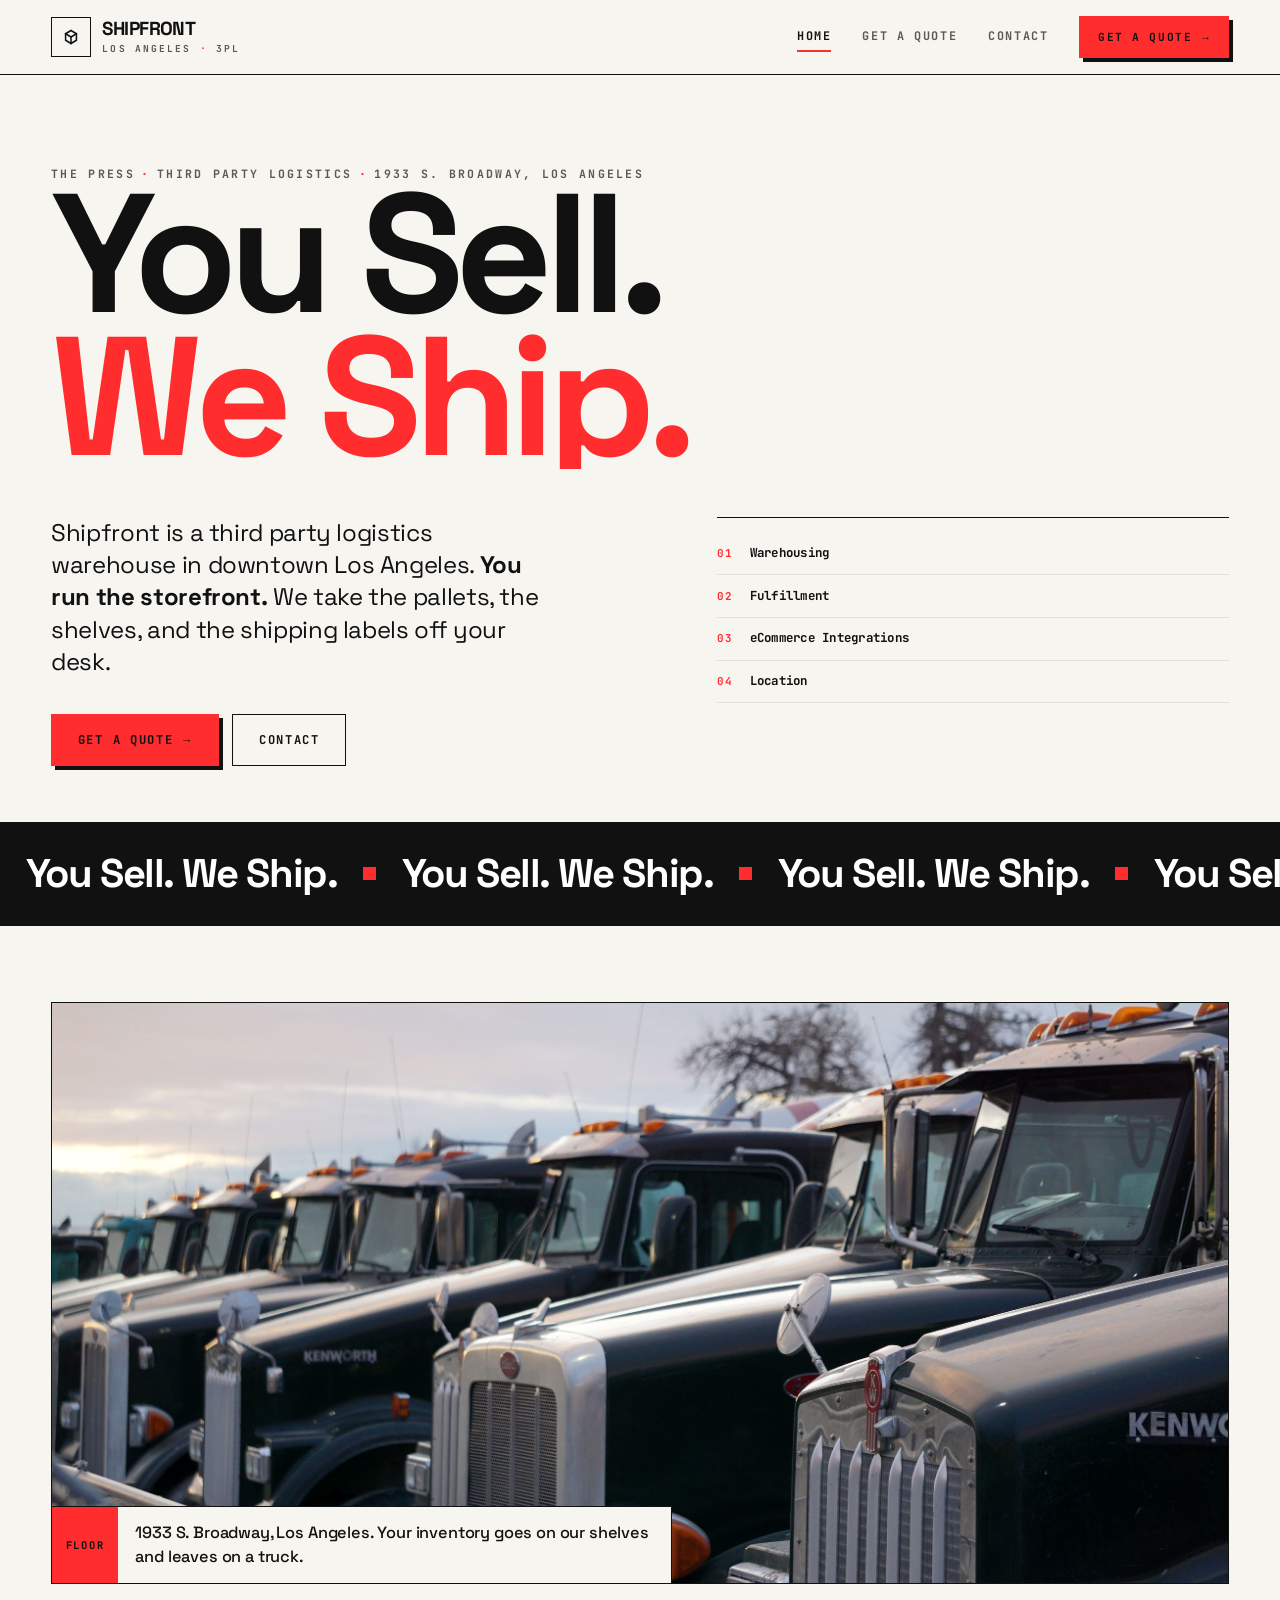
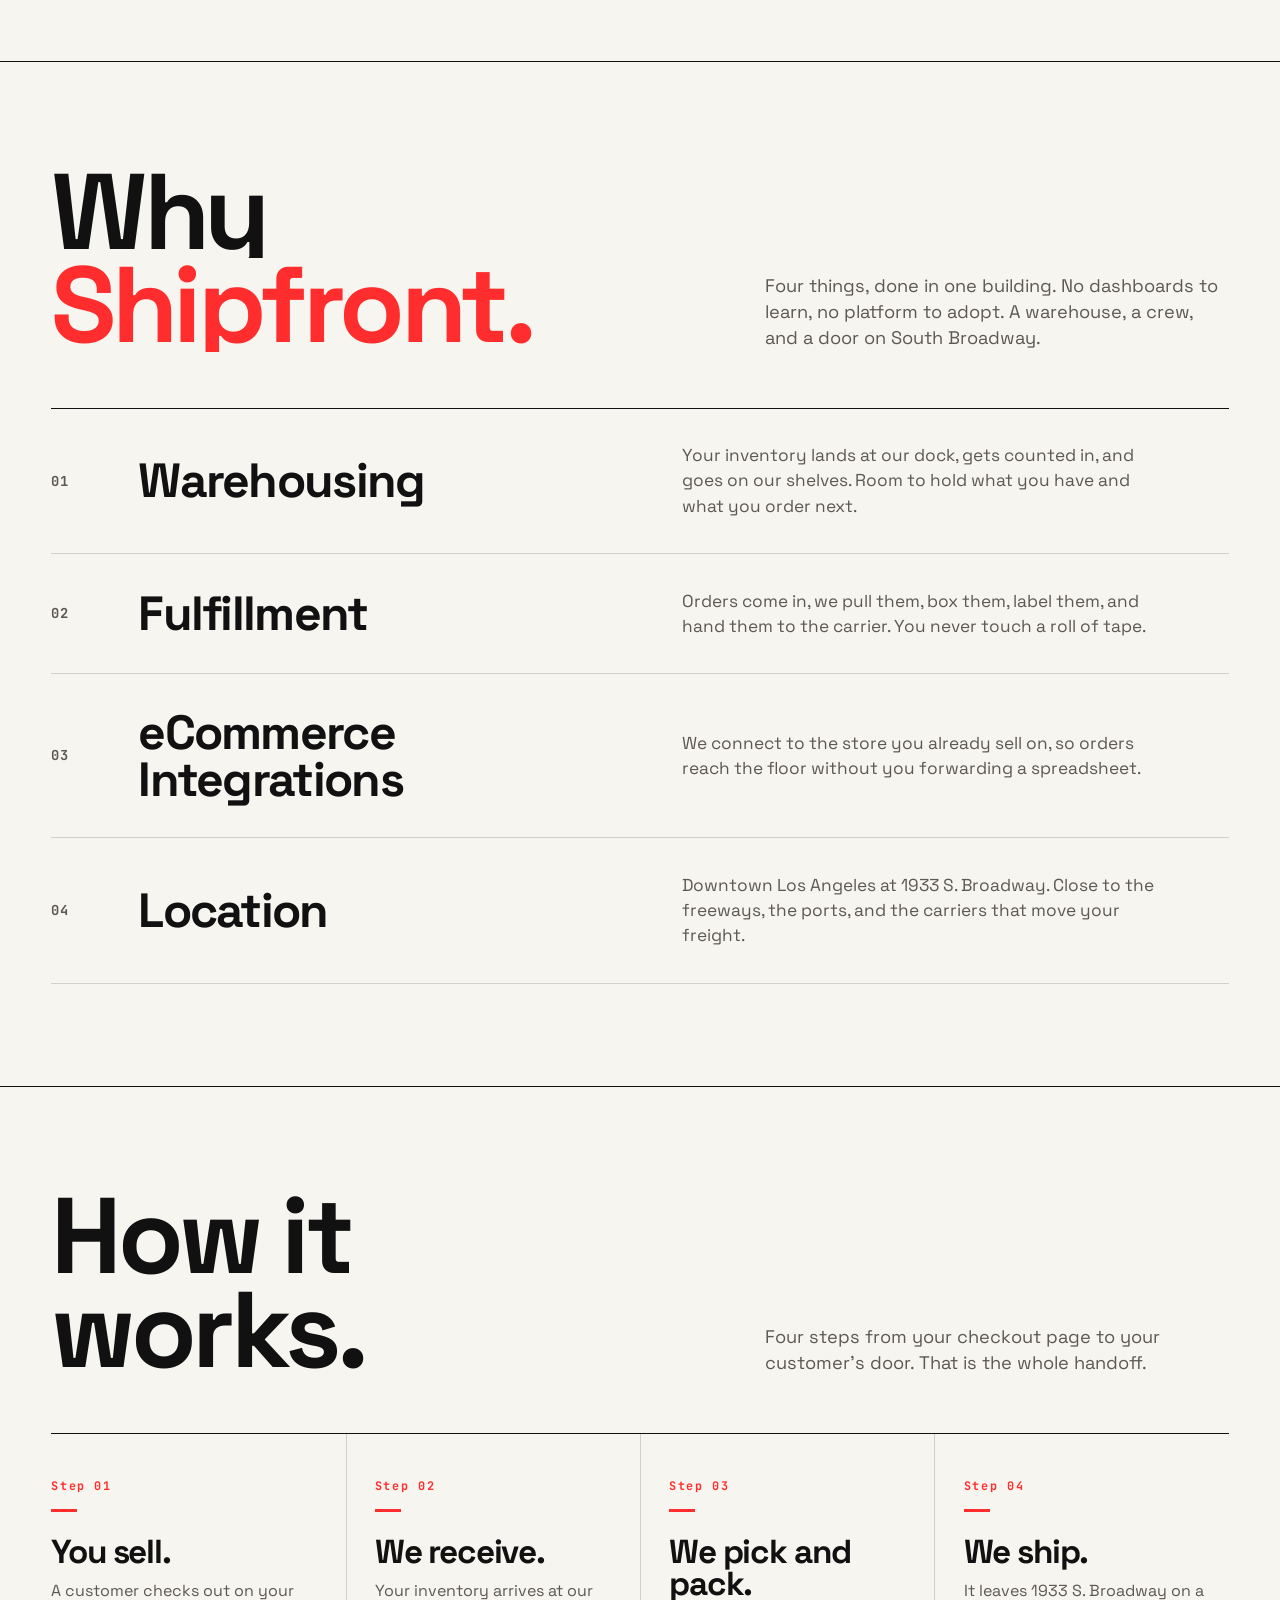
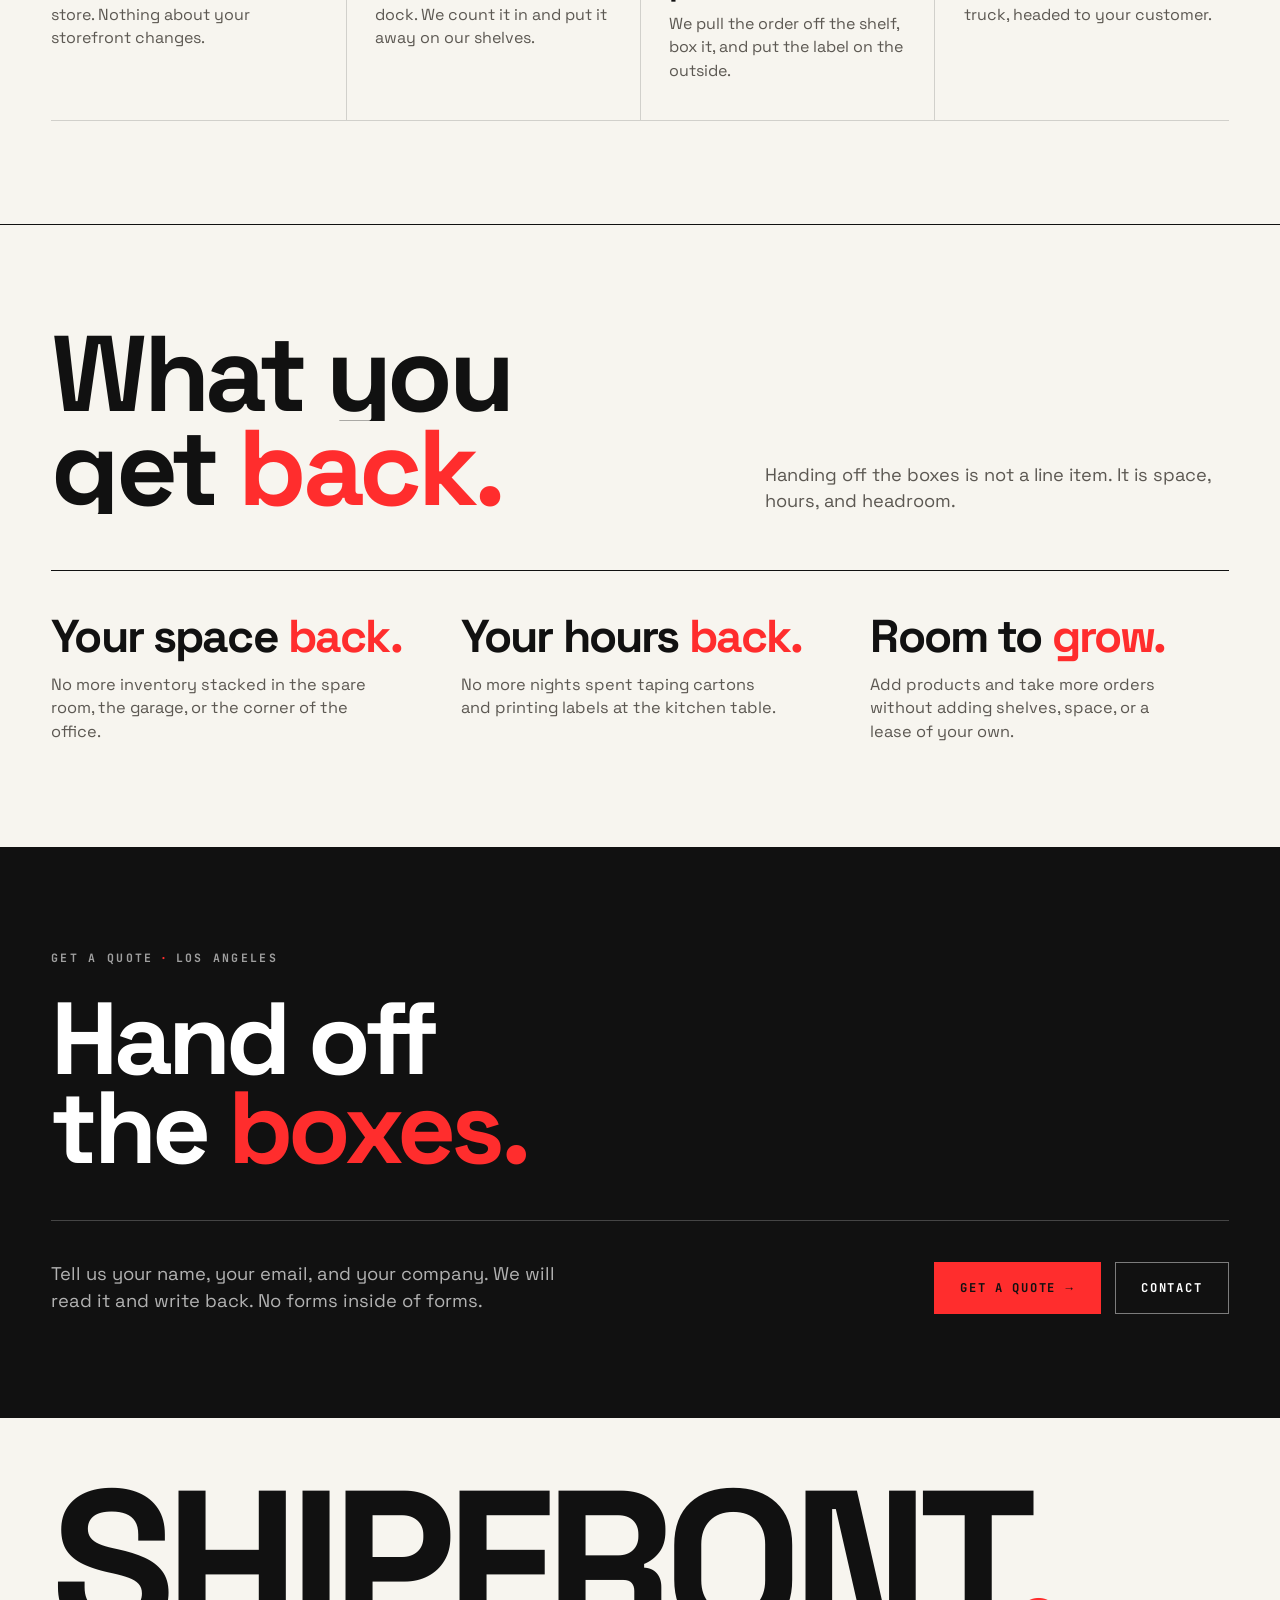
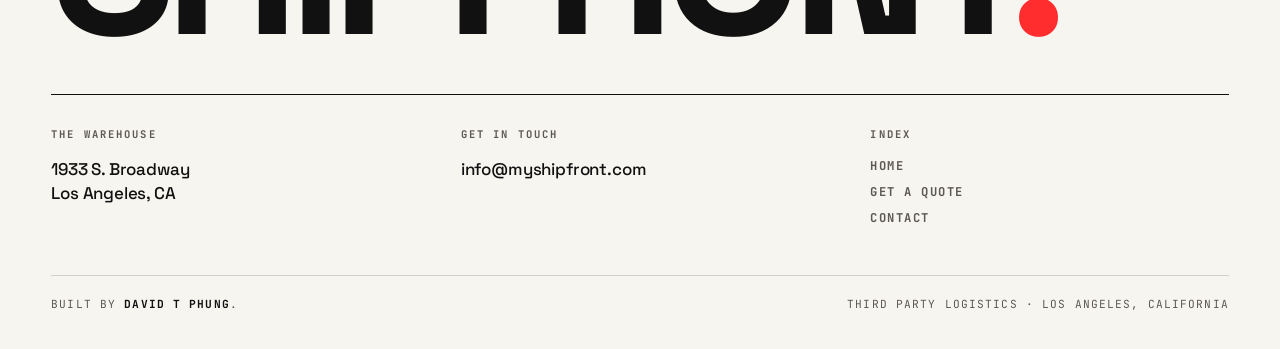
==== index.html @ 4981dfe9 "Add verified static site files [skip ci]" ====
<!doctype html>
<html lang="en">
  <head>
    <meta charset="utf-8" />
    <meta name="viewport" content="width=device-width, initial-scale=1" />
    <title>Shipfront &middot; You Sell. We Ship.</title>
    <meta
      name="description"
      content="Shipfront is a third party logistics warehouse at 1933 S. Broadway in Los Angeles. Warehousing, fulfillment, and eCommerce integrations. You sell. We ship."
    />
    <meta name="theme-color" content="#F7F5EF" />

    <meta property="og:type" content="website" />
    <meta property="og:title" content="Shipfront &middot; You Sell. We Ship." />
    <meta
      property="og:description"
      content="A third party logistics warehouse at 1933 S. Broadway, Los Angeles."
    />
    <meta property="og:image" content="images/logistics.jpg" />
    <meta name="twitter:card" content="summary_large_image" />

    <!-- Motion is opt-in: only hide pre-reveal content if scripting is alive. -->
    <script>
      (function (root) {
        root.setAttribute("data-js", "on");
        setTimeout(function () {
          if (root.getAttribute("data-ready") !== "true") {
            root.setAttribute("data-js", "off");
          }
        }, 2000);
      })(document.documentElement);
    </script>

    <link rel="preload" as="font" type="font/woff2" href="fonts/space-grotesk-var-latin.woff2" crossorigin />
    <link rel="preload" as="font" type="font/woff2" href="fonts/jetbrains-mono-var-latin.woff2" crossorigin />
    <link rel="stylesheet" href="css/press.css" />
    <link rel="icon" href="favicon.svg" type="image/svg+xml" />
  </head>

  <body>
    <a class="skip" href="#main">Skip to content</a>

    <!-- ================= MASTHEAD ================= -->
    <header class="masthead">
      <div class="wrap masthead__in">
        <a class="brand" href="index.html" aria-label="Shipfront, home">
          <span class="stamp" aria-hidden="true">
            <svg viewBox="0 0 24 24" role="presentation" focusable="false">
              <path d="M7 9 L12 6 L17 9 L17 15 L12 18 L7 15 Z" />
              <path d="M7 9 L12 12 L17 9" />
              <path d="M12 12 L12 18" />
            </svg>
          </span>
          <span class="brand__type">
            <span class="brand__name">Shipfront</span>
            <span class="brand__tag">Los Angeles <b>&middot;</b> 3PL</span>
          </span>
        </a>

        <nav class="nav nav--desk" aria-label="Primary">
          <a class="nav__link" href="index.html" aria-current="page">Home</a>
          <a class="nav__link" href="quote.html">Get a Quote</a>
          <a class="nav__link" href="contact.html">Contact</a>
          <a class="btn btn--signal btn--sm nav__cta" href="quote.html">
            Get a Quote <span class="btn__arrow" aria-hidden="true">&rarr;</span>
          </a>
        </nav>

        <button class="burger" type="button" data-burger aria-expanded="false" aria-controls="drawer">
          <span class="burger__bars" aria-hidden="true"><i></i><i></i><i></i></span>
          Menu
        </button>
      </div>
    </header>

    <div class="drawer" id="drawer" data-open="false">
      <div class="wrap drawer__in">
        <a href="index.html">Home</a>
        <a href="quote.html">Get a Quote</a>
        <a href="contact.html">Contact</a>
        <a class="btn btn--signal" href="quote.html">
          Get a Quote <span class="btn__arrow" aria-hidden="true">&rarr;</span>
        </a>
      </div>
    </div>

    <main id="main">
      <!-- ================= HERO ================= -->
      <section class="hero">
        <div class="wrap">
          <p class="eyebrow" data-rise>
            The Press<span class="dot">&middot;</span>Third Party Logistics<span class="dot">&middot;</span>1933 S. Broadway, Los Angeles
          </p>

          <h1 class="h1">
            <span class="line" data-clip><span>You Sell.</span></span>
            <span class="line" data-clip><span><em>We Ship.</em></span></span>
          </h1>

          <div class="hero__grid">
            <div>
              <p class="lede" data-rise>
                Shipfront is a third party logistics warehouse in downtown Los Angeles.
                <strong>You run the storefront.</strong> We take the pallets, the shelves,
                and the shipping labels off your desk.
              </p>
              <div class="hero__acts" data-stagger="80">
                <a class="btn btn--signal" href="quote.html" data-rise>
                  Get a Quote <span class="btn__arrow" aria-hidden="true">&rarr;</span>
                </a>
                <a class="btn btn--ghost" href="contact.html" data-rise>Contact</a>
              </div>
            </div>

            <ul class="hero__index" data-stagger="60">
              <li data-rise><b>01</b><span>Warehousing</span></li>
              <li data-rise><b>02</b><span>Fulfillment</span></li>
              <li data-rise><b>03</b><span>eCommerce Integrations</span></li>
              <li data-rise><b>04</b><span>Location</span></li>
            </ul>
          </div>
        </div>
      </section>

      <!-- ================= TICKER ================= -->
      <div class="ticker">
        <div class="ticker__track">
          <div class="ticker__set">
            <span>You Sell. We Ship.</span><i></i>
            <span>You Sell. We Ship.</span><i></i>
            <span>You Sell. We Ship.</span><i></i>
            <span>You Sell. We Ship.</span><i></i>
          </div>
          <div class="ticker__set" aria-hidden="true">
            <span>You Sell. We Ship.</span><i></i>
            <span>You Sell. We Ship.</span><i></i>
            <span>You Sell. We Ship.</span><i></i>
            <span>You Sell. We Ship.</span><i></i>
          </div>
        </div>
      </div>

      <!-- ================= PLATE ================= -->
      <section class="plate">
        <div class="wrap">
          <figure class="plate__frame" data-rise>
            <img
              class="plate__img"
              src="images/logistics.jpg"
              width="1600"
              height="900"
              alt="A freight truck on the road, hauling goods for delivery."
              loading="lazy"
              decoding="async"
            />
            <figcaption class="plate__tag">
              <b>Floor</b>
              <p>1933 S. Broadway, Los Angeles. Your inventory goes on our shelves and leaves on a truck.</p>
            </figcaption>
          </figure>
        </div>
      </section>

      <!-- ================= WHY ================= -->
      <section class="sec sec--rule" id="why">
        <div class="wrap">
          <div class="sec__head">
            <h2 class="h2">
              <span class="line" data-clip><span>Why</span></span>
              <span class="line" data-clip><span><em>Shipfront.</em></span></span>
            </h2>
            <p class="sec__note" data-rise>
              Four things, done in one building. No dashboards to learn, no platform to
              adopt. A warehouse, a crew, and a door on South Broadway.
            </p>
          </div>

          <ul class="rows" data-stagger="70">
            <li class="row" data-rise>
              <span class="row__no">01</span>
              <h3 class="row__title">Warehousing</h3>
              <p class="row__body">
                Your inventory lands at our dock, gets counted in, and goes on our shelves.
                Room to hold what you have and what you order next.
              </p>
              <span class="row__mark" aria-hidden="true">&rarr;</span>
            </li>
            <li class="row" data-rise>
              <span class="row__no">02</span>
              <h3 class="row__title">Fulfillment</h3>
              <p class="row__body">
                Orders come in, we pull them, box them, label them, and hand them to the
                carrier. You never touch a roll of tape.
              </p>
              <span class="row__mark" aria-hidden="true">&rarr;</span>
            </li>
            <li class="row" data-rise>
              <span class="row__no">03</span>
              <h3 class="row__title">eCommerce Integrations</h3>
              <p class="row__body">
                We connect to the store you already sell on, so orders reach the floor
                without you forwarding a spreadsheet.
              </p>
              <span class="row__mark" aria-hidden="true">&rarr;</span>
            </li>
            <li class="row" data-rise>
              <span class="row__no">04</span>
              <h3 class="row__title">Location</h3>
              <p class="row__body">
                Downtown Los Angeles at 1933 S. Broadway. Close to the freeways, the ports,
                and the carriers that move your freight.
              </p>
              <span class="row__mark" aria-hidden="true">&rarr;</span>
            </li>
          </ul>
        </div>
      </section>

      <!-- ================= HOW ================= -->
      <section class="sec sec--rule" id="how">
        <div class="wrap">
          <div class="sec__head">
            <h2 class="h2">
              <span class="line" data-clip><span>How it</span></span>
              <span class="line" data-clip><span>works.</span></span>
            </h2>
            <p class="sec__note" data-rise>
              Four steps from your checkout page to your customer's door. That is the whole
              handoff.
            </p>
          </div>

          <ol class="steps" data-stagger="90">
            <li class="step" data-rise>
              <span class="step__no">Step 01</span>
              <h3 class="step__title">You sell.</h3>
              <p class="step__body">
                A customer checks out on your store. Nothing about your storefront changes.
              </p>
            </li>
            <li class="step" data-rise>
              <span class="step__no">Step 02</span>
              <h3 class="step__title">We receive.</h3>
              <p class="step__body">
                Your inventory arrives at our dock. We count it in and put it away on our
                shelves.
              </p>
            </li>
            <li class="step" data-rise>
              <span class="step__no">Step 03</span>
              <h3 class="step__title">We pick and pack.</h3>
              <p class="step__body">
                We pull the order off the shelf, box it, and put the label on the outside.
              </p>
            </li>
            <li class="step" data-rise>
              <span class="step__no">Step 04</span>
              <h3 class="step__title">We ship.</h3>
              <p class="step__body">
                It leaves 1933 S. Broadway on a truck, headed to your customer.
              </p>
            </li>
          </ol>
        </div>
      </section>

      <!-- ================= OUTCOMES ================= -->
      <section class="sec sec--rule" id="outcomes">
        <div class="wrap">
          <div class="sec__head">
            <h2 class="h2">
              <span class="line" data-clip><span>What you</span></span>
              <span class="line" data-clip><span>get <em>back.</em></span></span>
            </h2>
            <p class="sec__note" data-rise>
              Handing off the boxes is not a line item. It is space, hours, and headroom.
            </p>
          </div>

          <div class="outs" data-stagger="90">
            <div data-rise>
              <h3 class="out__title">Your space <span>back.</span></h3>
              <p class="out__body">
                No more inventory stacked in the spare room, the garage, or the corner of
                the office.
              </p>
            </div>
            <div data-rise>
              <h3 class="out__title">Your hours <span>back.</span></h3>
              <p class="out__body">
                No more nights spent taping cartons and printing labels at the kitchen
                table.
              </p>
            </div>
            <div data-rise>
              <h3 class="out__title">Room to <span>grow.</span></h3>
              <p class="out__body">
                Add products and take more orders without adding shelves, space, or a lease
                of your own.
              </p>
            </div>
          </div>
        </div>
      </section>

      <!-- ================= SLAB CTA ================= -->
      <section class="slab">
        <div class="wrap">
          <p class="eyebrow" data-rise>Get a Quote<span class="dot">&middot;</span>Los Angeles</p>
          <h2 class="slab__h">
            <span class="line" data-clip><span>Hand off</span></span>
            <span class="line" data-clip><span>the <em>boxes.</em></span></span>
          </h2>

          <div class="slab__grid">
            <p class="slab__note" data-rise>
              Tell us your name, your email, and your company. We will read it and write
              back. No forms inside of forms.
            </p>
            <div class="slab__acts" data-stagger="80">
              <a class="btn btn--signal" href="quote.html" data-rise>
                Get a Quote <span class="btn__arrow" aria-hidden="true">&rarr;</span>
              </a>
              <a class="btn btn--ghost-invert" href="contact.html" data-rise>Contact</a>
            </div>
          </div>
        </div>
      </section>
    </main>

    <!-- ================= FOOTER ================= -->
    <footer class="foot">
      <div class="wrap">
        <p class="foot__mark" data-clip><span>Shipfront<em>.</em></span></p>

        <div class="foot__grid">
          <div>
            <p class="foot__k">The Warehouse</p>
            <p class="foot__v">
              1933 S. Broadway<br />
              Los Angeles, CA
            </p>
          </div>
          <div>
            <p class="foot__k">Get in Touch</p>
            <p class="foot__v">
              <a href="mailto:info@myshipfront.com">info@myshipfront.com</a>
            </p>
          </div>
          <div>
            <p class="foot__k">Index</p>
            <nav class="foot__nav" aria-label="Footer">
              <a href="index.html">Home</a>
              <a href="quote.html">Get a Quote</a>
              <a href="contact.html">Contact</a>
            </nav>
          </div>
        </div>

        <div class="foot__base">
          <p>Built by <b>David T Phung</b>.</p>
          <p>Third Party Logistics <span aria-hidden="true">&middot;</span> Los Angeles, California</p>
        </div>
      </div>
    </footer>

    <script src="js/press.js" defer></script>
  </body>
</html>
---- css/press.css ----
/* ==========================================================================
   SHIPFRONT / THE PRESS
   Bold editorial paper. Ink on newsprint, one red signal.
   ========================================================================== */

/* --- Faces ---------------------------------------------------------------- */

@font-face {
  font-family: "Space Grotesk";
  font-style: normal;
  font-weight: 300 700;
  font-display: swap;
  src: url("../fonts/space-grotesk-var-latin.woff2") format("woff2");
  unicode-range: U+0000-00FF, U+0131, U+0152-0153, U+02BB-02BC, U+02C6, U+02DA,
    U+02DC, U+0304, U+0308, U+0329, U+2000-206F, U+20AC, U+2122, U+2191, U+2193,
    U+2212, U+2215, U+FEFF, U+FFFD;
}

@font-face {
  font-family: "Space Grotesk";
  font-style: normal;
  font-weight: 300 700;
  font-display: swap;
  src: url("../fonts/space-grotesk-var-latin-ext.woff2") format("woff2");
  unicode-range: U+0100-02BA, U+02BD-02C5, U+02C7-02CC, U+02CE-02D7, U+02DD-02FF,
    U+0304, U+0308, U+0329, U+1D00-1DBF, U+1E00-1E9F, U+1EF2-1EFF, U+2020,
    U+20A0-20AB, U+20AD-20C0, U+2113, U+2C60-2C7F, U+A720-A7FF;
}

@font-face {
  font-family: "JetBrains Mono";
  font-style: normal;
  font-weight: 100 800;
  font-display: swap;
  src: url("../fonts/jetbrains-mono-var-latin.woff2") format("woff2");
  unicode-range: U+0000-00FF, U+0131, U+0152-0153, U+02BB-02BC, U+02C6, U+02DA,
    U+02DC, U+0304, U+0308, U+0329, U+2000-206F, U+20AC, U+2122, U+2191, U+2193,
    U+2212, U+2215, U+FEFF, U+FFFD;
}

@font-face {
  font-family: "JetBrains Mono";
  font-style: normal;
  font-weight: 100 800;
  font-display: swap;
  src: url("../fonts/jetbrains-mono-var-latin-ext.woff2") format("woff2");
  unicode-range: U+0100-02BA, U+02BD-02C5, U+02C7-02CC, U+02CE-02D7, U+02DD-02FF,
    U+0304, U+0308, U+0329, U+1D00-1DBF, U+1E00-1E9F, U+1EF2-1EFF, U+2020,
    U+20A0-20AB, U+20AD-20C0, U+2113, U+2C60-2C7F, U+A720-A7FF;
}

/* --- Tokens --------------------------------------------------------------- */

:root {
  --paper: #f7f5ef;
  --sheet: #ffffff;
  --ink: #111111;
  --mute: #5c5852;
  --signal: #ff2d2d;

  --rule: rgba(17, 17, 17, 0.16);
  --rule-soft: rgba(17, 17, 17, 0.09);
  --rule-invert: rgba(255, 255, 255, 0.22);

  --display: "Space Grotesk", "Helvetica Neue", Arial, sans-serif;
  --mono: "JetBrains Mono", ui-monospace, "SF Mono", Menlo, monospace;

  --gut: clamp(1.25rem, 4vw, 4.5rem);
  --max: 1440px;
  --r: 0px;

  --fast: 160ms;
  --beat: 220ms;
  --ease: cubic-bezier(0.2, 0.7, 0.2, 1);
}

*,
*::before,
*::after {
  box-sizing: border-box;
}

html {
  -webkit-text-size-adjust: 100%;
  scroll-behavior: smooth;
}

body {
  margin: 0;
  background: var(--paper);
  color: var(--ink);
  font-family: var(--display);
  font-weight: 400;
  font-size: 17px;
  line-height: 1.5;
  -webkit-font-smoothing: antialiased;
  text-rendering: optimizeLegibility;
  overflow-x: hidden;
}

img {
  display: block;
  max-width: 100%;
}

a {
  color: inherit;
  text-decoration: none;
}

h1,
h2,
h3,
h4,
p,
figure,
blockquote {
  margin: 0;
}

ul,
ol {
  margin: 0;
  padding: 0;
  list-style: none;
}

button,
input,
textarea,
select {
  font: inherit;
  color: inherit;
}

::selection {
  background: var(--signal);
  color: var(--sheet);
}

:focus-visible {
  outline: 2px solid var(--signal);
  outline-offset: 3px;
}

.skip {
  position: absolute;
  left: -9999px;
  top: 0;
  z-index: 999;
  background: var(--ink);
  color: var(--sheet);
  padding: 0.75rem 1rem;
  font-family: var(--mono);
  font-size: 0.72rem;
  letter-spacing: 0.14em;
  text-transform: uppercase;
}

.skip:focus {
  left: 0;
}

/* --- Layout --------------------------------------------------------------- */

.wrap {
  width: 100%;
  max-width: var(--max);
  margin-inline: auto;
  padding-inline: var(--gut);
}

.rule-top {
  border-top: 1px solid var(--rule);
}

.rule-red {
  height: 6px;
  background: var(--signal);
}

.eyebrow {
  font-family: var(--mono);
  font-size: clamp(0.62rem, 1.1vw, 0.72rem);
  font-weight: 700;
  letter-spacing: 0.2em;
  text-transform: uppercase;
  color: var(--mute);
}

.eyebrow .dot {
  color: var(--signal);
  margin-inline: 0.55em;
}

/* --- Masthead ------------------------------------------------------------- */

.masthead {
  position: sticky;
  top: 0;
  z-index: 90;
  background: var(--paper);
  border-bottom: 1px solid var(--ink);
}

.masthead__in {
  display: flex;
  align-items: center;
  justify-content: space-between;
  gap: 1rem;
  min-height: 74px;
}

/* Mark: a press stamp, not a lightbox */
.brand {
  display: inline-flex;
  align-items: center;
  gap: 0.7rem;
}

.stamp {
  width: 40px;
  height: 40px;
  display: grid;
  place-items: center;
  border: 1px solid var(--ink);
  background: transparent;
  transition: transform var(--beat) var(--ease),
    border-color var(--beat) var(--ease), background-color var(--beat) var(--ease);
}

.stamp svg {
  width: 26px;
  height: 26px;
  display: block;
}

.stamp path {
  stroke: var(--ink);
  stroke-width: 1.4;
  stroke-linecap: square;
  stroke-linejoin: miter;
  fill: none;
  transition: stroke var(--beat) var(--ease);
}

.brand:hover .stamp,
.brand:focus-visible .stamp {
  transform: translateY(1px);
  border-color: var(--signal);
}

.brand:hover .stamp path,
.brand:focus-visible .stamp path {
  stroke: var(--signal);
}

.brand__type {
  display: flex;
  flex-direction: column;
  line-height: 1;
}

.brand__name {
  font-weight: 700;
  font-size: 1.18rem;
  letter-spacing: -0.03em;
  text-transform: uppercase;
}

.brand__tag {
  font-family: var(--mono);
  font-size: 0.6rem;
  font-weight: 700;
  letter-spacing: 0.22em;
  text-transform: uppercase;
  color: var(--mute);
  margin-top: 0.32rem;
}

.brand__tag b {
  color: var(--signal);
}

.nav {
  display: flex;
  align-items: center;
  gap: clamp(1rem, 2.4vw, 2.2rem);
}

.nav__link {
  font-family: var(--mono);
  font-size: 0.74rem;
  font-weight: 700;
  letter-spacing: 0.14em;
  text-transform: uppercase;
  padding: 0.4rem 0;
  position: relative;
  color: var(--mute);
  transition: color var(--beat) var(--ease);
}

.nav__link::after {
  content: "";
  position: absolute;
  left: 0;
  right: 100%;
  bottom: 0;
  height: 2px;
  background: var(--signal);
  transition: right var(--beat) var(--ease);
}

.nav__link:hover,
.nav__link[aria-current="page"] {
  color: var(--ink);
}

.nav__link:hover::after,
.nav__link[aria-current="page"]::after {
  right: 0;
}

.nav__cta {
  display: none;
}

@media (min-width: 900px) {
  .nav__cta {
    display: inline-flex;
  }
}

/* Mobile drawer */
.burger {
  display: inline-flex;
  align-items: center;
  gap: 0.5rem;
  background: none;
  border: 1px solid var(--ink);
  padding: 0.5rem 0.7rem;
  cursor: pointer;
  font-family: var(--mono);
  font-size: 0.68rem;
  font-weight: 700;
  letter-spacing: 0.16em;
  text-transform: uppercase;
}

.burger__bars {
  display: grid;
  gap: 3px;
}

.burger__bars i {
  display: block;
  width: 16px;
  height: 2px;
  background: var(--ink);
}

@media (min-width: 760px) {
  .burger {
    display: none;
  }
}

.drawer {
  display: none;
  border-bottom: 1px solid var(--ink);
  background: var(--paper);
}

.drawer[data-open="true"] {
  display: block;
}

@media (min-width: 760px) {
  .drawer,
  .drawer[data-open="true"] {
    display: none;
  }
}

.drawer__in {
  padding-block: 0.5rem 1.5rem;
  display: grid;
}

.drawer a {
  padding: 1rem 0;
  border-bottom: 1px solid var(--rule-soft);
  font-size: 1.5rem;
  font-weight: 700;
  letter-spacing: -0.02em;
}

.drawer .btn {
  margin-top: 1.35rem;
  border-bottom: 0;
  justify-content: center;
}

.nav--desk {
  display: none;
}

@media (min-width: 760px) {
  .nav--desk {
    display: flex;
  }
}

/* --- Buttons -------------------------------------------------------------- */

.btn {
  display: inline-flex;
  align-items: center;
  gap: 0.6rem;
  border: 1px solid transparent;
  border-radius: var(--r);
  padding: 1rem 1.6rem;
  font-family: var(--mono);
  font-size: 0.76rem;
  font-weight: 700;
  letter-spacing: 0.14em;
  text-transform: uppercase;
  cursor: pointer;
  transition: transform var(--beat) var(--ease),
    background-color var(--beat) var(--ease), color var(--beat) var(--ease),
    border-color var(--beat) var(--ease), box-shadow var(--beat) var(--ease);
}

.btn--sm {
  padding: 0.72rem 1.1rem;
  font-size: 0.7rem;
}

.btn__arrow {
  transition: transform var(--beat) var(--ease);
}

.btn:hover .btn__arrow {
  transform: translateX(4px);
}

/* Primary: ink on red */
.btn--signal {
  background: var(--signal);
  color: var(--ink);
  border-color: var(--signal);
  box-shadow: 4px 4px 0 var(--ink);
}

.btn--signal:hover {
  transform: translate(-2px, -2px);
  box-shadow: 6px 6px 0 var(--ink);
}

.btn--signal:active {
  transform: translate(2px, 2px);
  box-shadow: 1px 1px 0 var(--ink);
}

/* Ghost on paper */
.btn--ghost {
  background: transparent;
  color: var(--ink);
  border-color: var(--ink);
}

.btn--ghost:hover {
  background: var(--ink);
  color: var(--sheet);
}

/* Ghost on ink: white on black */
.btn--ghost-invert {
  background: transparent;
  color: var(--sheet);
  border-color: rgba(255, 255, 255, 0.45);
}

.btn--ghost-invert:hover {
  background: var(--sheet);
  color: var(--ink);
  border-color: var(--sheet);
}

/* --- Hero ----------------------------------------------------------------- */

.hero {
  padding-block: clamp(2.5rem, 7vw, 6rem) clamp(2rem, 5vw, 3.5rem);
}

.hero__meta {
  display: flex;
  flex-wrap: wrap;
  align-items: baseline;
  gap: 0.2rem 0.4rem;
  padding-bottom: clamp(1.5rem, 4vw, 2.75rem);
}

.h1 {
  font-weight: 700;
  font-size: clamp(3.6rem, 13.2vw, 12.5rem);
  line-height: 0.85;
  letter-spacing: -0.045em;
  text-transform: none;
}

.h1 .line {
  display: block;
}

.h1 em {
  font-style: normal;
  color: var(--signal);
}

.hero__grid {
  display: grid;
  gap: clamp(1.75rem, 4vw, 3rem);
  padding-top: clamp(1.75rem, 4vw, 3rem);
  align-items: start;
}

@media (min-width: 1000px) {
  .hero__grid {
    grid-template-columns: minmax(0, 1.15fr) minmax(0, 1fr);
    gap: clamp(2rem, 6vw, 5rem);
  }
}

.lede {
  font-size: clamp(1.15rem, 2vw, 1.5rem);
  line-height: 1.34;
  letter-spacing: -0.015em;
  max-width: 34ch;
}

.lede strong {
  font-weight: 700;
}

.hero__acts {
  display: flex;
  flex-wrap: wrap;
  gap: 0.85rem;
  margin-top: clamp(1.5rem, 3vw, 2.25rem);
}

.hero__index {
  border-top: 1px solid var(--ink);
  padding-top: 0.9rem;
}

.hero__index li {
  display: flex;
  align-items: baseline;
  gap: 1rem;
  padding: 0.72rem 0;
  border-bottom: 1px solid var(--rule-soft);
  font-family: var(--mono);
  font-size: 0.78rem;
  letter-spacing: 0.02em;
  color: var(--mute);
}

.hero__index li b {
  color: var(--signal);
  font-weight: 700;
  font-size: 0.68rem;
  letter-spacing: 0.1em;
  min-width: 2.4ch;
}

.hero__index li span {
  color: var(--ink);
  font-weight: 700;
}

/* --- Ticker: repeat a real line ------------------------------------------ */

.ticker {
  background: var(--ink);
  color: var(--sheet);
  overflow: hidden;
  border-block: 1px solid var(--ink);
  padding-block: clamp(0.9rem, 2vw, 1.3rem);
}

.ticker__track {
  display: flex;
  width: max-content;
  animation: slide 26s linear infinite;
}

.ticker__set {
  display: flex;
  align-items: center;
  flex: none;
}

.ticker__set span {
  font-weight: 700;
  font-size: clamp(1.4rem, 3.4vw, 2.5rem);
  letter-spacing: -0.035em;
  white-space: nowrap;
  padding-inline: clamp(0.9rem, 2vw, 1.6rem);
}

.ticker__set i {
  width: clamp(9px, 1.2vw, 13px);
  height: clamp(9px, 1.2vw, 13px);
  background: var(--signal);
  flex: none;
}

@keyframes slide {
  from {
    transform: translate3d(0, 0, 0);
  }
  to {
    transform: translate3d(-50%, 0, 0);
  }
}

.ticker:hover .ticker__track {
  animation-play-state: paused;
}

/* --- Plate (truck) -------------------------------------------------------- */

.plate {
  padding-block: clamp(2.5rem, 6vw, 5rem);
}

.plate__frame {
  position: relative;
  border: 1px solid var(--ink);
  background: var(--sheet);
  overflow: hidden;
}

.plate__img {
  width: 100%;
  height: clamp(260px, 46vw, 580px);
  object-fit: cover;
  object-position: center 58%;
  filter: contrast(1.04) saturate(0.92);
}

.plate__tag {
  position: absolute;
  left: 0;
  bottom: 0;
  display: flex;
  align-items: stretch;
  background: var(--paper);
  border-top: 1px solid var(--ink);
  border-right: 1px solid var(--ink);
  max-width: min(92%, 620px);
}

.plate__tag b {
  background: var(--signal);
  color: var(--ink);
  font-family: var(--mono);
  font-size: 0.66rem;
  font-weight: 700;
  letter-spacing: 0.16em;
  text-transform: uppercase;
  padding: 0.85rem 0.85rem;
  display: grid;
  place-items: center;
}

.plate__tag p {
  padding: 0.85rem 1.1rem;
  font-size: clamp(0.86rem, 1.5vw, 1.02rem);
  font-weight: 500;
  letter-spacing: -0.01em;
}

/* --- Section furniture ---------------------------------------------------- */

.sec {
  padding-block: clamp(3rem, 8vw, 7rem);
}

.sec--rule {
  border-top: 1px solid var(--ink);
}

.sec__head {
  display: grid;
  gap: clamp(1rem, 2.5vw, 1.5rem);
  padding-bottom: clamp(2rem, 5vw, 3.5rem);
}

@media (min-width: 1000px) {
  .sec__head {
    grid-template-columns: minmax(0, 1.4fr) minmax(0, 1fr);
    align-items: end;
    gap: clamp(2rem, 5vw, 4rem);
  }
}

.h2 {
  font-weight: 700;
  font-size: clamp(2.6rem, 8.4vw, 7.5rem);
  line-height: 0.87;
  letter-spacing: -0.042em;
}

.h2 em {
  font-style: normal;
  color: var(--signal);
}

.sec__note {
  font-size: clamp(1rem, 1.5vw, 1.14rem);
  line-height: 1.44;
  color: var(--mute);
  max-width: 42ch;
}

/* --- Numbered hairline rows ---------------------------------------------- */

.rows {
  border-top: 1px solid var(--ink);
}

.row {
  display: grid;
  grid-template-columns: 3.4ch minmax(0, 1fr);
  gap: 0.75rem 1.25rem;
  align-items: start;
  padding: clamp(1.35rem, 3vw, 2.15rem) 0;
  border-bottom: 1px solid var(--rule);
  transition: padding-left var(--beat) var(--ease),
    background-color var(--beat) var(--ease);
}

@media (min-width: 900px) {
  .row {
    grid-template-columns: 5ch minmax(0, 1.05fr) minmax(0, 1fr) 2.5ch;
    gap: 2rem;
    align-items: center;
  }
}

.row__no {
  font-family: var(--mono);
  font-size: clamp(0.72rem, 1.2vw, 0.86rem);
  font-weight: 700;
  letter-spacing: 0.08em;
  color: var(--mute);
  transition: color var(--beat) var(--ease);
}

.row__title {
  font-weight: 700;
  font-size: clamp(1.55rem, 4vw, 3rem);
  line-height: 0.98;
  letter-spacing: -0.035em;
}

.row__body {
  color: var(--mute);
  font-size: clamp(0.98rem, 1.4vw, 1.08rem);
  line-height: 1.46;
  max-width: 46ch;
}

.row__mark {
  display: none;
  justify-self: end;
  color: var(--signal);
  font-family: var(--mono);
  font-weight: 700;
  opacity: 0;
  transform: translateX(-6px);
  transition: opacity var(--beat) var(--ease), transform var(--beat) var(--ease);
}

@media (min-width: 900px) {
  .row__mark {
    display: block;
  }
}

.row:hover {
  background: rgba(255, 45, 45, 0.045);
}

.row:hover .row__no {
  color: var(--signal);
}

.row:hover .row__mark {
  opacity: 1;
  transform: translateX(0);
}

@media (min-width: 900px) {
  .row:hover {
    padding-left: 0.9rem;
  }
}

/* --- Steps ---------------------------------------------------------------- */

.steps {
  display: grid;
  gap: 0;
  border-top: 1px solid var(--ink);
}

@media (min-width: 760px) {
  .steps {
    grid-template-columns: repeat(2, minmax(0, 1fr));
  }
}

@media (min-width: 1120px) {
  .steps {
    grid-template-columns: repeat(4, minmax(0, 1fr));
  }
}

.step {
  padding: clamp(1.5rem, 3vw, 2.3rem) 0;
  border-bottom: 1px solid var(--rule);
  position: relative;
}

@media (min-width: 760px) {
  .step {
    padding: clamp(1.75rem, 3vw, 2.5rem) clamp(1.1rem, 2.2vw, 2rem);
  }

  .step:first-child {
    padding-left: 0;
  }

  .step + .step {
    border-left: 1px solid var(--rule);
  }
}

@media (min-width: 1120px) {
  .step:last-child {
    padding-right: 0;
  }
}

.step__no {
  font-family: var(--mono);
  font-size: 0.74rem;
  font-weight: 700;
  letter-spacing: 0.14em;
  color: var(--signal);
}

.step__no::after {
  content: "";
  display: block;
  width: 26px;
  height: 3px;
  background: var(--signal);
  margin-top: 0.7rem;
}

.step__title {
  font-weight: 700;
  font-size: clamp(1.5rem, 2.6vw, 2.1rem);
  line-height: 0.98;
  letter-spacing: -0.035em;
  margin-top: clamp(1.1rem, 2vw, 1.5rem);
}

.step__body {
  color: var(--mute);
  font-size: 1rem;
  line-height: 1.46;
  margin-top: 0.7rem;
  max-width: 34ch;
}

/* --- Outcomes ------------------------------------------------------------- */

.outs {
  display: grid;
  gap: clamp(1.5rem, 3vw, 2.5rem);
  border-top: 1px solid var(--ink);
  padding-top: clamp(1.75rem, 3.5vw, 2.75rem);
}

@media (min-width: 880px) {
  .outs {
    grid-template-columns: repeat(3, minmax(0, 1fr));
    gap: clamp(2rem, 4vw, 4rem);
  }
}

.out__title {
  font-weight: 700;
  font-size: clamp(1.9rem, 3.6vw, 3.1rem);
  line-height: 0.95;
  letter-spacing: -0.04em;
}

.out__title span {
  color: var(--signal);
}

.out__body {
  color: var(--mute);
  font-size: 1.02rem;
  line-height: 1.46;
  margin-top: 0.85rem;
  max-width: 32ch;
}

/* --- Ink slab CTA --------------------------------------------------------- */

.slab {
  background: var(--ink);
  color: var(--sheet);
  padding-block: clamp(3rem, 8vw, 6.5rem);
}

.slab .eyebrow {
  color: rgba(255, 255, 255, 0.6);
}

.slab__h {
  font-weight: 700;
  font-size: clamp(2.6rem, 8vw, 7rem);
  line-height: 0.87;
  letter-spacing: -0.045em;
  margin-top: clamp(1.25rem, 2.5vw, 1.75rem);
}

.slab__h em {
  font-style: normal;
  color: var(--signal);
}

.slab__grid {
  display: grid;
  gap: clamp(1.75rem, 4vw, 3rem);
  margin-top: clamp(2rem, 4vw, 3rem);
  padding-top: clamp(1.75rem, 3.5vw, 2.5rem);
  border-top: 1px solid var(--rule-invert);
}

@media (min-width: 900px) {
  .slab__grid {
    grid-template-columns: minmax(0, 1fr) auto;
    align-items: center;
    gap: clamp(2rem, 5vw, 4rem);
  }
}

.slab__note {
  color: rgba(255, 255, 255, 0.68);
  font-size: clamp(1rem, 1.5vw, 1.15rem);
  line-height: 1.46;
  max-width: 44ch;
}

.slab__acts {
  display: flex;
  flex-wrap: wrap;
  gap: 0.85rem;
}

/* --- Page hero (Quote / Contact) ----------------------------------------- */

.phero {
  padding-block: clamp(2.5rem, 6vw, 5rem) clamp(2rem, 4vw, 3rem);
}

.phero__h {
  font-weight: 700;
  font-size: clamp(3.1rem, 11vw, 9.5rem);
  line-height: 0.85;
  letter-spacing: -0.045em;
  margin-top: clamp(1.25rem, 3vw, 2rem);
}

.phero__h em {
  font-style: normal;
  color: var(--signal);
}

.phero__note {
  font-size: clamp(1.1rem, 1.8vw, 1.4rem);
  line-height: 1.36;
  letter-spacing: -0.015em;
  max-width: 40ch;
  margin-top: clamp(1.5rem, 3vw, 2rem);
}

/* --- Form ----------------------------------------------------------------- */

.formwrap {
  display: grid;
  gap: clamp(2rem, 5vw, 3.5rem);
  border-top: 1px solid var(--ink);
  padding-top: clamp(2rem, 4vw, 3rem);
}

@media (min-width: 980px) {
  .formwrap {
    grid-template-columns: minmax(0, 1.1fr) minmax(0, 0.9fr);
    gap: clamp(2.5rem, 6vw, 5.5rem);
  }
}

.form {
  display: grid;
  gap: clamp(1.1rem, 2vw, 1.5rem);
  max-width: 640px;
}

.field {
  display: grid;
  gap: 0.55rem;
}

.field label {
  font-family: var(--mono);
  font-size: 0.7rem;
  font-weight: 700;
  letter-spacing: 0.16em;
  text-transform: uppercase;
  color: var(--mute);
}

.field label .req {
  color: var(--signal);
}

.field input {
  width: 100%;
  background: var(--sheet);
  border: 1px solid var(--ink);
  border-radius: var(--r);
  padding: 1.05rem 1.05rem;
  font-size: 1.06rem;
  font-weight: 500;
  letter-spacing: -0.01em;
  transition: box-shadow var(--beat) var(--ease),
    border-color var(--beat) var(--ease);
}

.field input::placeholder {
  color: rgba(92, 88, 82, 0.65);
  font-weight: 400;
}

.field input:hover {
  box-shadow: 3px 3px 0 var(--rule);
}

.field input:focus {
  outline: none;
  border-color: var(--signal);
  box-shadow: 4px 4px 0 var(--signal);
}

.field[data-bad="true"] input {
  border-color: var(--signal);
}

.field__err {
  font-family: var(--mono);
  font-size: 0.7rem;
  font-weight: 700;
  letter-spacing: 0.08em;
  text-transform: uppercase;
  color: var(--signal);
  min-height: 0;
  display: none;
}

.field[data-bad="true"] .field__err {
  display: block;
}

.form__foot {
  display: flex;
  flex-wrap: wrap;
  align-items: center;
  gap: 1rem 1.5rem;
  margin-top: 0.5rem;
}

.form__fine {
  font-family: var(--mono);
  font-size: 0.7rem;
  letter-spacing: 0.06em;
  color: var(--mute);
  max-width: 30ch;
  line-height: 1.6;
}

/* Success */
.done {
  display: none;
  border: 1px solid var(--ink);
  background: var(--sheet);
  padding: clamp(1.5rem, 3vw, 2.25rem);
  max-width: 640px;
}

.done[data-on="true"] {
  display: block;
}

.form[data-off="true"] {
  display: none;
}

.done__flag {
  display: inline-block;
  background: var(--signal);
  color: var(--ink);
  font-family: var(--mono);
  font-size: 0.66rem;
  font-weight: 700;
  letter-spacing: 0.18em;
  text-transform: uppercase;
  padding: 0.4rem 0.65rem;
}

.done__h {
  font-weight: 700;
  font-size: clamp(1.8rem, 3.6vw, 2.6rem);
  line-height: 0.98;
  letter-spacing: -0.035em;
  margin-top: 1.1rem;
}

.done__b {
  color: var(--mute);
  margin-top: 0.85rem;
  line-height: 1.5;
  max-width: 42ch;
}

.done__b a {
  color: var(--ink);
  font-weight: 700;
  border-bottom: 2px solid var(--signal);
}

/* --- Aside cards ---------------------------------------------------------- */

.aside {
  display: grid;
  gap: 0;
  align-content: start;
  border-top: 1px solid var(--ink);
}

@media (min-width: 980px) {
  .aside {
    border-top: 0;
  }
}

.card {
  padding: clamp(1.35rem, 2.6vw, 1.85rem) 0;
  border-bottom: 1px solid var(--rule);
}

.aside .card:first-child {
  padding-top: clamp(1.35rem, 2.6vw, 1.85rem);
}

@media (min-width: 980px) {
  .aside .card:first-child {
    padding-top: 0;
  }
}

.card__k {
  font-family: var(--mono);
  font-size: 0.68rem;
  font-weight: 700;
  letter-spacing: 0.18em;
  text-transform: uppercase;
  color: var(--signal);
}

.card__v {
  font-weight: 700;
  font-size: clamp(1.2rem, 2.2vw, 1.6rem);
  line-height: 1.14;
  letter-spacing: -0.03em;
  margin-top: 0.7rem;
}

.card__v a {
  border-bottom: 2px solid var(--signal);
}

.card__v a:hover {
  color: var(--signal);
}

.card__b {
  color: var(--mute);
  font-size: 0.98rem;
  line-height: 1.46;
  margin-top: 0.6rem;
  max-width: 38ch;
}

/* --- Contact big links ---------------------------------------------------- */

.blinks {
  border-top: 1px solid var(--ink);
}

.blink {
  display: flex;
  align-items: center;
  justify-content: space-between;
  gap: 1.5rem;
  padding: clamp(1.5rem, 3.4vw, 2.6rem) 0;
  border-bottom: 1px solid var(--rule);
  transition: padding-left var(--beat) var(--ease),
    background-color var(--beat) var(--ease);
}

.blink__t {
  display: block;
  font-weight: 700;
  font-size: clamp(1.7rem, 5.4vw, 4rem);
  line-height: 0.94;
  letter-spacing: -0.04em;
  word-break: break-word;
}

.blink__k {
  font-family: var(--mono);
  font-size: 0.68rem;
  font-weight: 700;
  letter-spacing: 0.18em;
  text-transform: uppercase;
  color: var(--mute);
  margin-bottom: 0.85rem;
  display: block;
}

.blink__arrow {
  font-family: var(--mono);
  font-weight: 700;
  font-size: clamp(1.2rem, 2.4vw, 1.9rem);
  color: var(--signal);
  flex: none;
  transition: transform var(--beat) var(--ease);
}

a.blink:hover {
  background: rgba(255, 45, 45, 0.045);
}

@media (min-width: 900px) {
  a.blink:hover {
    padding-left: 0.9rem;
  }
}

a.blink:hover .blink__arrow {
  transform: translateX(6px);
}

/* --- Footer --------------------------------------------------------------- */

.foot {
  border-top: 1px solid var(--ink);
  padding-block: clamp(2.5rem, 5vw, 4rem) clamp(1.5rem, 3vw, 2.25rem);
}

.foot__mark {
  font-weight: 700;
  font-size: clamp(3.2rem, 16vw, 13rem);
  line-height: 0.8;
  letter-spacing: -0.05em;
  text-transform: uppercase;
  color: var(--ink);
}

.foot__mark em {
  font-style: normal;
  color: var(--signal);
}

.foot__grid {
  display: grid;
  gap: clamp(1.5rem, 3vw, 2.5rem);
  margin-top: clamp(2rem, 4vw, 3rem);
  padding-top: clamp(1.5rem, 3vw, 2rem);
  border-top: 1px solid var(--ink);
}

@media (min-width: 820px) {
  .foot__grid {
    grid-template-columns: repeat(3, minmax(0, 1fr));
    gap: clamp(2rem, 4vw, 3.5rem);
  }
}

.foot__k {
  font-family: var(--mono);
  font-size: 0.66rem;
  font-weight: 700;
  letter-spacing: 0.2em;
  text-transform: uppercase;
  color: var(--mute);
}

.foot__v {
  margin-top: 0.85rem;
  font-size: 1.06rem;
  font-weight: 500;
  line-height: 1.45;
  letter-spacing: -0.01em;
}

.foot__v a {
  border-bottom: 2px solid transparent;
  transition: border-color var(--beat) var(--ease), color var(--beat) var(--ease);
}

.foot__v a:hover {
  border-color: var(--signal);
  color: var(--signal);
}

.foot__nav {
  display: grid;
  gap: 0.5rem;
  margin-top: 0.85rem;
}

.foot__nav a {
  font-family: var(--mono);
  font-size: 0.76rem;
  font-weight: 700;
  letter-spacing: 0.12em;
  text-transform: uppercase;
  color: var(--mute);
  transition: color var(--beat) var(--ease);
  width: fit-content;
}

.foot__nav a:hover {
  color: var(--signal);
}

.foot__base {
  display: flex;
  flex-wrap: wrap;
  justify-content: space-between;
  gap: 0.75rem 1.5rem;
  margin-top: clamp(2rem, 4vw, 3rem);
  padding-top: 1.25rem;
  border-top: 1px solid var(--rule);
  font-family: var(--mono);
  font-size: 0.7rem;
  letter-spacing: 0.1em;
  text-transform: uppercase;
  color: var(--mute);
}

.foot__base b {
  color: var(--ink);
  font-weight: 700;
}

/* --- Motion: clip up + stagger ------------------------------------------- */

/* The pre-reveal state is gated on [data-js="on"], which the inline head script
   sets and then clears if press.js never boots. Without it every headline and
   section renders in its final position, so a script failure costs the motion
   and nothing else. */

[data-clip] {
  display: block;
  overflow: hidden;
}

[data-clip] > * {
  display: block;
}

[data-js="on"] [data-clip] > * {
  transform: translateY(102%);
  transition: transform 780ms var(--ease);
  transition-delay: var(--d, 0ms);
}

[data-js="on"] [data-clip].is-in > * {
  transform: translateY(0);
}

[data-js="on"] [data-rise] {
  opacity: 0;
  transform: translateY(18px);
  transition: opacity 620ms var(--ease), transform 620ms var(--ease);
  transition-delay: var(--d, 0ms);
}

[data-js="on"] [data-rise].is-in {
  opacity: 1;
  transform: none;
}

@media (prefers-reduced-motion: reduce) {
  html {
    scroll-behavior: auto;
  }

  [data-clip] > *,
  [data-rise],
  [data-js="on"] [data-clip] > *,
  [data-js="on"] [data-rise] {
    transform: none !important;
    opacity: 1 !important;
    transition: none !important;
  }

  .ticker__track {
    animation: none !important;
  }

  .btn,
  .btn__arrow,
  .row,
  .blink,
  .stamp,
  .field input {
    transition: none !important;
  }

  .btn--signal:hover,
  .btn--signal:active {
    transform: none;
  }
}
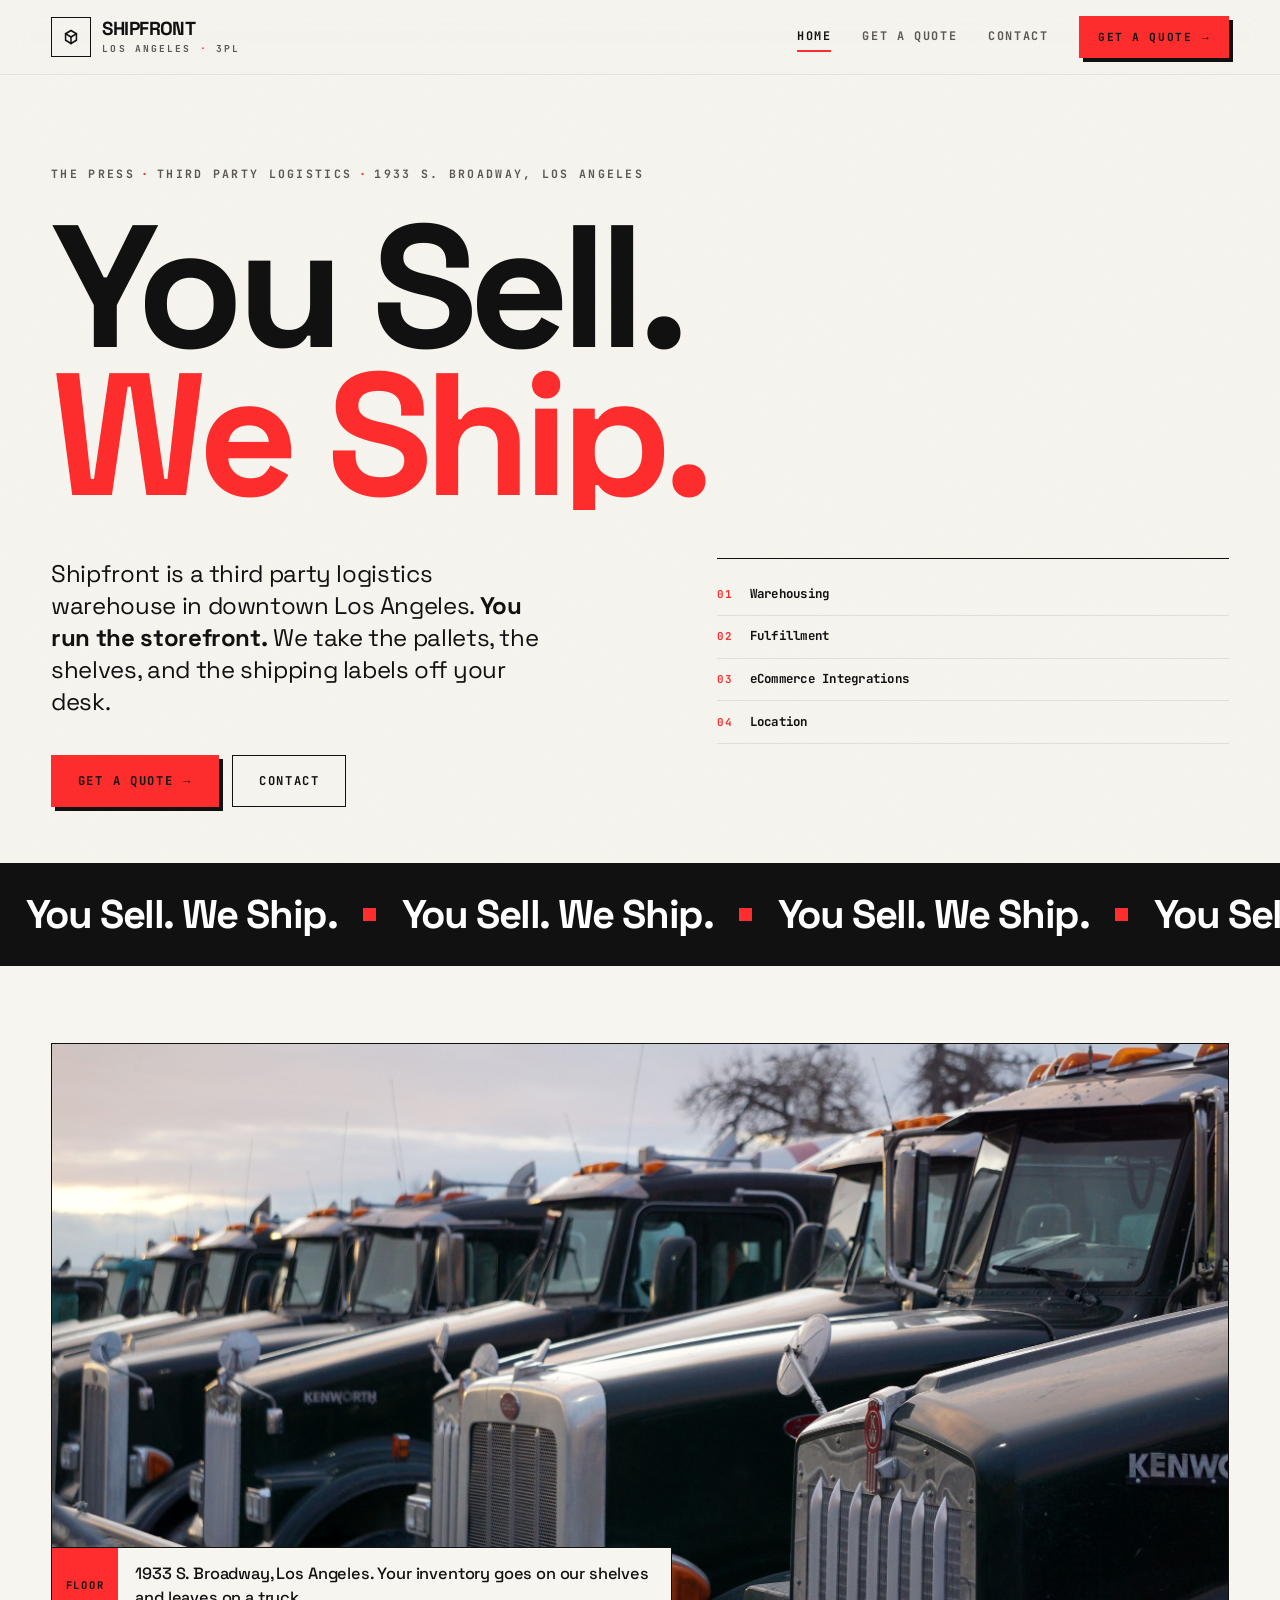
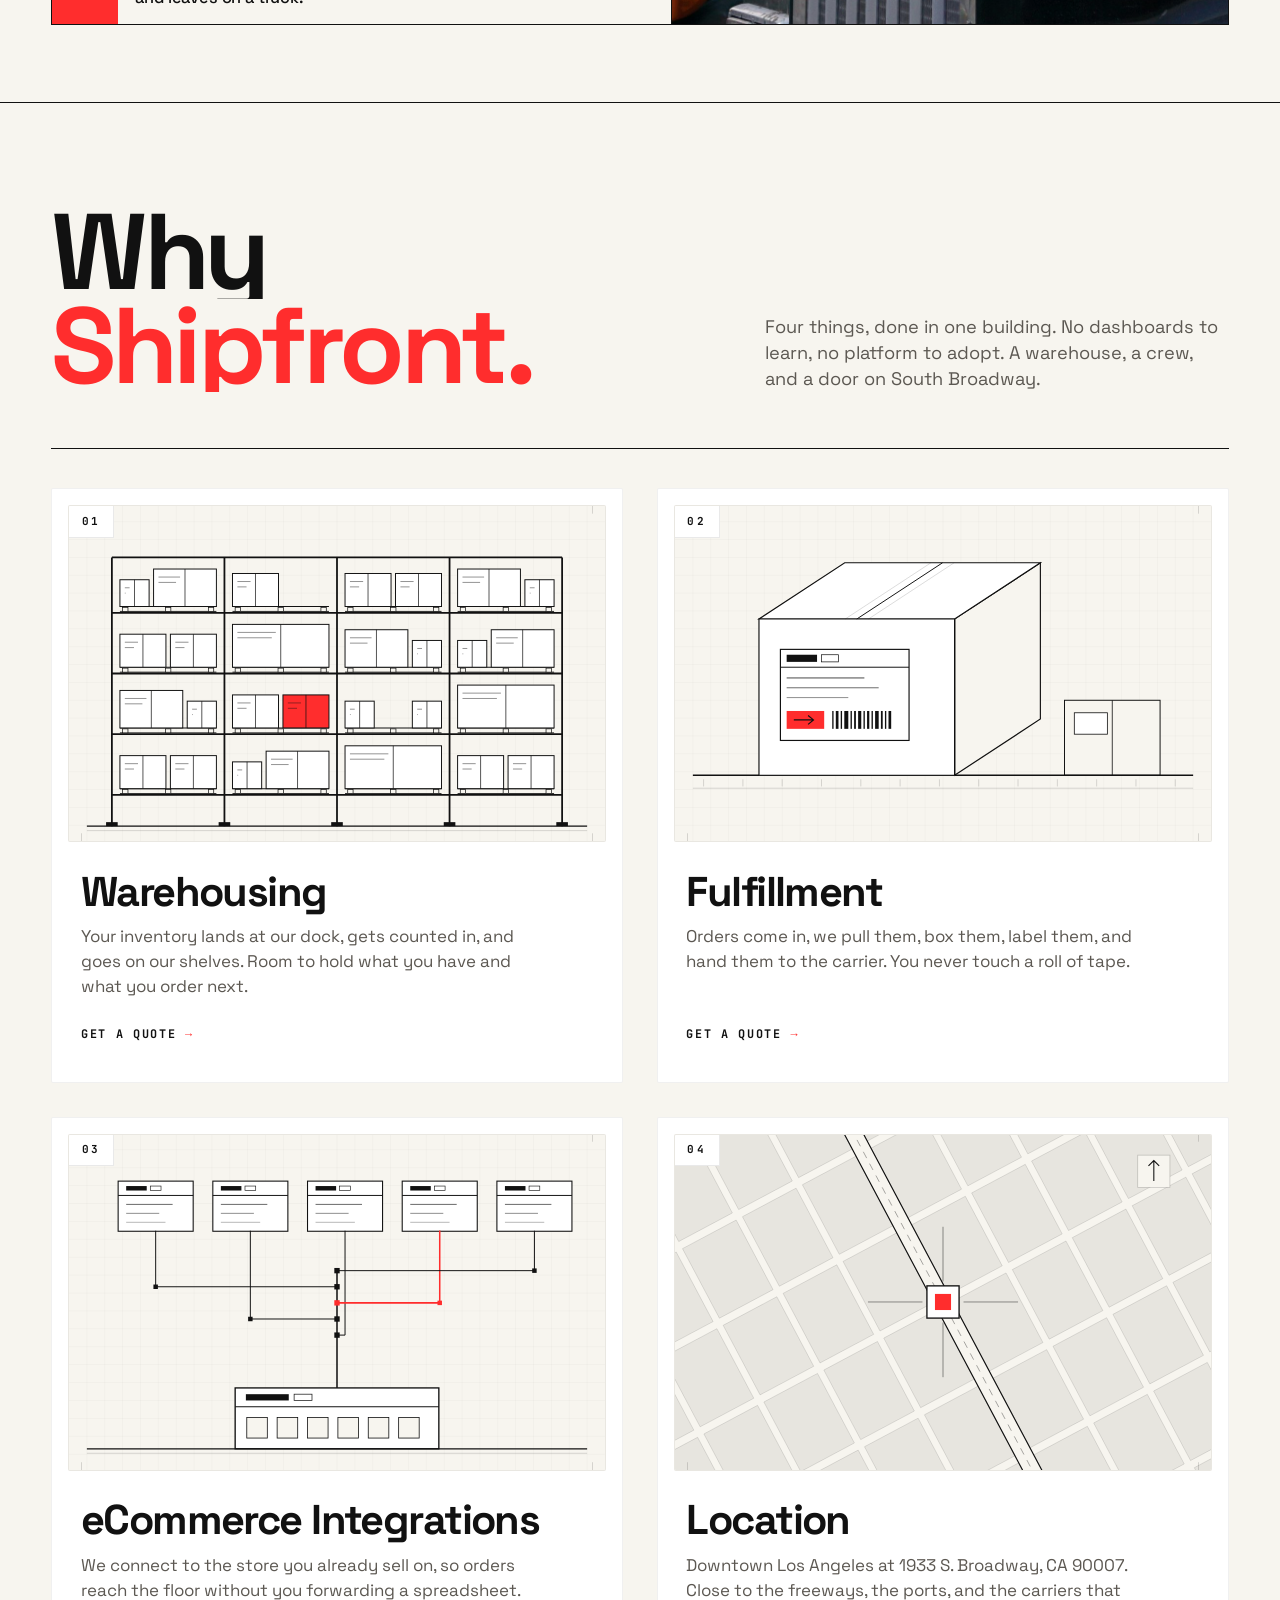
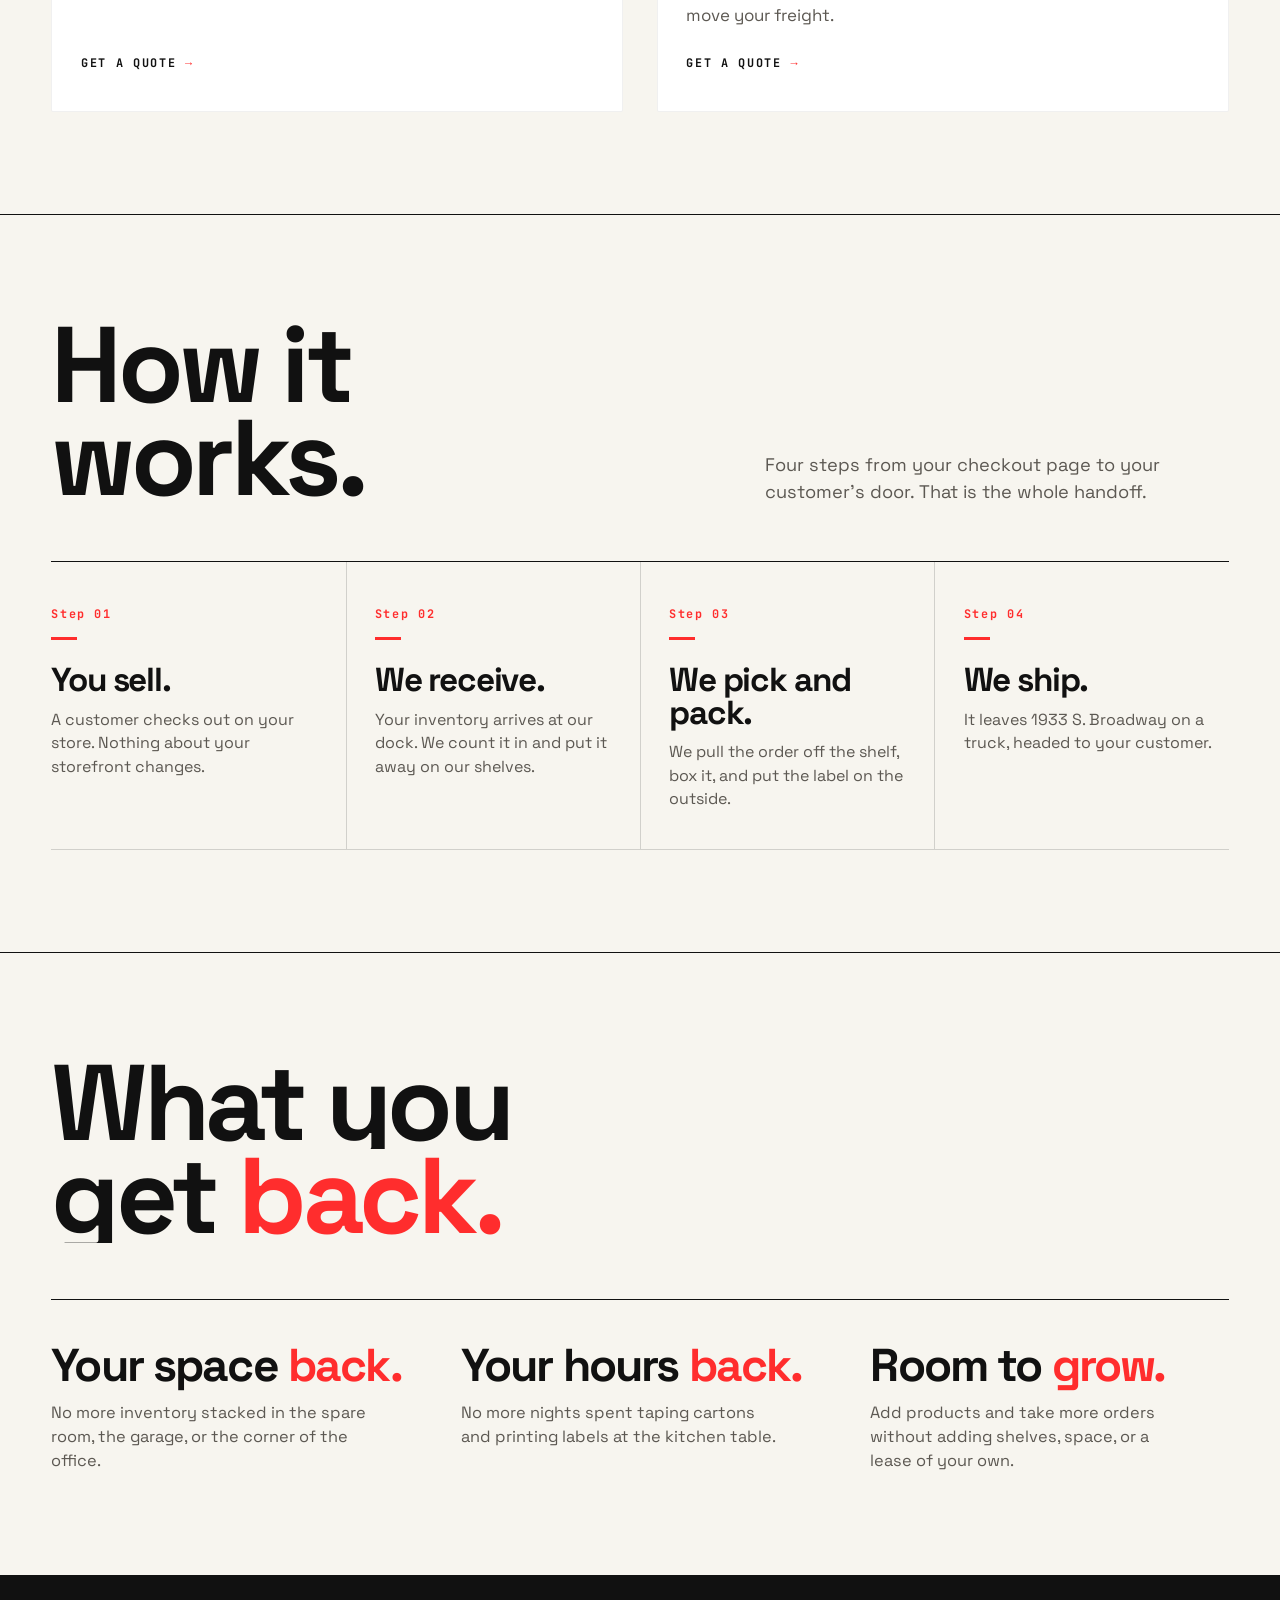
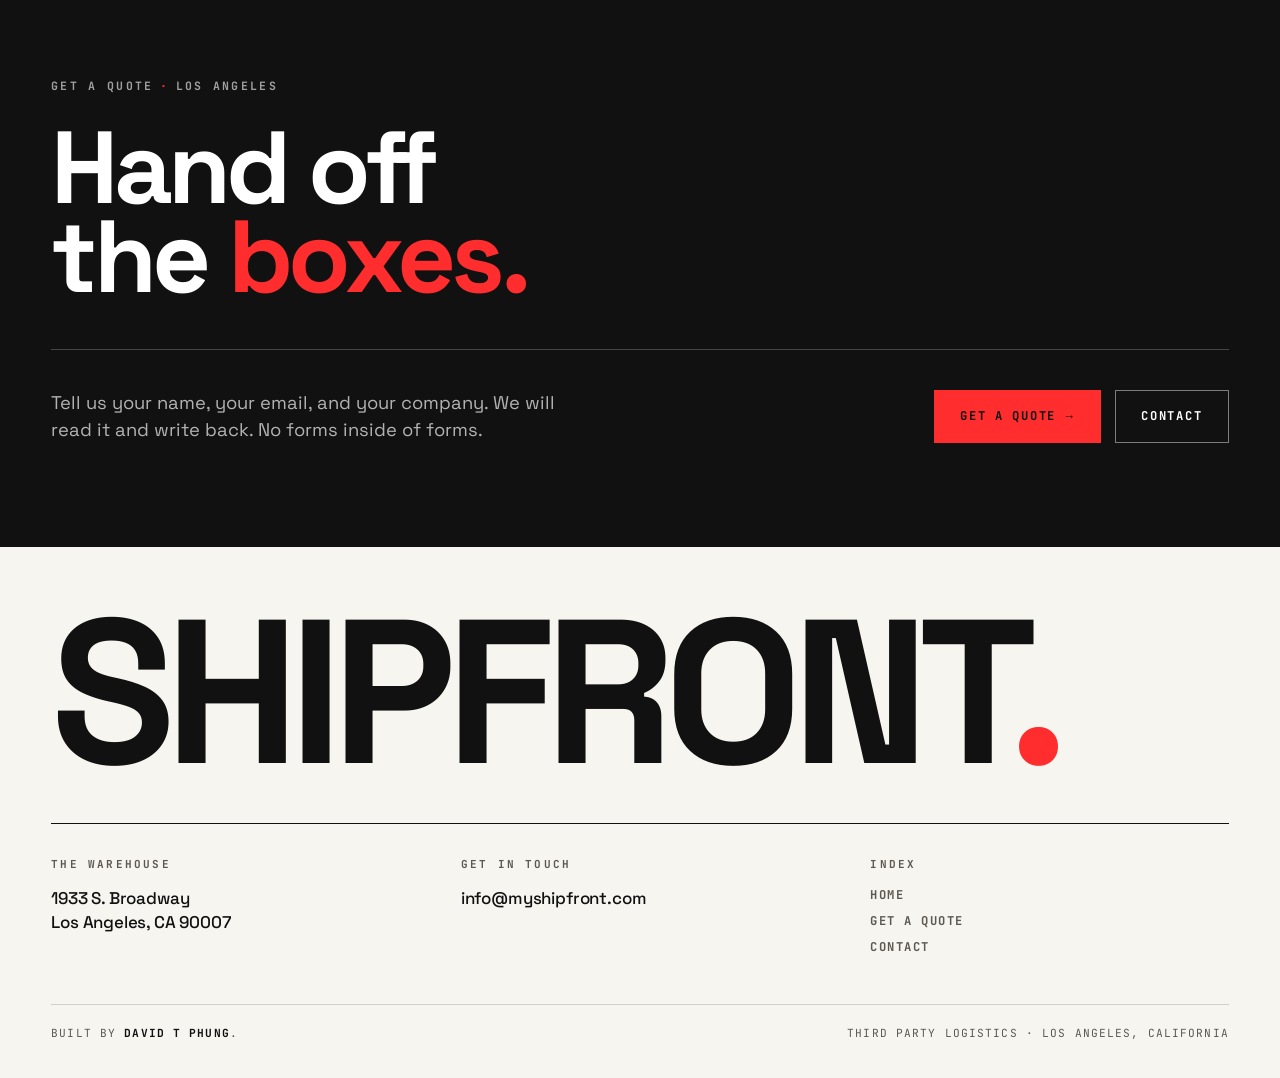
==== commit 26bf2e3c: "Recut THE PRESS around capability tiles and a spring driven motion layer Home  The four things Shipf" ====
--- a/index.html
+++ b/index.html
@@ -14,7 +14,7 @@
     <meta property="og:title" content="Shipfront &middot; You Sell. We Ship." />
     <meta
       property="og:description"
-      content="A third party logistics warehouse at 1933 S. Broadway, Los Angeles."
+      content="A third party logistics warehouse at 1933 S. Broadway, Los Angeles, CA 90007."
     />
     <meta property="og:image" content="images/logistics.jpg" />
     <meta name="twitter:card" content="summary_large_image" />
@@ -37,11 +37,11 @@
     <link rel="icon" href="favicon.svg" type="image/svg+xml" />
   </head>
 
-  <body>
+  <body data-sheet="closed">
     <a class="skip" href="#main">Skip to content</a>
 
     <!-- ================= MASTHEAD ================= -->
-    <header class="masthead">
+    <header class="masthead" data-settled="false">
       <div class="wrap masthead__in">
         <a class="brand" href="index.html" aria-label="Shipfront, home">
           <span class="stamp" aria-hidden="true">
@@ -66,22 +66,51 @@
           </a>
         </nav>
 
-        <button class="burger" type="button" data-burger aria-expanded="false" aria-controls="drawer">
+        <button
+          class="burger"
+          type="button"
+          data-sheet-open
+          aria-expanded="false"
+          aria-controls="sheet"
+        >
           <span class="burger__bars" aria-hidden="true"><i></i><i></i><i></i></span>
           Menu
         </button>
       </div>
+      <span class="masthead__read" data-read aria-hidden="true"></span>
     </header>
 
-    <div class="drawer" id="drawer" data-open="false">
-      <div class="wrap drawer__in">
-        <a href="index.html">Home</a>
-        <a href="quote.html">Get a Quote</a>
-        <a href="contact.html">Contact</a>
-        <a class="btn btn--signal" href="quote.html">
-          Get a Quote <span class="btn__arrow" aria-hidden="true">&rarr;</span>
-        </a>
+    <!-- ================= SHEET ================= -->
+    <div class="sheet" id="sheet" data-sheet data-open="false" data-live="false">
+      <div
+        class="sheet__panel"
+        data-sheet-panel
+        role="dialog"
+        aria-modal="true"
+        aria-label="Menu"
+      >
+        <div class="wrap sheet__in">
+          <div class="sheet__head">
+            <p class="plate-k sheet__k">Shipfront <span aria-hidden="true">&middot;</span> Index</p>
+            <button class="sheet__x" type="button" data-sheet-close>Close</button>
+          </div>
+          <a class="sheet__link" href="index.html" aria-current="page"><b>01</b> Home</a>
+          <a class="sheet__link" href="quote.html"><b>02</b> Get a Quote</a>
+          <a class="sheet__link" href="contact.html"><b>03</b> Contact</a>
+          <a class="btn btn--signal" href="quote.html">
+            Get a Quote <span class="btn__arrow" aria-hidden="true">&rarr;</span>
+          </a>
+          <span class="sheet__rail" aria-hidden="true"></span>
+        </div>
       </div>
+      <button
+        class="sheet__scrim"
+        type="button"
+        data-sheet-scrim
+        data-sheet-close
+        tabindex="-1"
+        aria-label="Close menu"
+      ></button>
     </div>
 
     <main id="main">
@@ -149,7 +178,7 @@
               src="images/logistics.jpg"
               width="1600"
               height="900"
-              alt="A freight truck on the road, hauling goods for delivery."
+              alt="A row of freight trucks lined up in a yard, waiting to be loaded."
               loading="lazy"
               decoding="async"
             />
@@ -161,7 +190,7 @@
         </div>
       </section>
 
-      <!-- ================= WHY ================= -->
+      <!-- ================= WHY: CAPABILITY TILES ================= -->
       <section class="sec sec--rule" id="why">
         <div class="wrap">
           <div class="sec__head">
@@ -175,42 +204,109 @@
             </p>
           </div>
 
-          <ul class="rows" data-stagger="70">
-            <li class="row" data-rise>
-              <span class="row__no">01</span>
-              <h3 class="row__title">Warehousing</h3>
-              <p class="row__body">
-                Your inventory lands at our dock, gets counted in, and goes on our shelves.
-                Room to hold what you have and what you order next.
-              </p>
-              <span class="row__mark" aria-hidden="true">&rarr;</span>
-            </li>
-            <li class="row" data-rise>
-              <span class="row__no">02</span>
-              <h3 class="row__title">Fulfillment</h3>
-              <p class="row__body">
-                Orders come in, we pull them, box them, label them, and hand them to the
-                carrier. You never touch a roll of tape.
-              </p>
-              <span class="row__mark" aria-hidden="true">&rarr;</span>
-            </li>
-            <li class="row" data-rise>
-              <span class="row__no">03</span>
-              <h3 class="row__title">eCommerce Integrations</h3>
-              <p class="row__body">
-                We connect to the store you already sell on, so orders reach the floor
-                without you forwarding a spreadsheet.
-              </p>
-              <span class="row__mark" aria-hidden="true">&rarr;</span>
-            </li>
-            <li class="row" data-rise>
-              <span class="row__no">04</span>
-              <h3 class="row__title">Location</h3>
-              <p class="row__body">
-                Downtown Los Angeles at 1933 S. Broadway. Close to the freeways, the ports,
-                and the carriers that move your freight.
-              </p>
-              <span class="row__mark" aria-hidden="true">&rarr;</span>
+          <ul class="tiles" data-stagger="90">
+            <li>
+              <a class="tile" href="quote.html" data-rise-plate>
+                <div class="tile__still">
+                  <img
+                    src="images/plate-warehousing.svg"
+                    width="1200"
+                    height="840"
+                    alt="Drawing of a four bay pallet rack loaded with cartons, one carton marked in red."
+                    loading="lazy"
+                    decoding="async"
+                  />
+                  <span class="plate-k tile__no">01</span>
+                </div>
+                <div class="tile__body">
+                  <h3 class="tile__t">Warehousing</h3>
+                  <p class="tile__b">
+                    Your inventory lands at our dock, gets counted in, and goes on our
+                    shelves. Room to hold what you have and what you order next.
+                  </p>
+                  <span class="tile__cta">
+                    Get a Quote <i aria-hidden="true">&rarr;</i>
+                  </span>
+                </div>
+              </a>
+            </li>
+
+            <li>
+              <a class="tile" href="quote.html" data-rise-plate>
+                <div class="tile__still">
+                  <img
+                    src="images/plate-fulfillment.svg"
+                    width="1200"
+                    height="840"
+                    alt="Drawing of a packed carton on a belt carrying a shipping label, with a red route stamp."
+                    loading="lazy"
+                    decoding="async"
+                  />
+                  <span class="plate-k tile__no">02</span>
+                </div>
+                <div class="tile__body">
+                  <h3 class="tile__t">Fulfillment</h3>
+                  <p class="tile__b">
+                    Orders come in, we pull them, box them, label them, and hand them to
+                    the carrier. You never touch a roll of tape.
+                  </p>
+                  <span class="tile__cta">
+                    Get a Quote <i aria-hidden="true">&rarr;</i>
+                  </span>
+                </div>
+              </a>
+            </li>
+
+            <li>
+              <a class="tile" href="quote.html" data-rise-plate>
+                <div class="tile__still">
+                  <img
+                    src="images/plate-integrations.svg"
+                    width="1200"
+                    height="840"
+                    alt="Drawing of five storefronts wired down into one receiving dock, with one route in red."
+                    loading="lazy"
+                    decoding="async"
+                  />
+                  <span class="plate-k tile__no">03</span>
+                </div>
+                <div class="tile__body">
+                  <h3 class="tile__t">eCommerce Integrations</h3>
+                  <p class="tile__b">
+                    We connect to the store you already sell on, so orders reach the floor
+                    without you forwarding a spreadsheet.
+                  </p>
+                  <span class="tile__cta">
+                    Get a Quote <i aria-hidden="true">&rarr;</i>
+                  </span>
+                </div>
+              </a>
+            </li>
+
+            <li>
+              <a class="tile" href="quote.html" data-rise-plate>
+                <div class="tile__still">
+                  <img
+                    src="images/plate-location.svg"
+                    width="1200"
+                    height="840"
+                    alt="Drawing of the downtown Los Angeles street plan with the warehouse door marked in red on South Broadway."
+                    loading="lazy"
+                    decoding="async"
+                  />
+                  <span class="plate-k tile__no">04</span>
+                </div>
+                <div class="tile__body">
+                  <h3 class="tile__t">Location</h3>
+                  <p class="tile__b">
+                    Downtown Los Angeles at 1933 S. Broadway, CA 90007. Close to the
+                    freeways, the ports, and the carriers that move your freight.
+                  </p>
+                  <span class="tile__cta">
+                    Get a Quote <i aria-hidden="true">&rarr;</i>
+                  </span>
+                </div>
+              </a>
             </li>
           </ul>
         </div>
@@ -338,7 +434,7 @@
             <p class="foot__k">The Warehouse</p>
             <p class="foot__v">
               1933 S. Broadway<br />
-              Los Angeles, CA
+              Los Angeles, CA 90007
             </p>
           </div>
           <div>
--- a/css/press.css
+++ b/css/press.css
@@ -1,6 +1,14 @@
 /* ==========================================================================
    SHIPFRONT / THE PRESS
-   Bold editorial paper. Ink on newsprint, one red signal.
+   Bold editorial paper. Ink on newsprint, one red signal, radius zero.
+
+   Motion contract, in one place so it is hard to break:
+   - Springs live in js/press.js and own `transform` on anything pressable and
+     on the sheet. CSS never animates transform on those elements, or the two
+     fight over the same property.
+   - CSS owns hover colour, hairlines, and box-shadow. 220ms.
+   - Stills do not move at rest. A capability tile settles its chrome on hover,
+     never the image.
    ========================================================================== */
 
 /* --- Faces ---------------------------------------------------------------- */
@@ -62,16 +70,25 @@
   --rule-soft: rgba(17, 17, 17, 0.09);
   --rule-invert: rgba(255, 255, 255, 0.22);
 
+  /* The plate hairline. Every white or paper plate is bounded by this. */
+  --hair-plate: rgba(0, 0, 0, 0.06);
+
   --display: "Space Grotesk", "Helvetica Neue", Arial, sans-serif;
-  --mono: "JetBrains Mono", ui-monospace, "SF Mono", Menlo, monospace;
+  --mono: "JetBrains Mono", ui-monospace, Menlo, monospace;
 
   --gut: clamp(1.25rem, 4vw, 4.5rem);
   --max: 1440px;
   --r: 0px;
+  --r-plate: 2px;
 
   --fast: 160ms;
   --beat: 220ms;
   --ease: cubic-bezier(0.2, 0.7, 0.2, 1);
+
+  /* Written by js/press.js. --settle is the settling nav, 0 at the top of the
+     page and 1 once the masthead has landed. --read is scroll progress. */
+  --settle: 1;
+  --read: 0;
 }
 
 *,
@@ -98,7 +115,25 @@
   overflow-x: hidden;
 }
 
-img {
+/* Press grain. Paper is never perfectly flat. */
+body::after {
+  content: "";
+  position: fixed;
+  inset: 0;
+  z-index: 400;
+  pointer-events: none;
+  opacity: 0.05;
+  mix-blend-mode: multiply;
+  background-image: url("data:image/svg+xml,%3Csvg xmlns='http://www.w3.org/2000/svg' width='260' height='260'%3E%3Cfilter id='g'%3E%3CfeTurbulence type='fractalNoise' baseFrequency='.86' numOctaves='3' stitchTiles='stitch'/%3E%3C/filter%3E%3Crect width='260' height='260' filter='url(%23g)'/%3E%3C/svg%3E");
+  background-size: 260px 260px;
+}
+
+body[data-sheet="open"] {
+  overflow: hidden;
+}
+
+img,
+svg {
   display: block;
   max-width: 100%;
 }
@@ -170,15 +205,6 @@
   padding-inline: var(--gut);
 }
 
-.rule-top {
-  border-top: 1px solid var(--rule);
-}
-
-.rule-red {
-  height: 6px;
-  background: var(--signal);
-}
-
 .eyebrow {
   font-family: var(--mono);
   font-size: clamp(0.62rem, 1.1vw, 0.72rem);
@@ -193,14 +219,65 @@
   margin-inline: 0.55em;
 }
 
+/* The 11px caps label that sits on every plate. */
+.plate-k {
+  font-family: var(--mono);
+  font-size: 11px;
+  font-weight: 700;
+  letter-spacing: 0.2em;
+  text-transform: uppercase;
+  line-height: 1;
+}
+
 /* --- Masthead ------------------------------------------------------------- */
+
+/* Settling nav. At the top of the page the bar is bare type sitting on the
+   paper. Once it has been scrolled past it settles: the ink rule draws in,
+   a light paper material comes up under it, and the read rule appears.
+
+   --settle defaults to 1 so a page with no scripting gets the landed, solid
+   masthead rather than a transparent one. press.js takes it to 0 on boot and
+   springs it from there. Nothing here changes layout, so settling can never
+   shift the page under a pointer. */
 
 .masthead {
   position: sticky;
   top: 0;
   z-index: 90;
   background: var(--paper);
+  background: rgb(247 245 239 / var(--settle));
   border-bottom: 1px solid var(--ink);
+  border-bottom-color: rgb(17 17 17 / var(--settle));
+}
+
+@supports (backdrop-filter: blur(1px)) or (-webkit-backdrop-filter: blur(1px)) {
+  .masthead {
+    background: transparent;
+  }
+
+  .masthead::before {
+    content: "";
+    position: absolute;
+    inset: 0;
+    z-index: -1;
+    opacity: var(--settle);
+    background: rgb(247 245 239 / 0.78);
+    -webkit-backdrop-filter: saturate(1.06) blur(14px);
+    backdrop-filter: saturate(1.06) blur(14px);
+  }
+}
+
+/* Read rule. Scroll progress in the one signal colour, transform only. */
+.masthead__read {
+  position: absolute;
+  left: 0;
+  right: 0;
+  bottom: -1px;
+  height: 2px;
+  background: var(--signal);
+  transform: scaleX(var(--read));
+  transform-origin: 0 50%;
+  pointer-events: none;
 }
 
 .masthead__in {
@@ -225,14 +302,12 @@
   place-items: center;
   border: 1px solid var(--ink);
   background: transparent;
-  transition: transform var(--beat) var(--ease),
-    border-color var(--beat) var(--ease), background-color var(--beat) var(--ease);
+  transition: border-color var(--beat) var(--ease);
 }
 
 .stamp svg {
   width: 26px;
   height: 26px;
-  display: block;
 }
 
 .stamp path {
@@ -246,7 +321,6 @@
 
 .brand:hover .stamp,
 .brand:focus-visible .stamp {
-  transform: translateY(1px);
   border-color: var(--signal);
 }
 
@@ -304,11 +378,13 @@
   content: "";
   position: absolute;
   left: 0;
-  right: 100%;
+  right: 0;
   bottom: 0;
   height: 2px;
   background: var(--signal);
-  transition: right var(--beat) var(--ease);
+  transform: scaleX(0);
+  transform-origin: 0 50%;
+  transition: transform var(--beat) var(--ease);
 }
 
 .nav__link:hover,
@@ -318,7 +394,7 @@
 
 .nav__link:hover::after,
 .nav__link[aria-current="page"]::after {
-  right: 0;
+  transform: scaleX(1);
 }
 
 .nav__cta {
@@ -331,13 +407,25 @@
   }
 }
 
-/* Mobile drawer */
+.nav--desk {
+  display: none;
+}
+
+@media (min-width: 760px) {
+  .nav--desk {
+    display: flex;
+  }
+}
+
+/* --- Sheet trigger -------------------------------------------------------- */
+
 .burger {
   display: inline-flex;
   align-items: center;
   gap: 0.5rem;
   background: none;
   border: 1px solid var(--ink);
+  border-radius: var(--r);
   padding: 0.5rem 0.7rem;
   cursor: pointer;
   font-family: var(--mono);
@@ -365,53 +453,120 @@
   }
 }
 
-.drawer {
-  display: none;
+/* --- Sheet ---------------------------------------------------------------- */
+
+/* An interruptible sheet, not a toggled block. The panel is always in the
+   tree so the spring in press.js has something to hold at any fraction; it is
+   made inert and unfocusable while it is fully closed. */
+
+.sheet {
+  position: fixed;
+  inset: 0;
+  z-index: 120;
+  display: grid;
+  grid-template-rows: auto 1fr;
+  pointer-events: none;
+  visibility: hidden;
+}
+
+.sheet[data-live="true"] {
+  pointer-events: auto;
+  visibility: visible;
+}
+
+.sheet__scrim {
+  position: absolute;
+  inset: 0;
+  background: rgba(17, 17, 17, 0.42);
+  opacity: 0;
+  border: 0;
+  padding: 0;
+  cursor: pointer;
+}
+
+.sheet__panel {
+  position: relative;
+  z-index: 1;
+  background: var(--paper);
   border-bottom: 1px solid var(--ink);
-  background: var(--paper);
-}
-
-.drawer[data-open="true"] {
-  display: block;
-}
-
-@media (min-width: 760px) {
-  .drawer,
-  .drawer[data-open="true"] {
-    display: none;
-  }
-}
-
-.drawer__in {
-  padding-block: 0.5rem 1.5rem;
+  transform: translate3d(0, -100%, 0);
+  will-change: transform;
+  padding-bottom: env(safe-area-inset-bottom, 0px);
+}
+
+.sheet__in {
   display: grid;
-}
-
-.drawer a {
-  padding: 1rem 0;
+  padding-block: 1rem 1.75rem;
+}
+
+.sheet__head {
+  display: flex;
+  align-items: center;
+  justify-content: space-between;
+  gap: 1rem;
+  min-height: 74px;
+  border-bottom: 1px solid var(--rule);
+  margin-bottom: 0.5rem;
+}
+
+.sheet__k {
+  color: var(--mute);
+}
+
+.sheet__x {
+  background: none;
+  border: 1px solid var(--ink);
+  border-radius: var(--r);
+  padding: 0.5rem 0.7rem;
+  cursor: pointer;
+  font-family: var(--mono);
+  font-size: 0.68rem;
+  font-weight: 700;
+  letter-spacing: 0.16em;
+  text-transform: uppercase;
+}
+
+.sheet__link {
+  display: flex;
+  align-items: baseline;
+  gap: 1rem;
+  padding: 1.05rem 0;
   border-bottom: 1px solid var(--rule-soft);
-  font-size: 1.5rem;
-  font-weight: 700;
-  letter-spacing: -0.02em;
-}
-
-.drawer .btn {
+  font-size: clamp(1.5rem, 7vw, 2.2rem);
+  font-weight: 700;
+  letter-spacing: -0.03em;
+}
+
+.sheet__link b {
+  font-family: var(--mono);
+  font-size: 0.66rem;
+  font-weight: 700;
+  letter-spacing: 0.16em;
+  color: var(--signal);
+}
+
+.sheet__link[aria-current="page"] {
+  color: var(--signal);
+}
+
+.sheet .btn {
   margin-top: 1.35rem;
-  border-bottom: 0;
   justify-content: center;
 }
 
-.nav--desk {
-  display: none;
-}
-
-@media (min-width: 760px) {
-  .nav--desk {
-    display: flex;
-  }
+/* The grab rail. It says the sheet can be thrown, and it is the only thing
+   that hints at drag. */
+.sheet__rail {
+  width: 46px;
+  height: 3px;
+  background: var(--rule);
+  margin: 0.75rem auto 0;
 }
 
 /* --- Buttons -------------------------------------------------------------- */
+
+/* transform belongs to the spring in press.js. Everything below is colour,
+   hairline, and shadow, which is why none of these rules mention transform. */
 
 .btn {
   display: inline-flex;
@@ -426,9 +581,11 @@
   letter-spacing: 0.14em;
   text-transform: uppercase;
   cursor: pointer;
-  transition: transform var(--beat) var(--ease),
-    background-color var(--beat) var(--ease), color var(--beat) var(--ease),
-    border-color var(--beat) var(--ease), box-shadow var(--beat) var(--ease);
+  touch-action: manipulation;
+  -webkit-tap-highlight-color: transparent;
+  transition: background-color var(--beat) var(--ease),
+    color var(--beat) var(--ease), border-color var(--beat) var(--ease),
+    box-shadow var(--beat) var(--ease);
 }
 
 .btn--sm {
@@ -444,7 +601,7 @@
   transform: translateX(4px);
 }
 
-/* Primary: ink on red */
+/* Primary: ink on red. Never white on red. */
 .btn--signal {
   background: var(--signal);
   color: var(--ink);
@@ -453,13 +610,12 @@
 }
 
 .btn--signal:hover {
-  transform: translate(-2px, -2px);
-  box-shadow: 6px 6px 0 var(--ink);
-}
-
-.btn--signal:active {
-  transform: translate(2px, 2px);
-  box-shadow: 1px 1px 0 var(--ink);
+  box-shadow: 7px 7px 0 var(--ink);
+}
+
+.btn--signal:active,
+.btn--signal[data-press="down"] {
+  box-shadow: 2px 2px 0 var(--ink);
 }
 
 /* Ghost on paper */
@@ -474,7 +630,7 @@
   color: var(--sheet);
 }
 
-/* Ghost on ink: white on black */
+/* Ghost on ink */
 .btn--ghost-invert {
   background: transparent;
   color: var(--sheet);
@@ -493,20 +649,12 @@
   padding-block: clamp(2.5rem, 7vw, 6rem) clamp(2rem, 5vw, 3.5rem);
 }
 
-.hero__meta {
-  display: flex;
-  flex-wrap: wrap;
-  align-items: baseline;
-  gap: 0.2rem 0.4rem;
-  padding-bottom: clamp(1.5rem, 4vw, 2.75rem);
-}
-
 .h1 {
   font-weight: 700;
-  font-size: clamp(3.6rem, 13.2vw, 12.5rem);
+  font-size: clamp(4.1rem, 13.6vw, 12.5rem);
   line-height: 0.85;
   letter-spacing: -0.045em;
-  text-transform: none;
+  margin-top: clamp(1.25rem, 3vw, 2rem);
 }
 
 .h1 .line {
@@ -671,7 +819,7 @@
   font-weight: 700;
   letter-spacing: 0.16em;
   text-transform: uppercase;
-  padding: 0.85rem 0.85rem;
+  padding: 0.85rem;
   display: grid;
   place-items: center;
 }
@@ -724,6 +872,156 @@
   line-height: 1.44;
   color: var(--mute);
   max-width: 42ch;
+}
+
+/* --- Capability tiles ----------------------------------------------------- */
+
+/* Image first. The still is the rest state and it does not move. Hover and
+   focus settle the chrome around it: the number takes the signal, the plate
+   lifts off paper onto sheet, the rule under the call to action draws in. */
+
+.tiles {
+  display: grid;
+  gap: clamp(1.25rem, 2.6vw, 2.25rem);
+  border-top: 1px solid var(--ink);
+  padding-top: clamp(1.5rem, 3vw, 2.5rem);
+}
+
+@media (min-width: 880px) {
+  .tiles {
+    grid-template-columns: repeat(2, minmax(0, 1fr));
+  }
+}
+
+/* A white plate on the paper, hairline bounded, corners square. */
+.tile {
+  display: flex;
+  flex-direction: column;
+  height: 100%;
+  background: var(--sheet);
+  border: 1px solid var(--hair-plate);
+  border-radius: var(--r-plate);
+  padding: clamp(0.75rem, 1.4vw, 1rem);
+  touch-action: manipulation;
+  -webkit-tap-highlight-color: transparent;
+  transition: border-color var(--beat) var(--ease),
+    box-shadow var(--beat) var(--ease);
+}
+
+.tile:hover,
+.tile:focus-visible {
+  border-color: var(--rule);
+  box-shadow: 0 2px 0 var(--rule-soft);
+}
+
+.tile__still {
+  position: relative;
+  overflow: hidden;
+  border-radius: var(--r-plate);
+  background: var(--paper);
+  border: 1px solid var(--hair-plate);
+  transition: border-color var(--beat) var(--ease);
+}
+
+.tile:hover .tile__still,
+.tile:focus-visible .tile__still {
+  border-color: var(--rule);
+}
+
+.tile__still img {
+  width: 100%;
+  height: auto;
+  aspect-ratio: 16 / 10;
+  object-fit: cover;
+  object-position: center;
+}
+
+.tile__no {
+  position: absolute;
+  top: 0;
+  left: 0;
+  background: var(--sheet);
+  color: var(--ink);
+  padding: 0.62rem 0.8rem;
+  border-right: 1px solid var(--rule-soft);
+  border-bottom: 1px solid var(--rule-soft);
+  transition: color var(--beat) var(--ease),
+    background-color var(--beat) var(--ease);
+}
+
+.tile:hover .tile__no,
+.tile:focus-visible .tile__no {
+  background: var(--signal);
+  color: var(--ink);
+}
+
+.tile__body {
+  display: flex;
+  flex-direction: column;
+  flex: 1;
+  padding: clamp(1.35rem, 2.4vw, 1.85rem) clamp(0.5rem, 1vw, 0.9rem)
+    clamp(0.6rem, 1.1vw, 0.9rem);
+}
+
+.tile__t {
+  font-weight: 700;
+  font-size: clamp(1.75rem, 3.6vw, 2.6rem);
+  line-height: 0.96;
+  letter-spacing: -0.038em;
+}
+
+.tile__b {
+  color: var(--mute);
+  font-size: clamp(0.98rem, 1.4vw, 1.06rem);
+  line-height: 1.46;
+  margin-top: 0.8rem;
+  max-width: 42ch;
+  flex: 1;
+}
+
+.tile__cta {
+  display: inline-flex;
+  align-items: center;
+  gap: 0.55rem;
+  align-self: flex-start;
+  position: relative;
+  margin-top: clamp(1.25rem, 2.4vw, 1.75rem);
+  padding-bottom: 0.5rem;
+  font-family: var(--mono);
+  font-size: 0.74rem;
+  font-weight: 700;
+  letter-spacing: 0.14em;
+  text-transform: uppercase;
+  color: var(--ink);
+}
+
+.tile__cta::after {
+  content: "";
+  position: absolute;
+  left: 0;
+  right: 0;
+  bottom: 0;
+  height: 2px;
+  background: var(--signal);
+  transform: scaleX(0);
+  transform-origin: 0 50%;
+  transition: transform var(--beat) var(--ease);
+}
+
+.tile:hover .tile__cta::after,
+.tile:focus-visible .tile__cta::after {
+  transform: scaleX(1);
+}
+
+.tile__cta i {
+  font-style: normal;
+  color: var(--signal);
+  transition: transform var(--beat) var(--ease);
+}
+
+.tile:hover .tile__cta i,
+.tile:focus-visible .tile__cta i {
+  transform: translateX(4px);
 }
 
 /* --- Numbered hairline rows ---------------------------------------------- */
@@ -1050,7 +1348,7 @@
   background: var(--sheet);
   border: 1px solid var(--ink);
   border-radius: var(--r);
-  padding: 1.05rem 1.05rem;
+  padding: 1.05rem;
   font-size: 1.06rem;
   font-weight: 500;
   letter-spacing: -0.01em;
@@ -1084,7 +1382,6 @@
   letter-spacing: 0.08em;
   text-transform: uppercase;
   color: var(--signal);
-  min-height: 0;
   display: none;
 }
 
@@ -1159,7 +1456,7 @@
   border-bottom: 2px solid var(--signal);
 }
 
-/* --- Aside cards ---------------------------------------------------------- */
+/* --- Aside plates --------------------------------------------------------- */
 
 .aside {
   display: grid;
@@ -1191,9 +1488,9 @@
 
 .card__k {
   font-family: var(--mono);
-  font-size: 0.68rem;
-  font-weight: 700;
-  letter-spacing: 0.18em;
+  font-size: 11px;
+  font-weight: 700;
+  letter-spacing: 0.2em;
   text-transform: uppercase;
   color: var(--signal);
 }
@@ -1235,6 +1532,8 @@
   gap: 1.5rem;
   padding: clamp(1.5rem, 3.4vw, 2.6rem) 0;
   border-bottom: 1px solid var(--rule);
+  touch-action: manipulation;
+  -webkit-tap-highlight-color: transparent;
   transition: padding-left var(--beat) var(--ease),
     background-color var(--beat) var(--ease);
 }
@@ -1250,9 +1549,9 @@
 
 .blink__k {
   font-family: var(--mono);
-  font-size: 0.68rem;
-  font-weight: 700;
-  letter-spacing: 0.18em;
+  font-size: 11px;
+  font-weight: 700;
+  letter-spacing: 0.2em;
   text-transform: uppercase;
   color: var(--mute);
   margin-bottom: 0.85rem;
@@ -1320,7 +1619,7 @@
 
 .foot__k {
   font-family: var(--mono);
-  font-size: 0.66rem;
+  font-size: 11px;
   font-weight: 700;
   letter-spacing: 0.2em;
   text-transform: uppercase;
@@ -1333,6 +1632,7 @@
   font-weight: 500;
   line-height: 1.45;
   letter-spacing: -0.01em;
+  font-style: normal;
 }
 
 .foot__v a {
@@ -1386,7 +1686,7 @@
   font-weight: 700;
 }
 
-/* --- Motion: clip up + stagger ------------------------------------------- */
+/* --- Reveal --------------------------------------------------------------- */
 
 /* The pre-reveal state is gated on [data-js="on"], which the inline head script
    sets and then clears if press.js never boots. Without it every headline and
@@ -1404,7 +1704,7 @@
 
 [data-js="on"] [data-clip] > * {
   transform: translateY(102%);
-  transition: transform 780ms var(--ease);
+  transition: transform 760ms var(--ease);
   transition-delay: var(--d, 0ms);
 }
 
@@ -1414,8 +1714,8 @@
 
 [data-js="on"] [data-rise] {
   opacity: 0;
-  transform: translateY(18px);
-  transition: opacity 620ms var(--ease), transform 620ms var(--ease);
+  transform: translate3d(0, 18px, 0);
+  transition: opacity 600ms var(--ease), transform 600ms var(--ease);
   transition-delay: var(--d, 0ms);
 }
 
@@ -1424,6 +1724,56 @@
   transform: none;
 }
 
+/* Tiles arrive a touch further and a touch smaller, then settle. */
+[data-js="on"] [data-rise-plate] {
+  opacity: 0;
+  transform: translate3d(0, 24px, 0) scale(0.98);
+  transform-origin: 50% 100%;
+  transition: opacity 680ms var(--ease), transform 680ms var(--ease);
+  transition-delay: var(--d, 0ms);
+}
+
+[data-js="on"] [data-rise-plate].is-in {
+  opacity: 1;
+  transform: none;
+}
+
+/* --- prefers-reduced-transparency ---------------------------------------- */
+
+/* Paper may carry a light material. It may never become grey glass, and when
+   the reader has asked for less transparency it goes solid. */
+
+@media (prefers-reduced-transparency: reduce) {
+  .masthead,
+  .masthead::before {
+    background: #f7f5ef;
+    opacity: 1;
+    -webkit-backdrop-filter: none;
+    backdrop-filter: none;
+  }
+
+  .masthead {
+    border-bottom-color: var(--ink);
+  }
+
+  .sheet__panel {
+    background: var(--paper);
+  }
+
+  .sheet__scrim {
+    background: var(--ink);
+  }
+
+  body::after {
+    display: none;
+  }
+}
+
+/* --- prefers-reduced-motion ----------------------------------------------- */
+
+/* Motion drops to an opacity cross fade. Scale and overshoot are removed, the
+   sheet still opens and closes, and no content is ever left hidden. */
+
 @media (prefers-reduced-motion: reduce) {
   html {
     scroll-behavior: auto;
@@ -1431,8 +1781,10 @@
 
   [data-clip] > *,
   [data-rise],
+  [data-rise-plate],
   [data-js="on"] [data-clip] > *,
-  [data-js="on"] [data-rise] {
+  [data-js="on"] [data-rise],
+  [data-js="on"] [data-rise-plate] {
     transform: none !important;
     opacity: 1 !important;
     transition: none !important;
@@ -1442,17 +1794,39 @@
     animation: none !important;
   }
 
-  .btn,
   .btn__arrow,
+  .tile__cta i,
   .row,
+  .row__mark,
   .blink,
+  .blink__arrow,
   .stamp,
-  .field input {
+  .field input,
+  .nav__link::after,
+  .tile__cta::after {
     transition: none !important;
-  }
-
-  .btn--signal:hover,
-  .btn--signal:active {
-    transform: none;
-  }
-}
+    transform: none !important;
+  }
+
+  .masthead__read {
+    transition: none !important;
+  }
+
+  .sheet__panel {
+    transform: none !important;
+    opacity: 0;
+    transition: opacity 140ms linear;
+  }
+
+  .sheet[data-open="true"] .sheet__panel {
+    opacity: 1;
+  }
+
+  .sheet__scrim {
+    transition: opacity 140ms linear;
+  }
+
+  .sheet__rail {
+    display: none;
+  }
+}
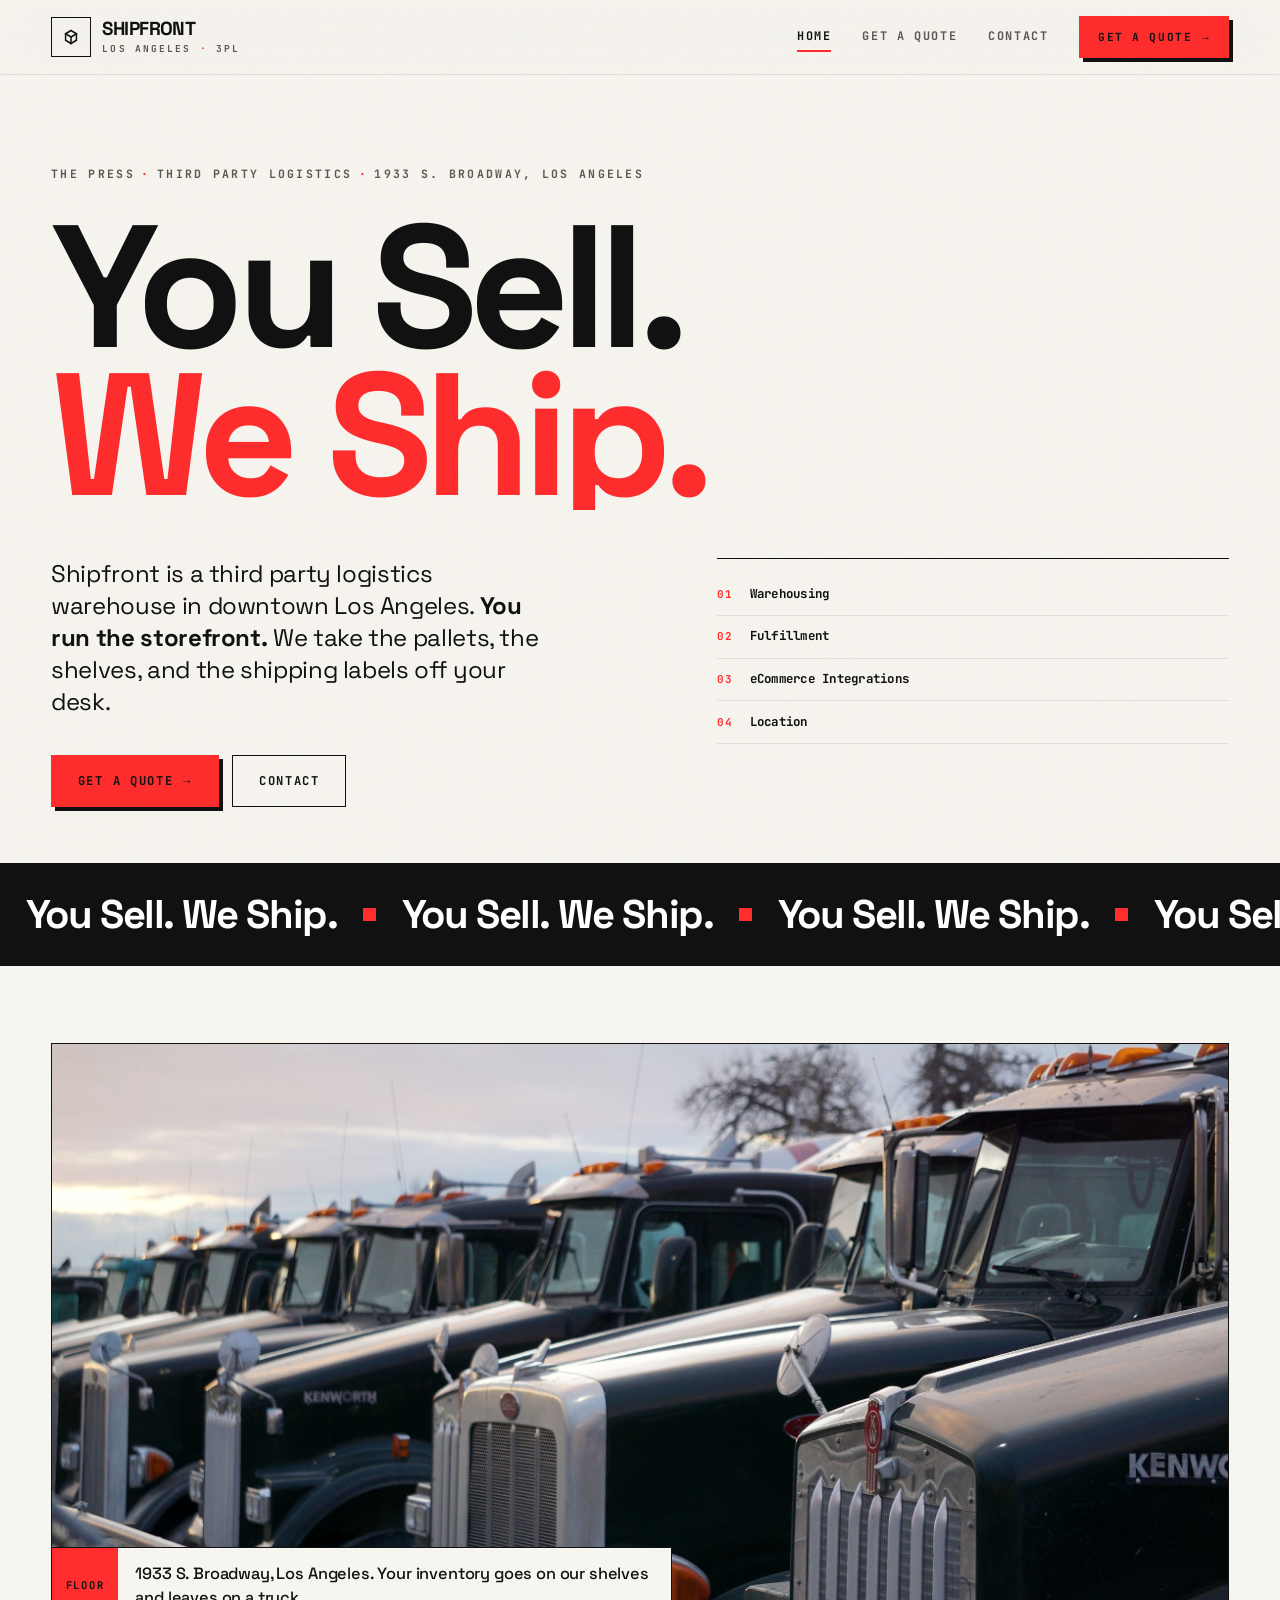
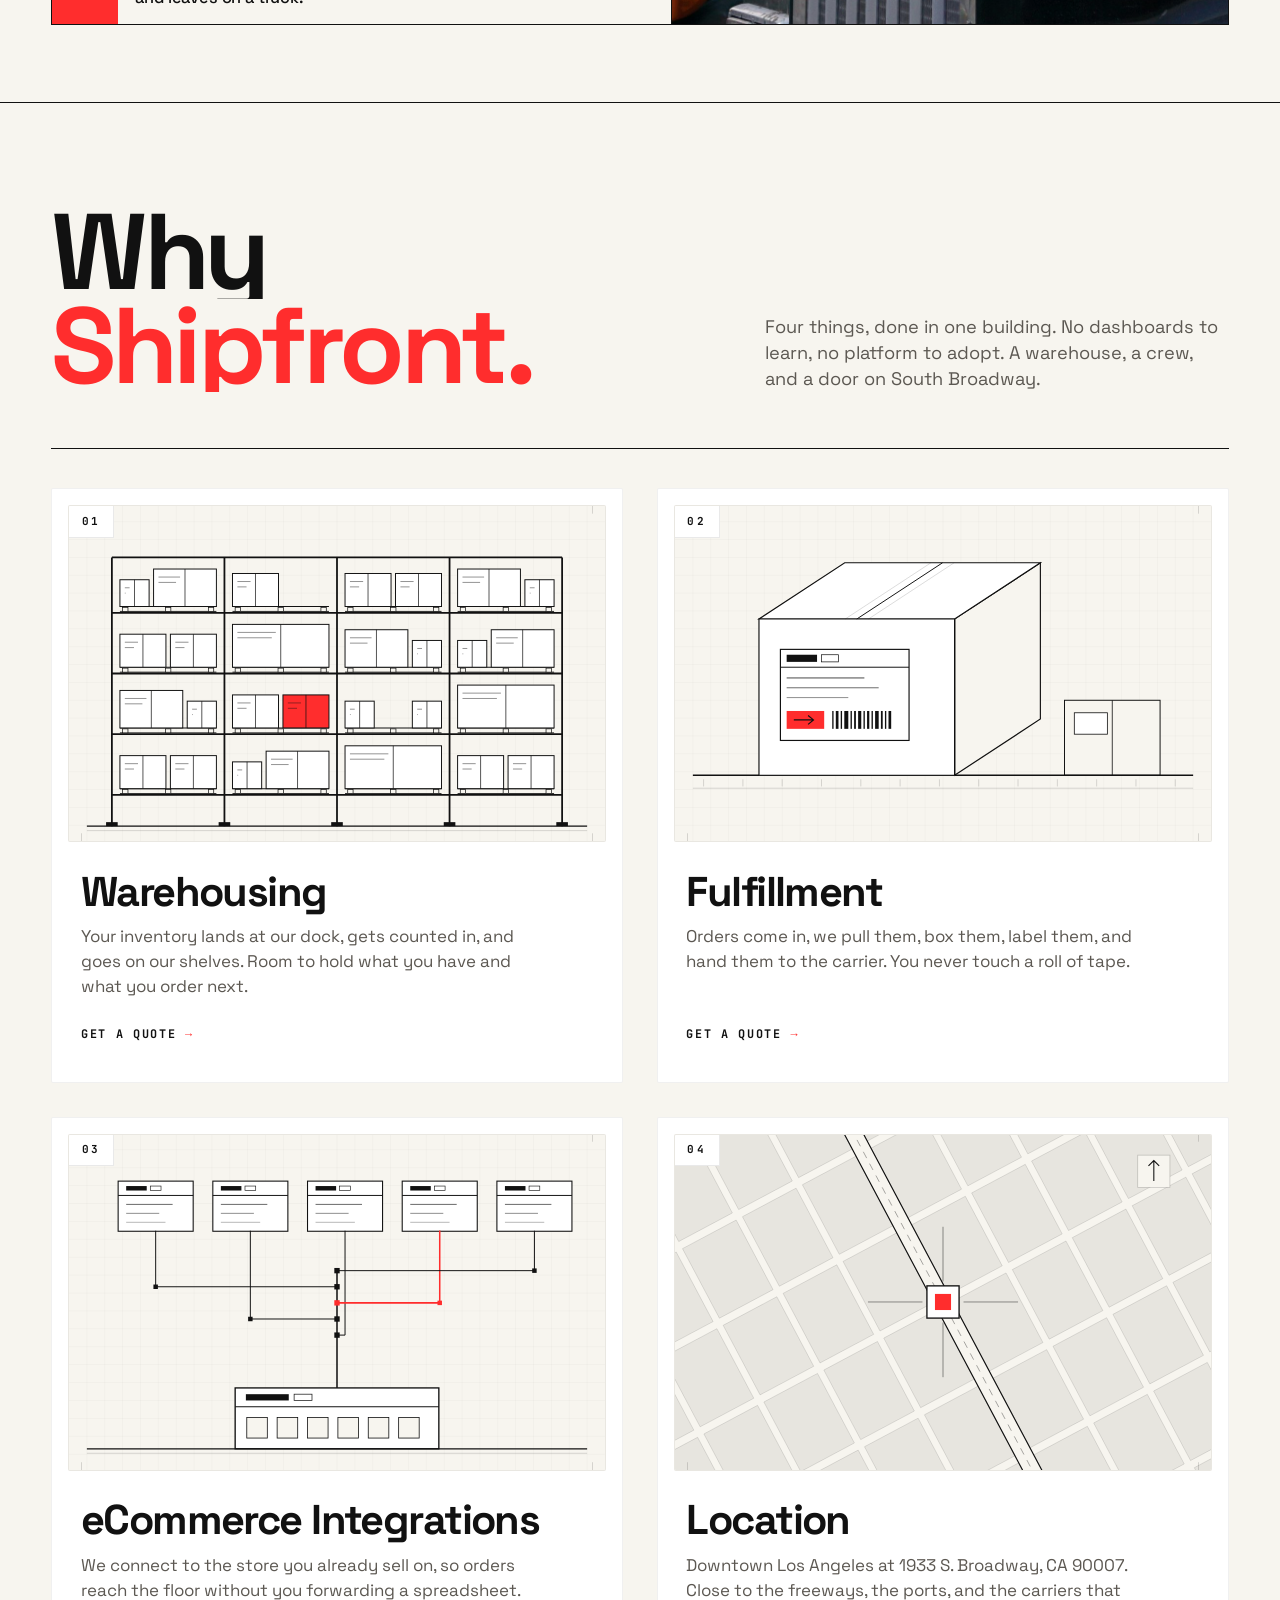
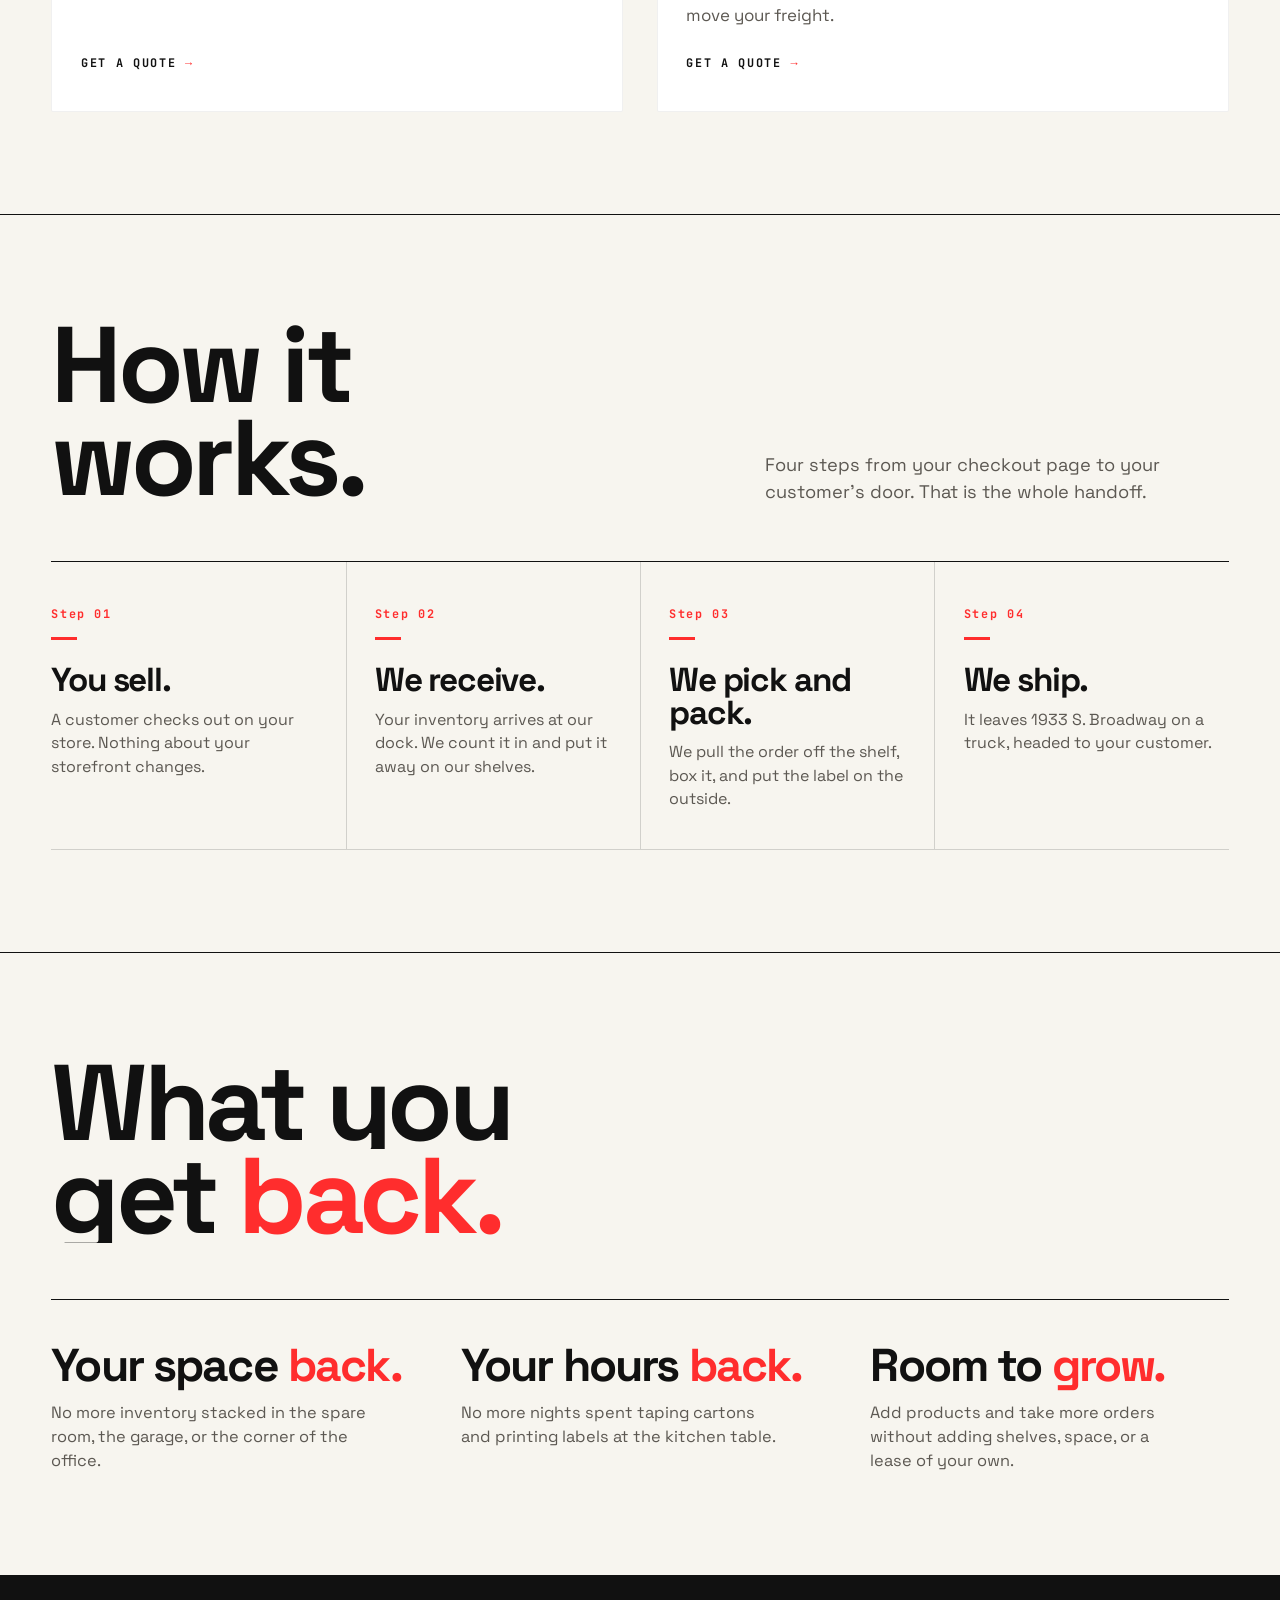
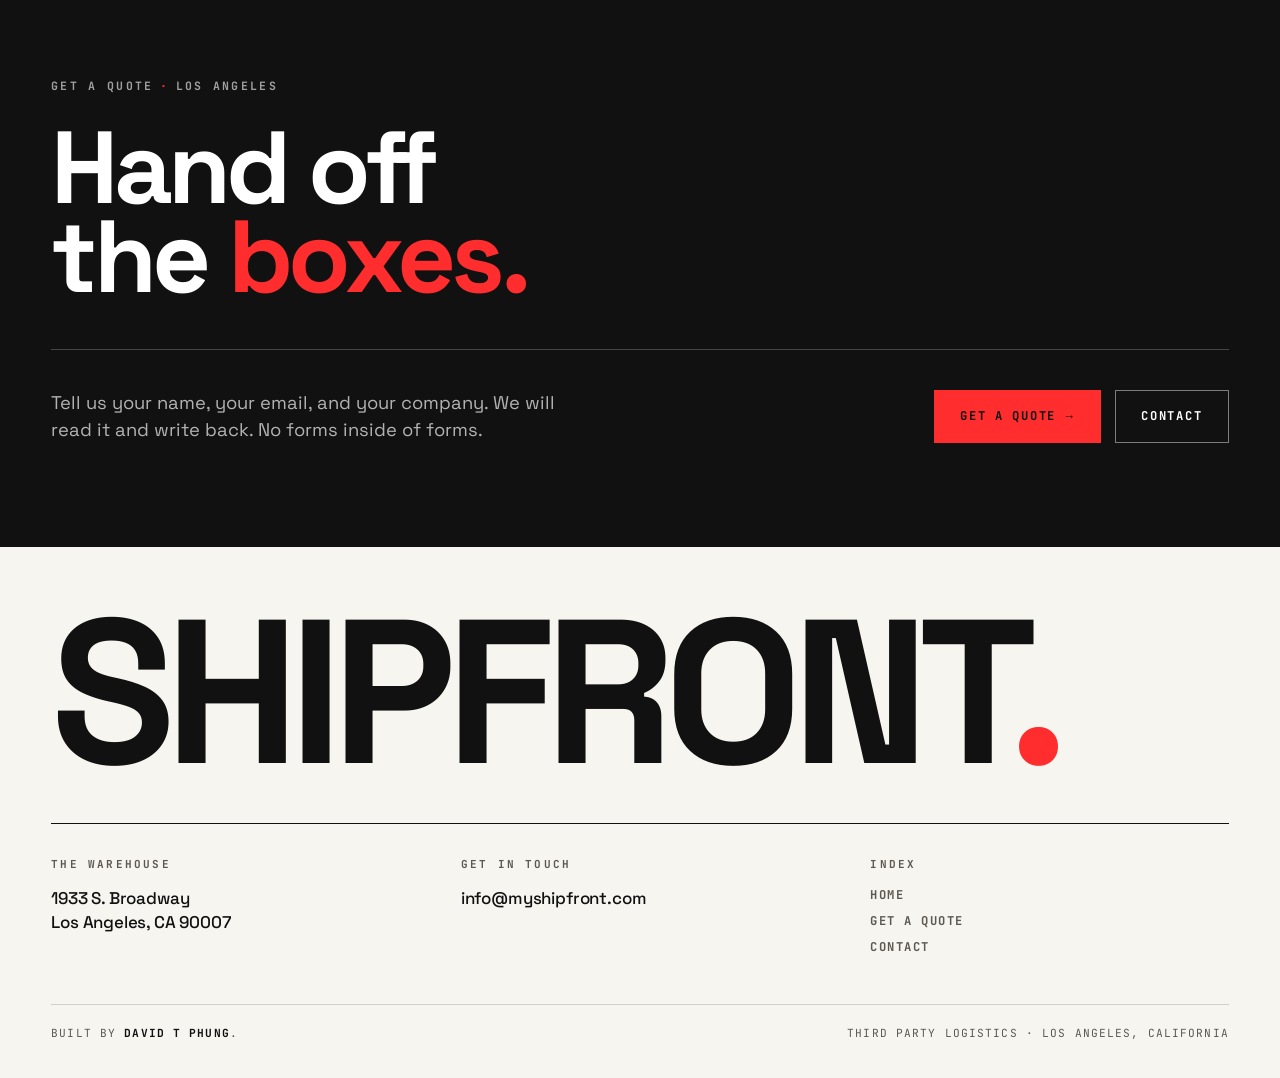
==== commit 49e7538e: "Stop the reveal transition from fighting the press spring Three faults found by driving the pages in" ====
--- a/index.html
+++ b/index.html
@@ -81,7 +81,7 @@
     </header>
 
     <!-- ================= SHEET ================= -->
-    <div class="sheet" id="sheet" data-sheet data-open="false" data-live="false">
+    <div class="sheet" id="sheet" data-sheet-host data-open="false" data-live="false">
       <div
         class="sheet__panel"
         data-sheet-panel
--- a/css/press.css
+++ b/css/press.css
@@ -1712,30 +1712,42 @@
   transform: translateY(0);
 }
 
+/* Reveals move with the individual translate and scale properties rather than
+   with transform. Buttons, tiles, and big links are also pressable, and the
+   spring in press.js owns their transform. If the reveal used transform too,
+   its 600ms transition would sit on the same property and drag every press.
+   translate and scale compose with transform, so the two never collide.
+
+   A browser without the individual properties drops those declarations and
+   keeps the opacity fade, which is a fine reveal on its own. */
+
 [data-js="on"] [data-rise] {
   opacity: 0;
-  transform: translate3d(0, 18px, 0);
-  transition: opacity 600ms var(--ease), transform 600ms var(--ease);
+  translate: 0 18px;
+  transition: opacity 600ms var(--ease), translate 600ms var(--ease);
   transition-delay: var(--d, 0ms);
 }
 
 [data-js="on"] [data-rise].is-in {
   opacity: 1;
-  transform: none;
+  translate: none;
 }
 
 /* Tiles arrive a touch further and a touch smaller, then settle. */
 [data-js="on"] [data-rise-plate] {
   opacity: 0;
-  transform: translate3d(0, 24px, 0) scale(0.98);
+  translate: 0 24px;
+  scale: 0.98;
   transform-origin: 50% 100%;
-  transition: opacity 680ms var(--ease), transform 680ms var(--ease);
+  transition: opacity 680ms var(--ease), translate 680ms var(--ease),
+    scale 680ms var(--ease);
   transition-delay: var(--d, 0ms);
 }
 
 [data-js="on"] [data-rise-plate].is-in {
   opacity: 1;
-  transform: none;
+  translate: none;
+  scale: none;
 }
 
 /* --- prefers-reduced-transparency ---------------------------------------- */
@@ -1786,6 +1798,8 @@
   [data-js="on"] [data-rise],
   [data-js="on"] [data-rise-plate] {
     transform: none !important;
+    translate: none !important;
+    scale: none !important;
     opacity: 1 !important;
     transition: none !important;
   }
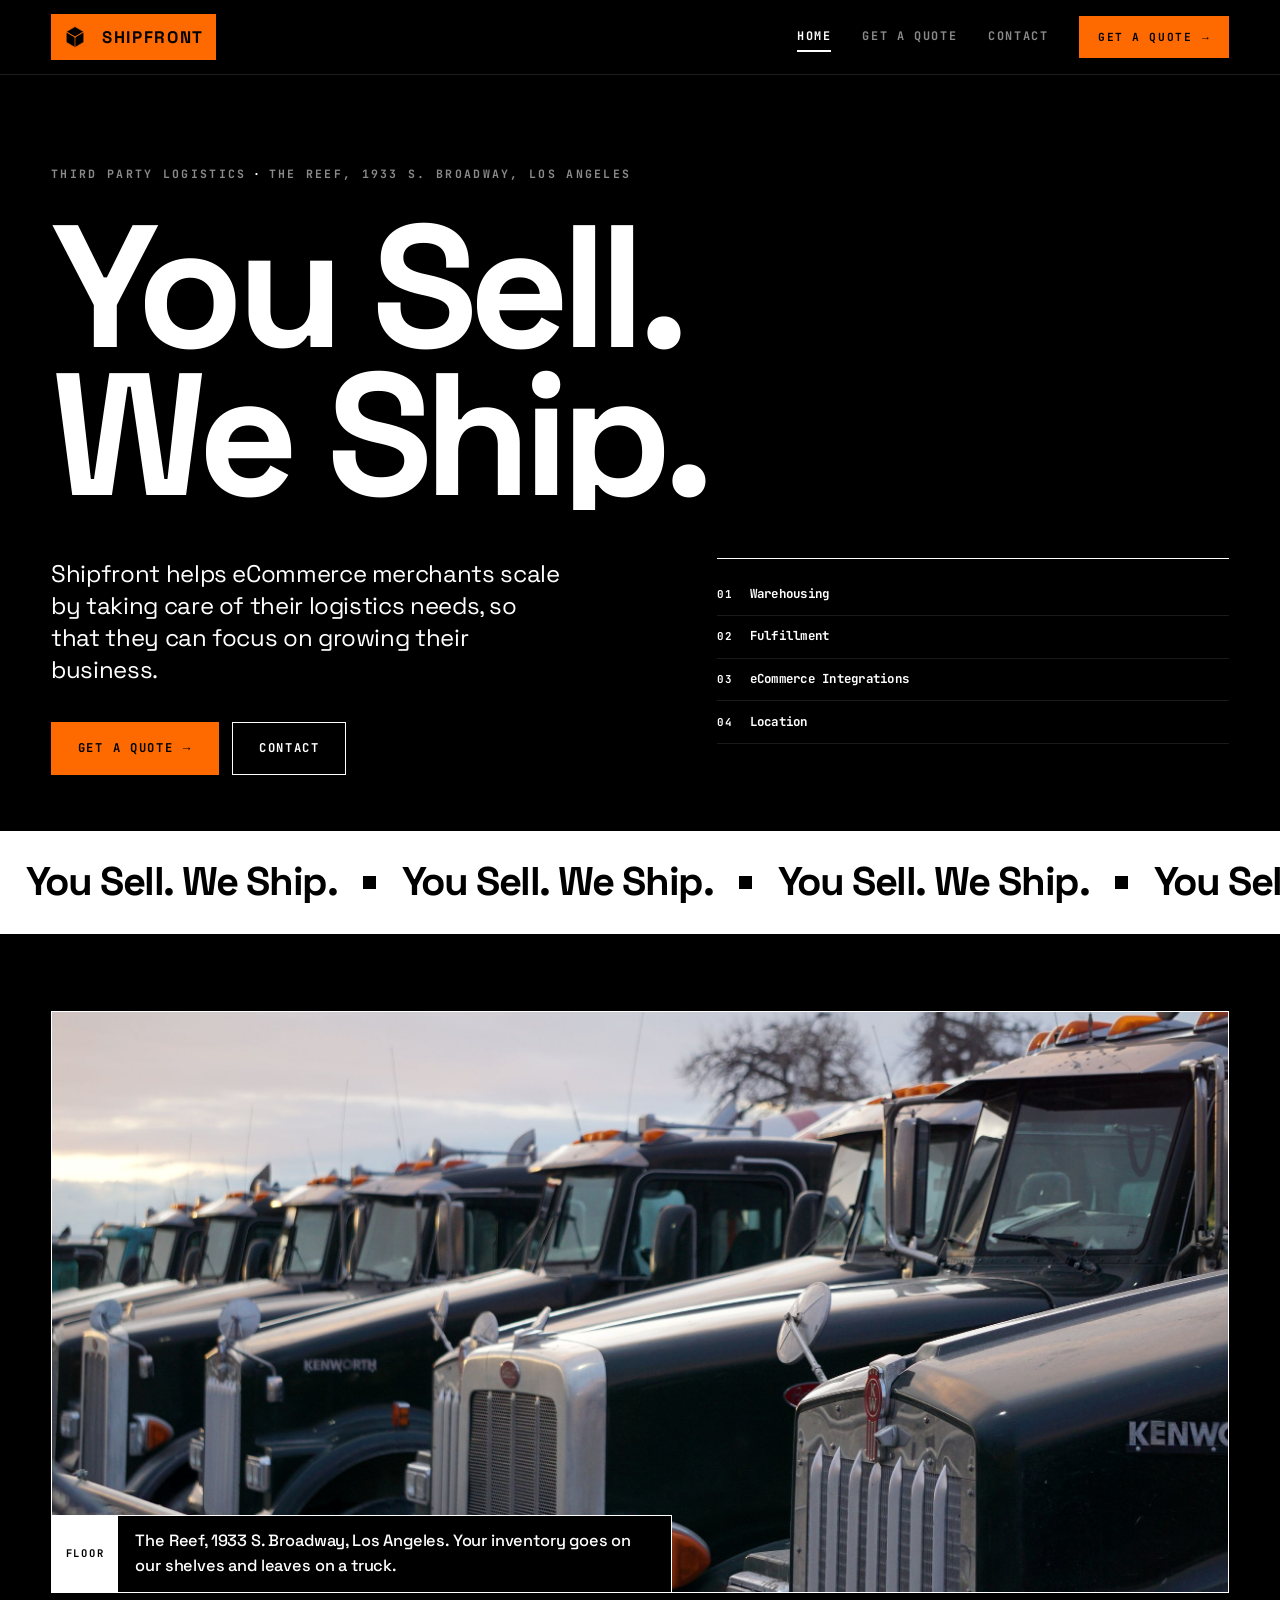
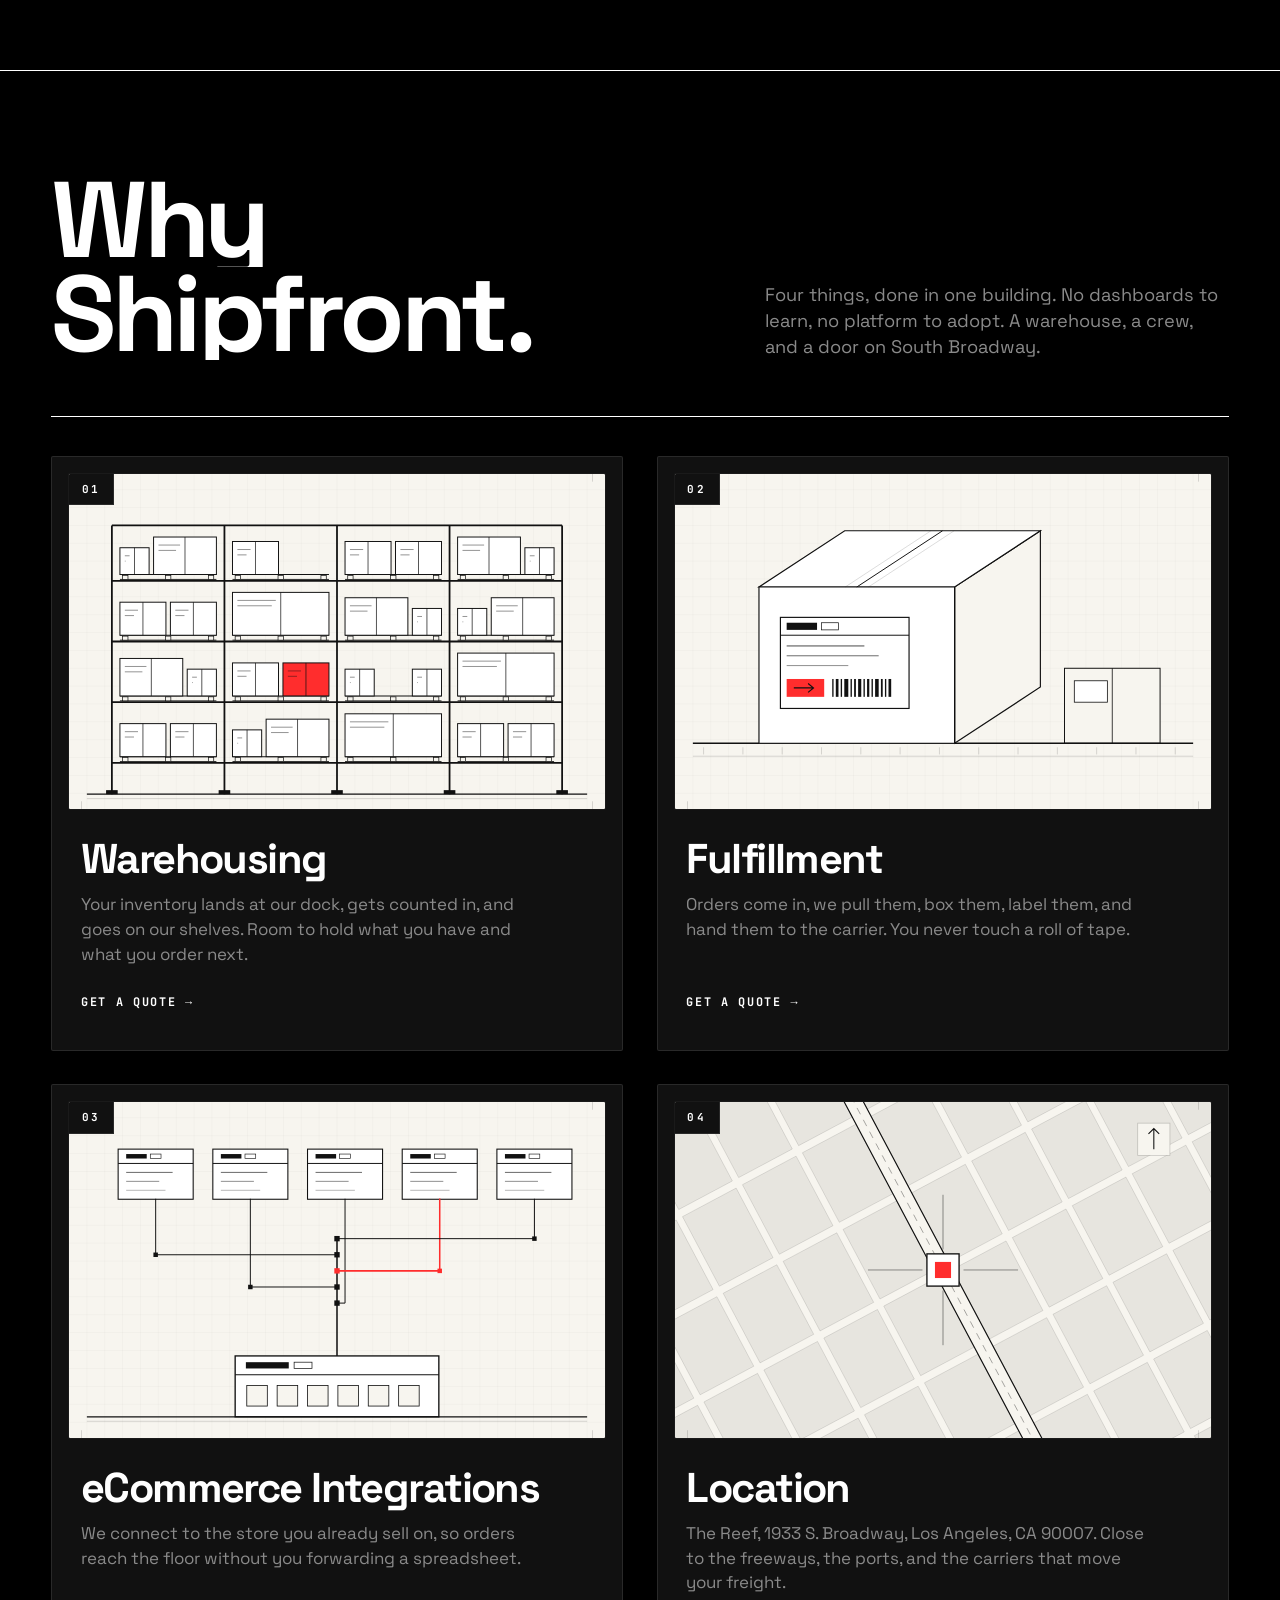
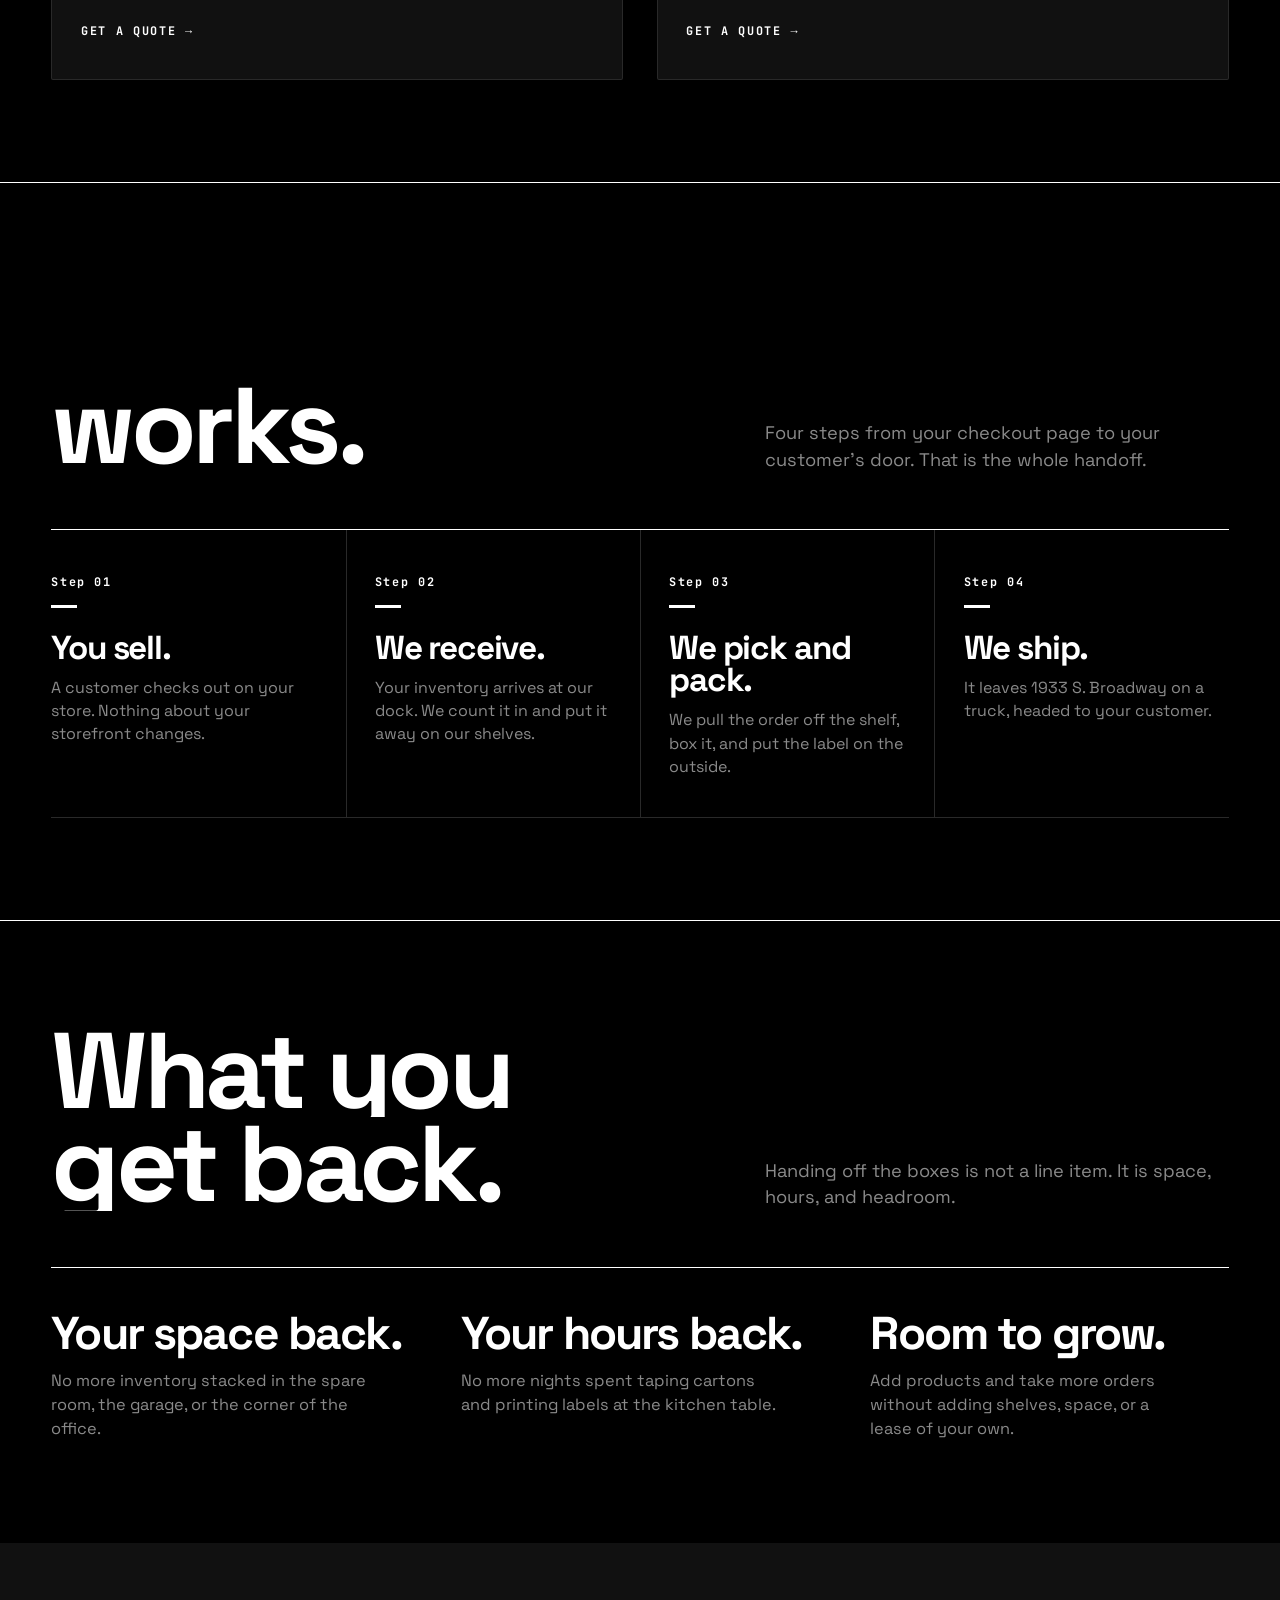
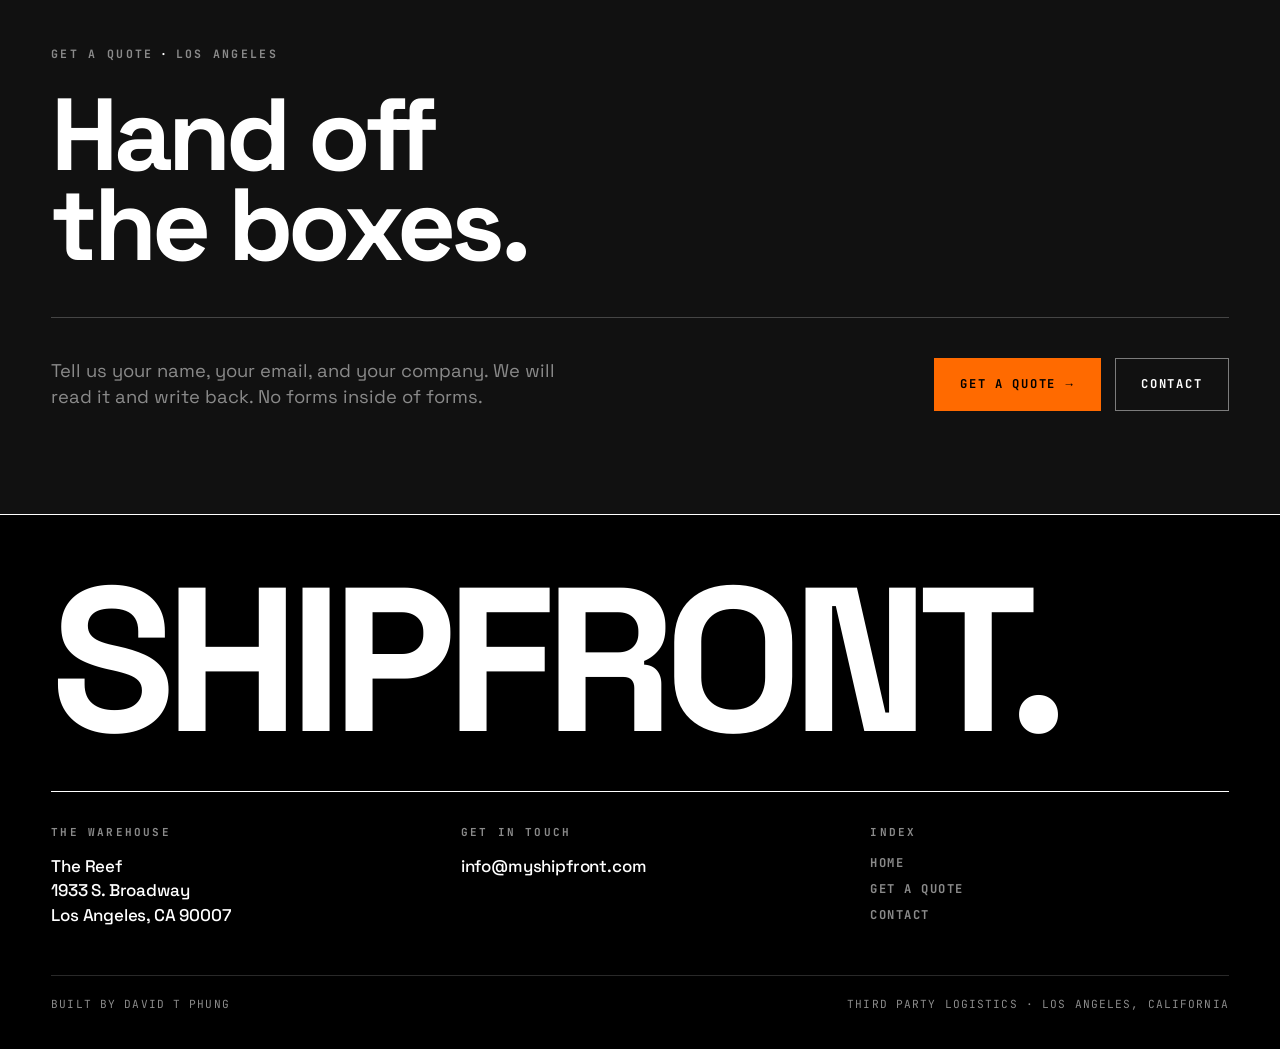
==== commit 942fa9e1: "Recut the three-pager to the Friday Terminal lock Black ground, white type, Kunal hex plus inner Y. " ====
--- a/index.html
+++ b/index.html
@@ -8,7 +8,7 @@
       name="description"
       content="Shipfront is a third party logistics warehouse at 1933 S. Broadway in Los Angeles. Warehousing, fulfillment, and eCommerce integrations. You sell. We ship."
     />
-    <meta name="theme-color" content="#F7F5EF" />
+    <meta name="theme-color" content="#000000" />
 
     <meta property="og:type" content="website" />
     <meta property="og:title" content="Shipfront &middot; You Sell. We Ship." />
@@ -44,16 +44,22 @@
     <header class="masthead" data-settled="false">
       <div class="wrap masthead__in">
         <a class="brand" href="index.html" aria-label="Shipfront, home">
-          <span class="stamp" aria-hidden="true">
-            <svg viewBox="0 0 24 24" role="presentation" focusable="false">
-              <path d="M7 9 L12 6 L17 9 L17 15 L12 18 L7 15 Z" />
-              <path d="M7 9 L12 12 L17 9" />
-              <path d="M12 12 L12 18" />
-            </svg>
-          </span>
-          <span class="brand__type">
-            <span class="brand__name">Shipfront</span>
-            <span class="brand__tag">Los Angeles <b>&middot;</b> 3PL</span>
+          <span class="wordmark-bar">
+            <span class="cube" aria-hidden="true">
+              <svg viewBox="0 0 80 80" role="presentation" focusable="false">
+                <polygon points="40,14 62,27 40,40 18,27" fill="#000" />
+                <polygon points="18,27 40,40 40,66 18,53" fill="#000" />
+                <polygon points="62,27 40,40 40,66 62,53" fill="#000" />
+                <g fill="none" stroke="#FF6A00" stroke-width="1.75" stroke-linejoin="miter" stroke-linecap="square">
+                  <polyline points="40,14 62,27 40,40 18,27 40,14" />
+                  <polyline points="18,27 18,53 40,66 62,53 62,27" />
+                  <line x1="40" y1="40" x2="40" y2="66" />
+                  <line x1="40" y1="40" x2="18" y2="27" />
+                  <line x1="40" y1="40" x2="62" y2="27" />
+                </g>
+              </svg>
+            </span>
+            <span class="brand__name">SHIPFRONT</span>
           </span>
         </a>
 
@@ -118,7 +124,7 @@
       <section class="hero">
         <div class="wrap">
           <p class="eyebrow" data-rise>
-            The Press<span class="dot">&middot;</span>Third Party Logistics<span class="dot">&middot;</span>1933 S. Broadway, Los Angeles
+            Third Party Logistics<span class="dot">&middot;</span>The Reef, 1933 S. Broadway, Los Angeles
           </p>
 
           <h1 class="h1">
@@ -129,9 +135,8 @@
           <div class="hero__grid">
             <div>
               <p class="lede" data-rise>
-                Shipfront is a third party logistics warehouse in downtown Los Angeles.
-                <strong>You run the storefront.</strong> We take the pallets, the shelves,
-                and the shipping labels off your desk.
+                Shipfront helps eCommerce merchants scale by taking care of their logistics
+                needs, so that they can focus on growing their business.
               </p>
               <div class="hero__acts" data-stagger="80">
                 <a class="btn btn--signal" href="quote.html" data-rise>
@@ -184,7 +189,7 @@
             />
             <figcaption class="plate__tag">
               <b>Floor</b>
-              <p>1933 S. Broadway, Los Angeles. Your inventory goes on our shelves and leaves on a truck.</p>
+              <p>The Reef, 1933 S. Broadway, Los Angeles. Your inventory goes on our shelves and leaves on a truck.</p>
             </figcaption>
           </figure>
         </div>
@@ -299,7 +304,7 @@
                 <div class="tile__body">
                   <h3 class="tile__t">Location</h3>
                   <p class="tile__b">
-                    Downtown Los Angeles at 1933 S. Broadway, CA 90007. Close to the
+                    The Reef, 1933 S. Broadway, Los Angeles, CA 90007. Close to the
                     freeways, the ports, and the carriers that move your freight.
                   </p>
                   <span class="tile__cta">
@@ -433,6 +438,7 @@
           <div>
             <p class="foot__k">The Warehouse</p>
             <p class="foot__v">
+              The Reef<br />
               1933 S. Broadway<br />
               Los Angeles, CA 90007
             </p>
@@ -454,7 +460,7 @@
         </div>
 
         <div class="foot__base">
-          <p>Built by <b>David T Phung</b>.</p>
+          <p>Built by David T Phung</p>
           <p>Third Party Logistics <span aria-hidden="true">&middot;</span> Los Angeles, California</p>
         </div>
       </div>
--- a/css/press.css
+++ b/css/press.css
@@ -1,6 +1,7 @@
 /* ==========================================================================
-   SHIPFRONT / THE PRESS
-   Bold editorial paper. Ink on newsprint, one red signal, radius zero.
+   SHIPFRONT / TERMINAL
+   Black ground, white type, Kunal cube, one accent. Orange #FF6A00 only on
+   the wordmark bar and Get a Quote. CTA label is #000 on the accent.
 
    Motion contract, in one place so it is hard to break:
    - Springs live in js/press.js and own `transform` on anything pressable and
@@ -8,7 +9,7 @@
      fight over the same property.
    - CSS owns hover colour, hairlines, and box-shadow. 220ms.
    - Stills do not move at rest. A capability tile settles its chrome on hover,
-     never the image.
+     never the image. Do not generate or replace stills.
    ========================================================================== */
 
 /* --- Faces ---------------------------------------------------------------- */
@@ -60,18 +61,19 @@
 /* --- Tokens --------------------------------------------------------------- */
 
 :root {
-  --paper: #f7f5ef;
-  --sheet: #ffffff;
-  --ink: #111111;
-  --mute: #5c5852;
-  --signal: #ff2d2d;
-
-  --rule: rgba(17, 17, 17, 0.16);
-  --rule-soft: rgba(17, 17, 17, 0.09);
+  --ground: #000000;
+  --sheet: #111111;
+  --ink: #ffffff;
+  --mute: #8a8a8a;
+  --accent: #ff6a00;
+  --cta-ink: #000000;
+
+  --rule: rgba(255, 255, 255, 0.16);
+  --rule-soft: rgba(255, 255, 255, 0.1);
   --rule-invert: rgba(255, 255, 255, 0.22);
 
-  /* The plate hairline. Every white or paper plate is bounded by this. */
-  --hair-plate: rgba(0, 0, 0, 0.06);
+  /* The plate hairline. Every plate is bounded by this. */
+  --hair-plate: rgba(255, 255, 255, 0.1);
 
   --display: "Space Grotesk", "Helvetica Neue", Arial, sans-serif;
   --mono: "JetBrains Mono", ui-monospace, Menlo, monospace;
@@ -104,7 +106,7 @@
 
 body {
   margin: 0;
-  background: var(--paper);
+  background: var(--ground);
   color: var(--ink);
   font-family: var(--display);
   font-weight: 400;
@@ -113,19 +115,7 @@
   -webkit-font-smoothing: antialiased;
   text-rendering: optimizeLegibility;
   overflow-x: hidden;
-}
-
-/* Press grain. Paper is never perfectly flat. */
-body::after {
-  content: "";
-  position: fixed;
-  inset: 0;
-  z-index: 400;
-  pointer-events: none;
-  opacity: 0.05;
-  mix-blend-mode: multiply;
-  background-image: url("data:image/svg+xml,%3Csvg xmlns='http://www.w3.org/2000/svg' width='260' height='260'%3E%3Cfilter id='g'%3E%3CfeTurbulence type='fractalNoise' baseFrequency='.86' numOctaves='3' stitchTiles='stitch'/%3E%3C/filter%3E%3Crect width='260' height='260' filter='url(%23g)'/%3E%3C/svg%3E");
-  background-size: 260px 260px;
+  color-scheme: dark;
 }
 
 body[data-sheet="open"] {
@@ -169,12 +159,12 @@
 }
 
 ::selection {
-  background: var(--signal);
+  background: var(--ink);
   color: var(--sheet);
 }
 
 :focus-visible {
-  outline: 2px solid var(--signal);
+  outline: 2px solid var(--ink);
   outline-offset: 3px;
 }
 
@@ -215,7 +205,7 @@
 }
 
 .eyebrow .dot {
-  color: var(--signal);
+  color: var(--ink);
   margin-inline: 0.55em;
 }
 
@@ -244,10 +234,10 @@
   position: sticky;
   top: 0;
   z-index: 90;
-  background: var(--paper);
-  background: rgb(247 245 239 / var(--settle));
+  background: var(--ground);
+  background: rgb(0 0 0 / var(--settle));
   border-bottom: 1px solid var(--ink);
-  border-bottom-color: rgb(17 17 17 / var(--settle));
+  border-bottom-color: rgb(255 255 255 / var(--settle));
 }
 
 @supports (backdrop-filter: blur(1px)) or (-webkit-backdrop-filter: blur(1px)) {
@@ -261,7 +251,7 @@
     inset: 0;
     z-index: -1;
     opacity: var(--settle);
-    background: rgb(247 245 239 / 0.78);
+    background: rgb(0 0 0 / 0.82);
     -webkit-backdrop-filter: saturate(1.06) blur(14px);
     backdrop-filter: saturate(1.06) blur(14px);
   }
@@ -274,7 +264,7 @@
   right: 0;
   bottom: -1px;
   height: 2px;
-  background: var(--signal);
+  background: var(--ink);
   transform: scaleX(var(--read));
   transform-origin: 0 50%;
   pointer-events: none;
@@ -288,72 +278,43 @@
   min-height: 74px;
 }
 
-/* Mark: a press stamp, not a lightbox */
+/* Wordmark bar. The one place the accent may sit besides Get a Quote. */
 .brand {
   display: inline-flex;
   align-items: center;
+  text-decoration: none;
+}
+
+.wordmark-bar {
+  display: inline-flex;
+  align-items: center;
   gap: 0.7rem;
-}
-
-.stamp {
-  width: 40px;
-  height: 40px;
+  background: var(--accent);
+  color: var(--cta-ink);
+  padding: 0.42rem 0.75rem 0.42rem 0.48rem;
+}
+
+.cube {
+  width: 32px;
+  height: 32px;
   display: grid;
   place-items: center;
-  border: 1px solid var(--ink);
-  background: transparent;
-  transition: border-color var(--beat) var(--ease);
-}
-
-.stamp svg {
-  width: 26px;
-  height: 26px;
-}
-
-.stamp path {
-  stroke: var(--ink);
-  stroke-width: 1.4;
-  stroke-linecap: square;
-  stroke-linejoin: miter;
-  fill: none;
-  transition: stroke var(--beat) var(--ease);
-}
-
-.brand:hover .stamp,
-.brand:focus-visible .stamp {
-  border-color: var(--signal);
-}
-
-.brand:hover .stamp path,
-.brand:focus-visible .stamp path {
-  stroke: var(--signal);
-}
-
-.brand__type {
-  display: flex;
-  flex-direction: column;
+  flex: none;
+}
+
+.cube svg {
+  width: 32px;
+  height: 32px;
+  overflow: visible;
+}
+
+.brand__name {
+  font-weight: 700;
+  font-size: 1.05rem;
+  letter-spacing: 0.1em;
+  text-transform: uppercase;
+  color: var(--cta-ink);
   line-height: 1;
-}
-
-.brand__name {
-  font-weight: 700;
-  font-size: 1.18rem;
-  letter-spacing: -0.03em;
-  text-transform: uppercase;
-}
-
-.brand__tag {
-  font-family: var(--mono);
-  font-size: 0.6rem;
-  font-weight: 700;
-  letter-spacing: 0.22em;
-  text-transform: uppercase;
-  color: var(--mute);
-  margin-top: 0.32rem;
-}
-
-.brand__tag b {
-  color: var(--signal);
 }
 
 .nav {
@@ -381,7 +342,7 @@
   right: 0;
   bottom: 0;
   height: 2px;
-  background: var(--signal);
+  background: var(--ink);
   transform: scaleX(0);
   transform-origin: 0 50%;
   transition: transform var(--beat) var(--ease);
@@ -477,7 +438,7 @@
 .sheet__scrim {
   position: absolute;
   inset: 0;
-  background: rgba(17, 17, 17, 0.42);
+  background: rgba(0, 0, 0, 0.72);
   opacity: 0;
   border: 0;
   padding: 0;
@@ -487,7 +448,7 @@
 .sheet__panel {
   position: relative;
   z-index: 1;
-  background: var(--paper);
+  background: var(--ground);
   border-bottom: 1px solid var(--ink);
   transform: translate3d(0, -100%, 0);
   will-change: transform;
@@ -542,11 +503,11 @@
   font-size: 0.66rem;
   font-weight: 700;
   letter-spacing: 0.16em;
-  color: var(--signal);
+  color: var(--ink);
 }
 
 .sheet__link[aria-current="page"] {
-  color: var(--signal);
+  color: var(--ink);
 }
 
 .sheet .btn {
@@ -601,21 +562,20 @@
   transform: translateX(4px);
 }
 
-/* Primary: ink on red. Never white on red. */
+/* Primary: #000 on the accent. Orange only here and on the wordmark bar. */
 .btn--signal {
-  background: var(--signal);
-  color: var(--ink);
-  border-color: var(--signal);
-  box-shadow: 4px 4px 0 var(--ink);
+  background: var(--accent);
+  color: var(--cta-ink);
+  border-color: var(--accent);
 }
 
 .btn--signal:hover {
-  box-shadow: 7px 7px 0 var(--ink);
+  opacity: 0.92;
 }
 
 .btn--signal:active,
 .btn--signal[data-press="down"] {
-  box-shadow: 2px 2px 0 var(--ink);
+  opacity: 0.84;
 }
 
 /* Ghost on paper */
@@ -633,14 +593,14 @@
 /* Ghost on ink */
 .btn--ghost-invert {
   background: transparent;
-  color: var(--sheet);
+  color: var(--ink);
   border-color: rgba(255, 255, 255, 0.45);
 }
 
 .btn--ghost-invert:hover {
-  background: var(--sheet);
-  color: var(--ink);
-  border-color: var(--sheet);
+  background: var(--ink);
+  color: var(--cta-ink);
+  border-color: var(--ink);
 }
 
 /* --- Hero ----------------------------------------------------------------- */
@@ -663,7 +623,7 @@
 
 .h1 em {
   font-style: normal;
-  color: var(--signal);
+  color: var(--ink);
 }
 
 .hero__grid {
@@ -716,7 +676,7 @@
 }
 
 .hero__index li b {
-  color: var(--signal);
+  color: var(--ink);
   font-weight: 700;
   font-size: 0.68rem;
   letter-spacing: 0.1em;
@@ -732,7 +692,7 @@
 
 .ticker {
   background: var(--ink);
-  color: var(--sheet);
+  color: var(--cta-ink);
   overflow: hidden;
   border-block: 1px solid var(--ink);
   padding-block: clamp(0.9rem, 2vw, 1.3rem);
@@ -761,7 +721,7 @@
 .ticker__set i {
   width: clamp(9px, 1.2vw, 13px);
   height: clamp(9px, 1.2vw, 13px);
-  background: var(--signal);
+  background: var(--cta-ink);
   flex: none;
 }
 
@@ -805,15 +765,15 @@
   bottom: 0;
   display: flex;
   align-items: stretch;
-  background: var(--paper);
+  background: var(--ground);
   border-top: 1px solid var(--ink);
   border-right: 1px solid var(--ink);
   max-width: min(92%, 620px);
 }
 
 .plate__tag b {
-  background: var(--signal);
-  color: var(--ink);
+  background: var(--ink);
+  color: var(--cta-ink);
   font-family: var(--mono);
   font-size: 0.66rem;
   font-weight: 700;
@@ -864,7 +824,7 @@
 
 .h2 em {
   font-style: normal;
-  color: var(--signal);
+  color: var(--ink);
 }
 
 .sec__note {
@@ -918,7 +878,7 @@
   position: relative;
   overflow: hidden;
   border-radius: var(--r-plate);
-  background: var(--paper);
+  background: var(--ground);
   border: 1px solid var(--hair-plate);
   transition: border-color var(--beat) var(--ease);
 }
@@ -951,8 +911,8 @@
 
 .tile:hover .tile__no,
 .tile:focus-visible .tile__no {
-  background: var(--signal);
-  color: var(--ink);
+  background: var(--ink);
+  color: var(--cta-ink);
 }
 
 .tile__body {
@@ -1002,7 +962,7 @@
   right: 0;
   bottom: 0;
   height: 2px;
-  background: var(--signal);
+  background: var(--ink);
   transform: scaleX(0);
   transform-origin: 0 50%;
   transition: transform var(--beat) var(--ease);
@@ -1015,7 +975,7 @@
 
 .tile__cta i {
   font-style: normal;
-  color: var(--signal);
+  color: var(--ink);
   transition: transform var(--beat) var(--ease);
 }
 
@@ -1075,7 +1035,7 @@
 .row__mark {
   display: none;
   justify-self: end;
-  color: var(--signal);
+  color: var(--ink);
   font-family: var(--mono);
   font-weight: 700;
   opacity: 0;
@@ -1090,11 +1050,11 @@
 }
 
 .row:hover {
-  background: rgba(255, 45, 45, 0.045);
+  background: rgba(255, 255, 255, 0.04);
 }
 
 .row:hover .row__no {
-  color: var(--signal);
+  color: var(--ink);
 }
 
 .row:hover .row__mark {
@@ -1159,7 +1119,7 @@
   font-size: 0.74rem;
   font-weight: 700;
   letter-spacing: 0.14em;
-  color: var(--signal);
+  color: var(--ink);
 }
 
 .step__no::after {
@@ -1167,7 +1127,7 @@
   display: block;
   width: 26px;
   height: 3px;
-  background: var(--signal);
+  background: var(--ink);
   margin-top: 0.7rem;
 }
 
@@ -1211,7 +1171,7 @@
 }
 
 .out__title span {
-  color: var(--signal);
+  color: var(--ink);
 }
 
 .out__body {
@@ -1225,13 +1185,13 @@
 /* --- Ink slab CTA --------------------------------------------------------- */
 
 .slab {
-  background: var(--ink);
-  color: var(--sheet);
+  background: var(--sheet);
+  color: var(--ink);
   padding-block: clamp(3rem, 8vw, 6.5rem);
 }
 
 .slab .eyebrow {
-  color: rgba(255, 255, 255, 0.6);
+  color: var(--mute);
 }
 
 .slab__h {
@@ -1244,7 +1204,7 @@
 
 .slab__h em {
   font-style: normal;
-  color: var(--signal);
+  color: var(--ink);
 }
 
 .slab__grid {
@@ -1264,7 +1224,7 @@
 }
 
 .slab__note {
-  color: rgba(255, 255, 255, 0.68);
+  color: var(--mute);
   font-size: clamp(1rem, 1.5vw, 1.15rem);
   line-height: 1.46;
   max-width: 44ch;
@@ -1292,7 +1252,7 @@
 
 .phero__h em {
   font-style: normal;
-  color: var(--signal);
+  color: var(--ink);
 }
 
 .phero__note {
@@ -1340,7 +1300,7 @@
 }
 
 .field label .req {
-  color: var(--signal);
+  color: var(--ink);
 }
 
 .field input {
@@ -1357,7 +1317,7 @@
 }
 
 .field input::placeholder {
-  color: rgba(92, 88, 82, 0.65);
+  color: rgba(138, 138, 138, 0.7);
   font-weight: 400;
 }
 
@@ -1367,12 +1327,12 @@
 
 .field input:focus {
   outline: none;
-  border-color: var(--signal);
-  box-shadow: 4px 4px 0 var(--signal);
+  border-color: var(--ink);
+  box-shadow: 4px 4px 0 var(--ink);
 }
 
 .field[data-bad="true"] input {
-  border-color: var(--signal);
+  border-color: var(--ink);
 }
 
 .field__err {
@@ -1381,7 +1341,7 @@
   font-weight: 700;
   letter-spacing: 0.08em;
   text-transform: uppercase;
-  color: var(--signal);
+  color: var(--ink);
   display: none;
 }
 
@@ -1425,8 +1385,8 @@
 
 .done__flag {
   display: inline-block;
-  background: var(--signal);
-  color: var(--ink);
+  background: var(--ink);
+  color: var(--cta-ink);
   font-family: var(--mono);
   font-size: 0.66rem;
   font-weight: 700;
@@ -1453,7 +1413,7 @@
 .done__b a {
   color: var(--ink);
   font-weight: 700;
-  border-bottom: 2px solid var(--signal);
+  border-bottom: 2px solid var(--ink);
 }
 
 /* --- Aside plates --------------------------------------------------------- */
@@ -1492,7 +1452,7 @@
   font-weight: 700;
   letter-spacing: 0.2em;
   text-transform: uppercase;
-  color: var(--signal);
+  color: var(--ink);
 }
 
 .card__v {
@@ -1504,11 +1464,11 @@
 }
 
 .card__v a {
-  border-bottom: 2px solid var(--signal);
+  border-bottom: 2px solid var(--ink);
 }
 
 .card__v a:hover {
-  color: var(--signal);
+  color: var(--ink);
 }
 
 .card__b {
@@ -1562,13 +1522,13 @@
   font-family: var(--mono);
   font-weight: 700;
   font-size: clamp(1.2rem, 2.4vw, 1.9rem);
-  color: var(--signal);
+  color: var(--ink);
   flex: none;
   transition: transform var(--beat) var(--ease);
 }
 
 a.blink:hover {
-  background: rgba(255, 45, 45, 0.045);
+  background: rgba(255, 255, 255, 0.04);
 }
 
 @media (min-width: 900px) {
@@ -1599,7 +1559,7 @@
 
 .foot__mark em {
   font-style: normal;
-  color: var(--signal);
+  color: var(--ink);
 }
 
 .foot__grid {
@@ -1641,8 +1601,8 @@
 }
 
 .foot__v a:hover {
-  border-color: var(--signal);
-  color: var(--signal);
+  border-color: var(--ink);
+  color: var(--ink);
 }
 
 .foot__nav {
@@ -1663,7 +1623,7 @@
 }
 
 .foot__nav a:hover {
-  color: var(--signal);
+  color: var(--ink);
 }
 
 .foot__base {
@@ -1758,7 +1718,7 @@
 @media (prefers-reduced-transparency: reduce) {
   .masthead,
   .masthead::before {
-    background: #f7f5ef;
+    background: #000000;
     opacity: 1;
     -webkit-backdrop-filter: none;
     backdrop-filter: none;
@@ -1769,16 +1729,13 @@
   }
 
   .sheet__panel {
-    background: var(--paper);
+    background: var(--ground);
   }
 
   .sheet__scrim {
     background: var(--ink);
   }
 
-  body::after {
-    display: none;
-  }
 }
 
 /* --- prefers-reduced-motion ----------------------------------------------- */
@@ -1814,7 +1771,8 @@
   .row__mark,
   .blink,
   .blink__arrow,
-  .stamp,
+  .cube,
+  .wordmark-bar,
   .field input,
   .nav__link::after,
   .tile__cta::after {
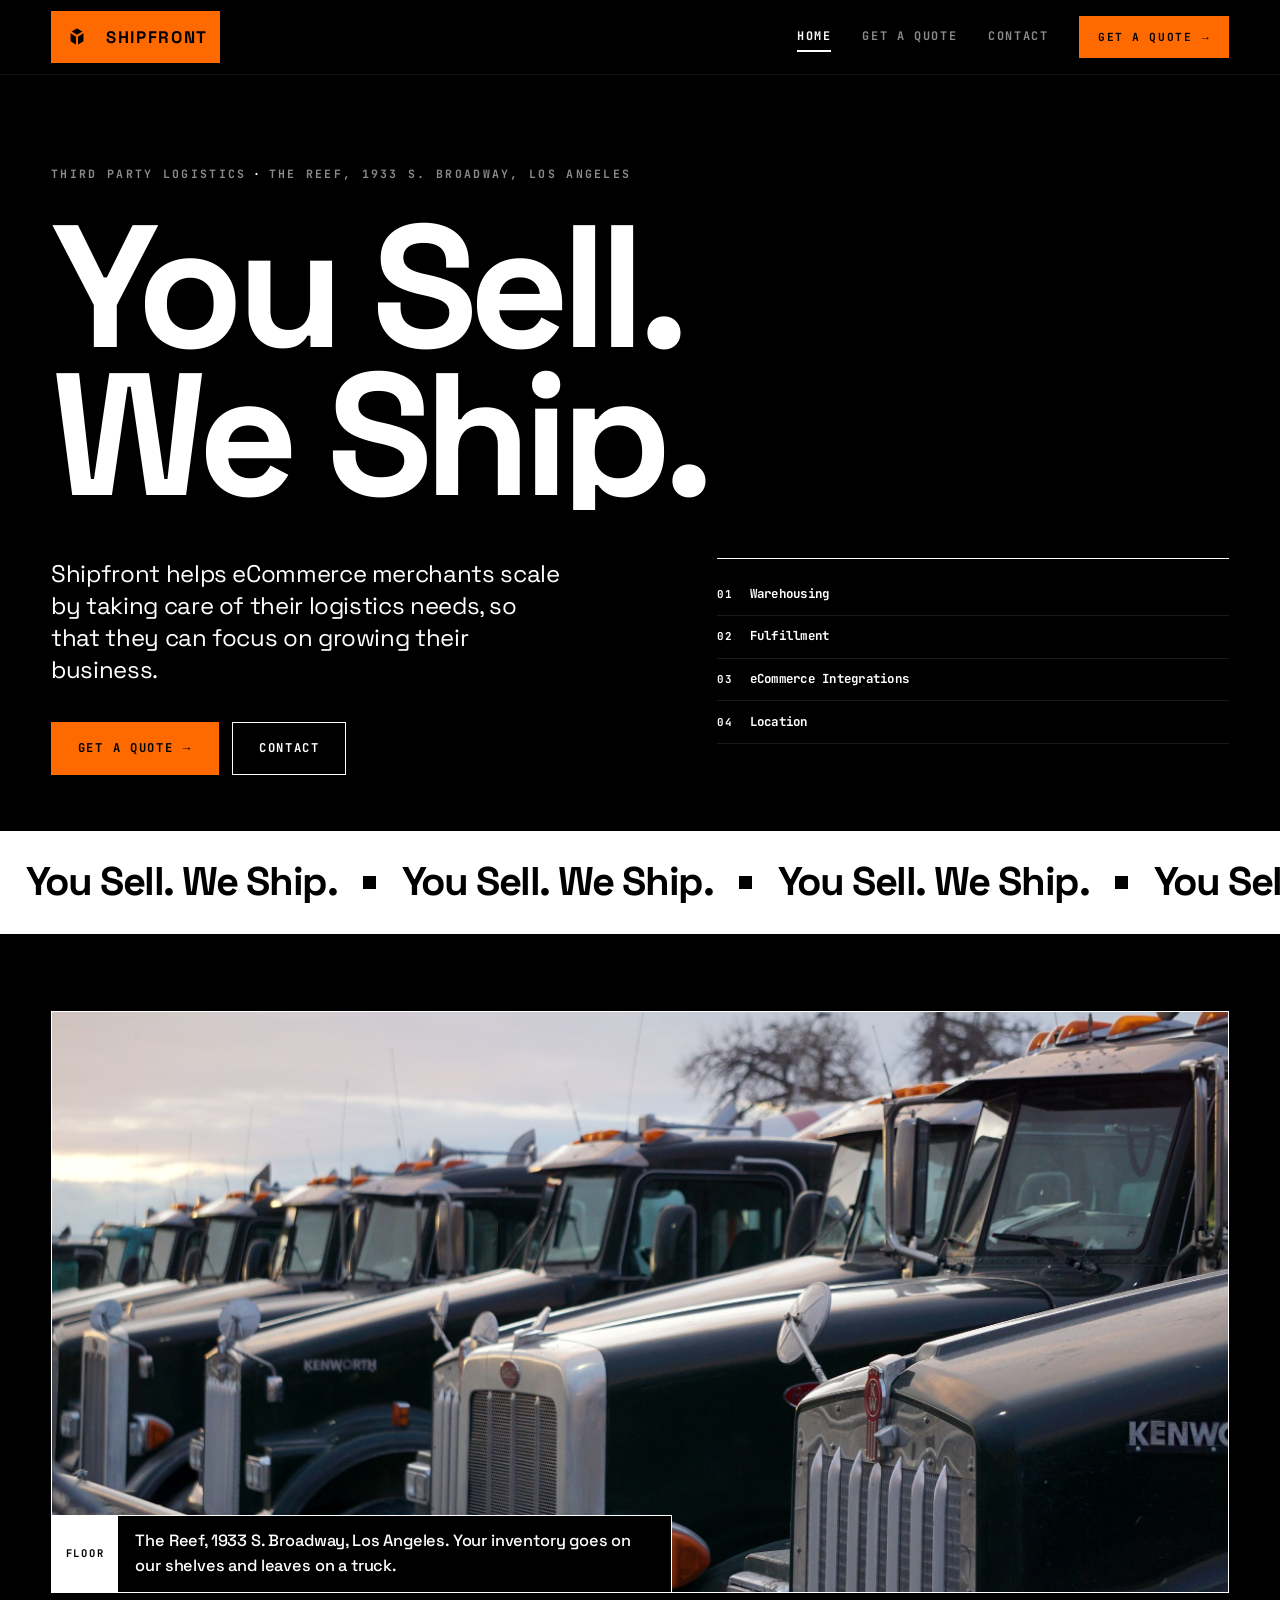
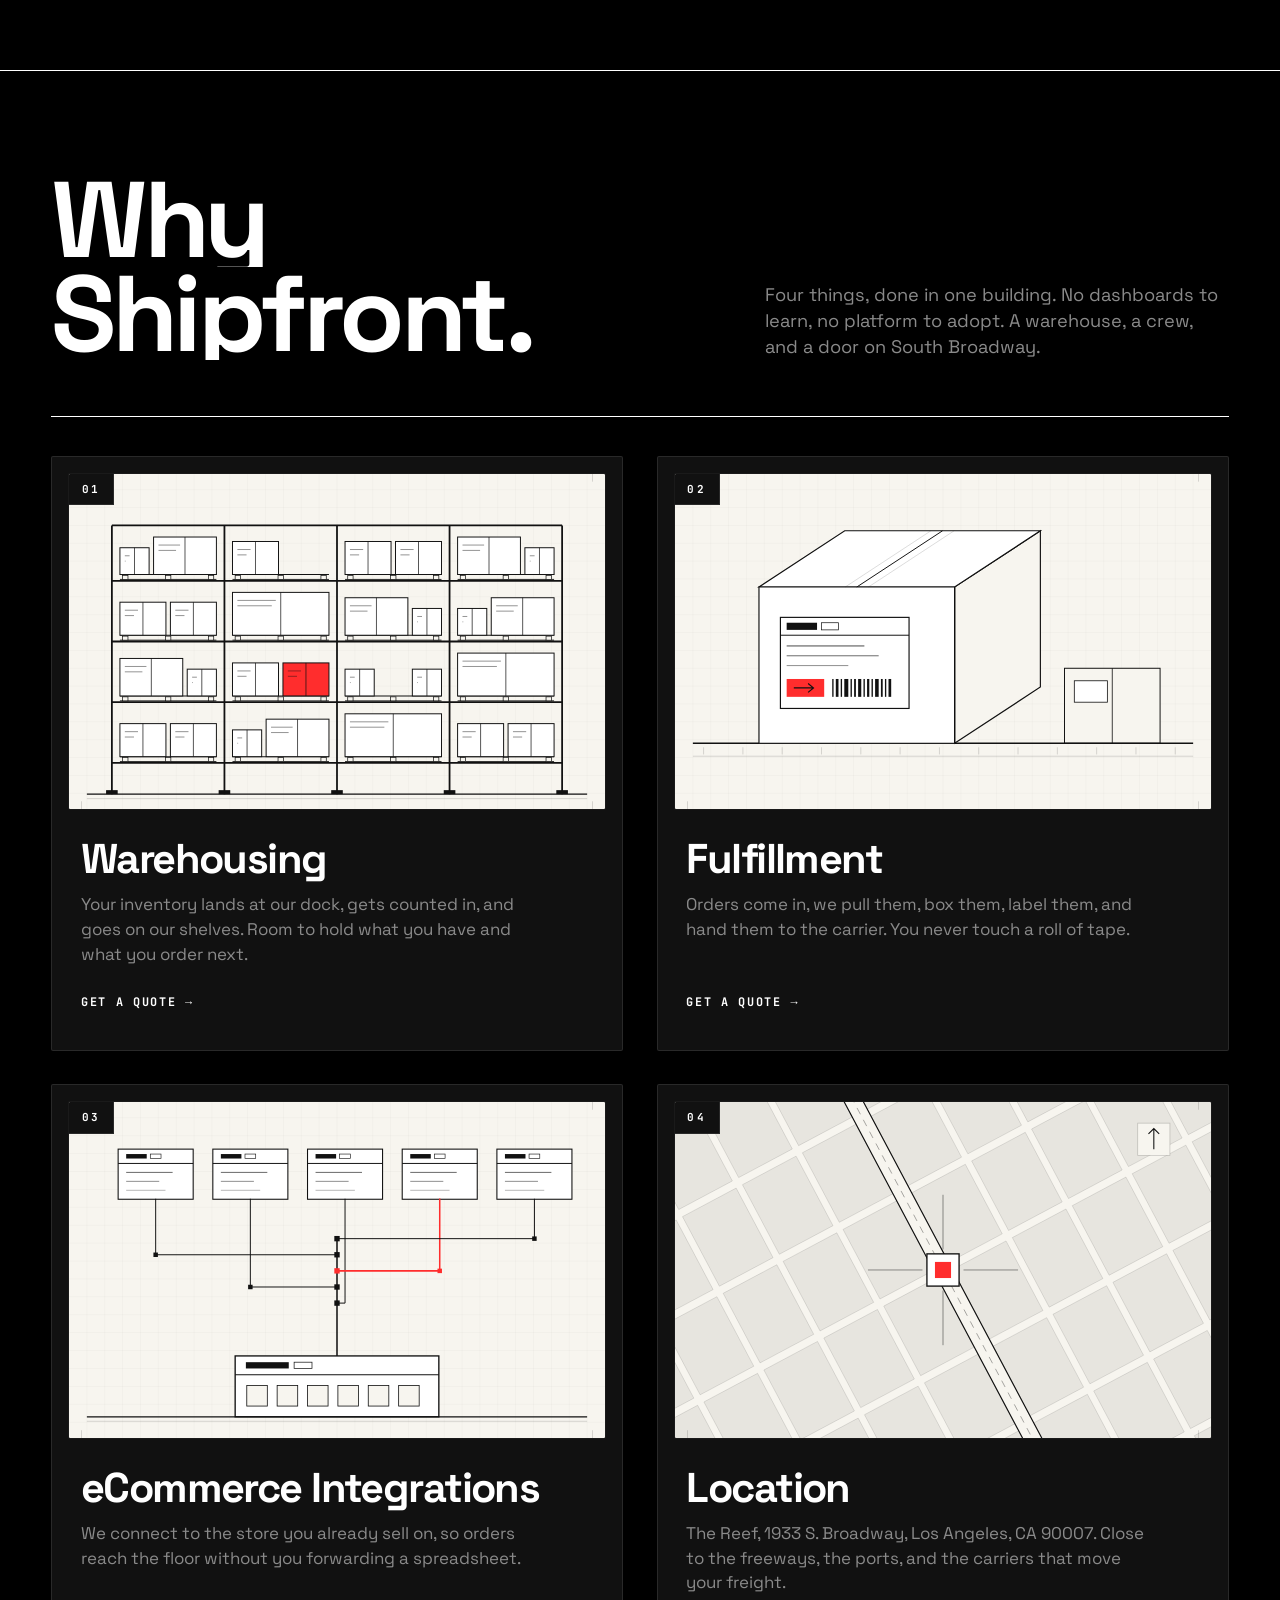
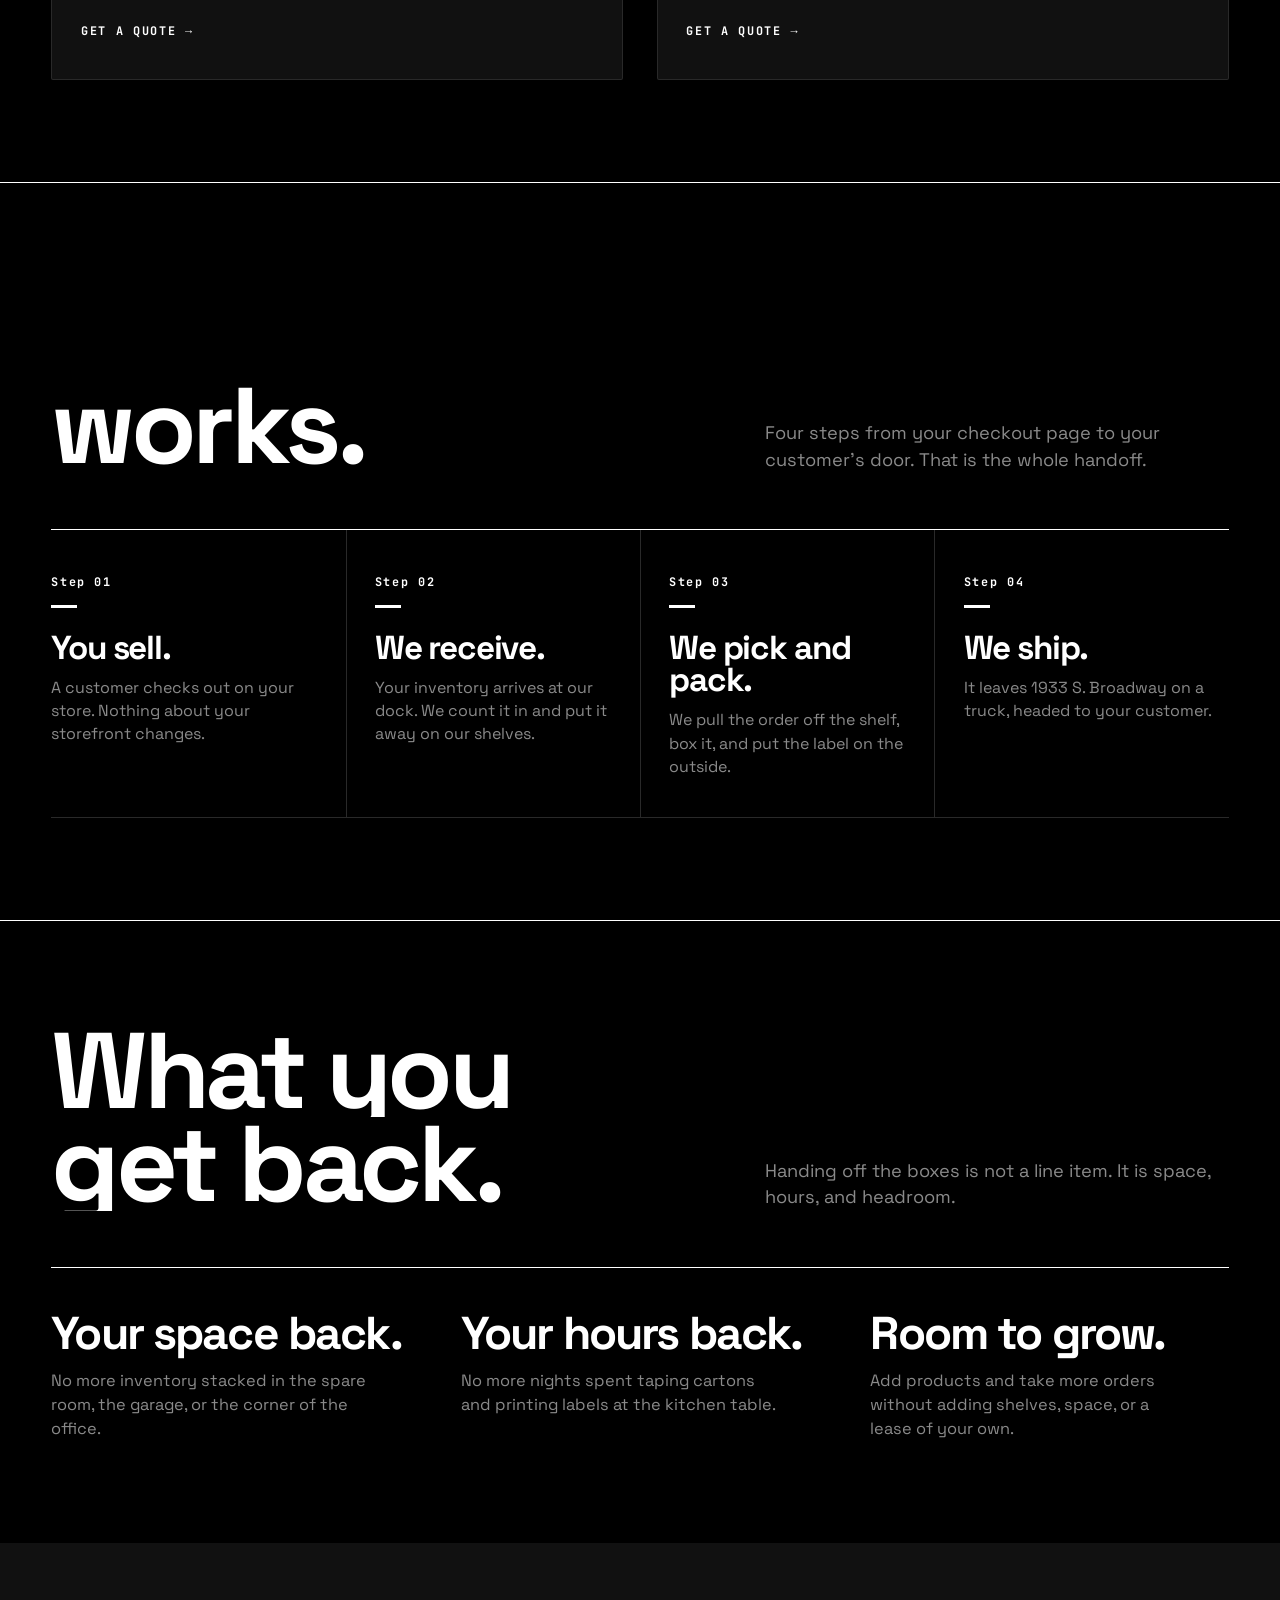
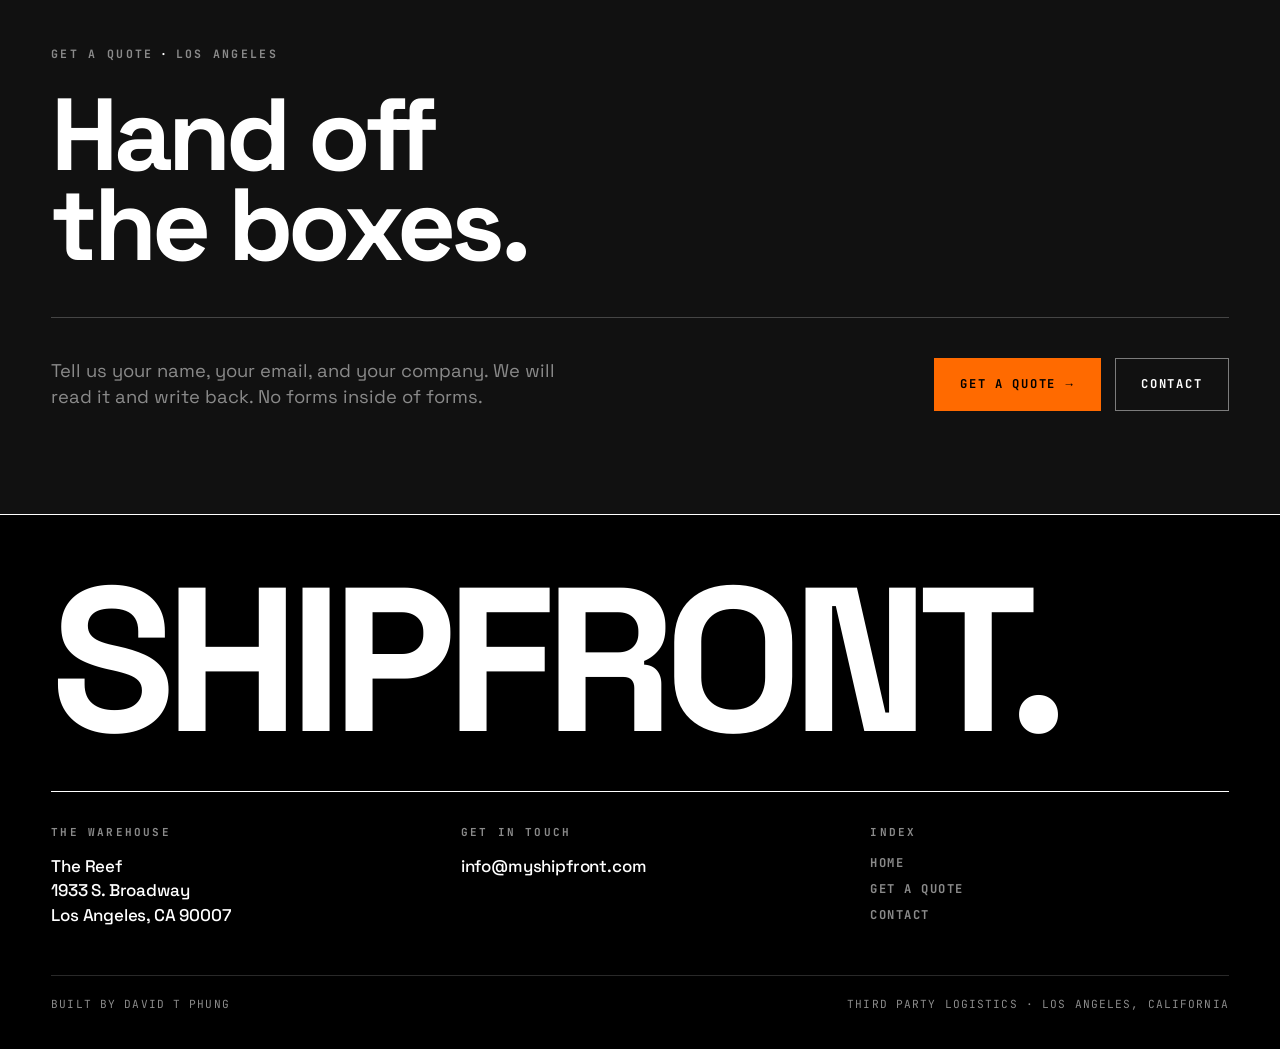
==== commit e445c71e: "Recut the mark to Kunal 1A EVEN 24x26 Replace the rejected 80 viewBox with hex plus inner Y, stem M1" ====
--- a/index.html
+++ b/index.html
@@ -46,17 +46,10 @@
         <a class="brand" href="index.html" aria-label="Shipfront, home">
           <span class="wordmark-bar">
             <span class="cube" aria-hidden="true">
-              <svg viewBox="0 0 80 80" role="presentation" focusable="false">
-                <polygon points="40,14 62,27 40,40 18,27" fill="#000" />
-                <polygon points="18,27 40,40 40,66 18,53" fill="#000" />
-                <polygon points="62,27 40,40 40,66 62,53" fill="#000" />
-                <g fill="none" stroke="#FF6A00" stroke-width="1.75" stroke-linejoin="miter" stroke-linecap="square">
-                  <polyline points="40,14 62,27 40,40 18,27 40,14" />
-                  <polyline points="18,27 18,53 40,66 62,53 62,27" />
-                  <line x1="40" y1="40" x2="40" y2="66" />
-                  <line x1="40" y1="40" x2="18" y2="27" />
-                  <line x1="40" y1="40" x2="62" y2="27" />
-                </g>
+              <svg viewBox="0 0 24 26" role="presentation" focusable="false">
+                <path d="M7 9 L12 6 L17 9 L17 16 L12 19 L7 16 Z" fill="#000" stroke="#FF6A00" stroke-width="1.4" stroke-linecap="square" stroke-linejoin="miter" />
+                <path d="M7 9 L12 12 L17 9" fill="none" stroke="#FF6A00" stroke-width="1.4" stroke-linecap="square" stroke-linejoin="miter" />
+                <path d="M12 12 L12 19" fill="none" stroke="#FF6A00" stroke-width="1.4" stroke-linecap="square" stroke-linejoin="miter" />
               </svg>
             </span>
             <span class="brand__name">SHIPFRONT</span>
--- a/css/press.css
+++ b/css/press.css
@@ -295,16 +295,16 @@
 }
 
 .cube {
-  width: 32px;
-  height: 32px;
+  width: 36px;
+  height: 39px;
   display: grid;
   place-items: center;
   flex: none;
 }
 
 .cube svg {
-  width: 32px;
-  height: 32px;
+  width: 36px;
+  height: 39px;
   overflow: visible;
 }
 
